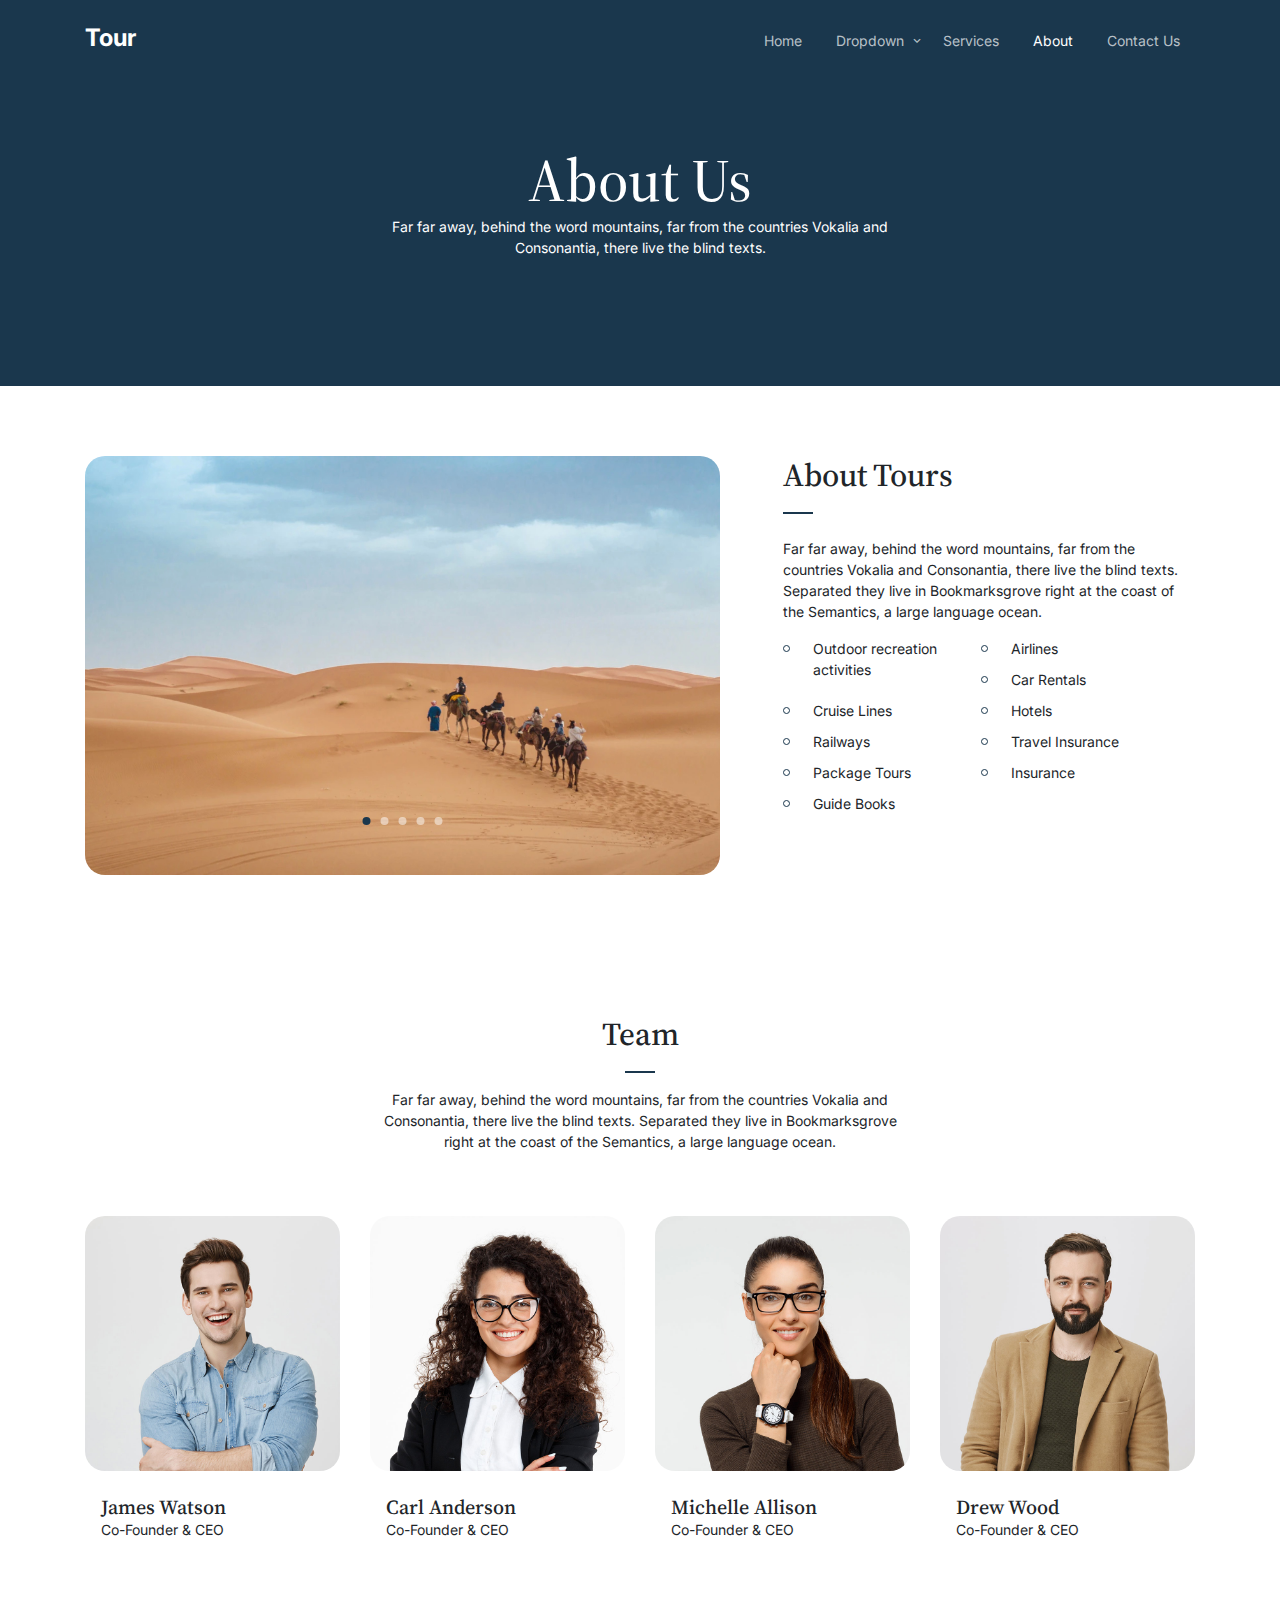
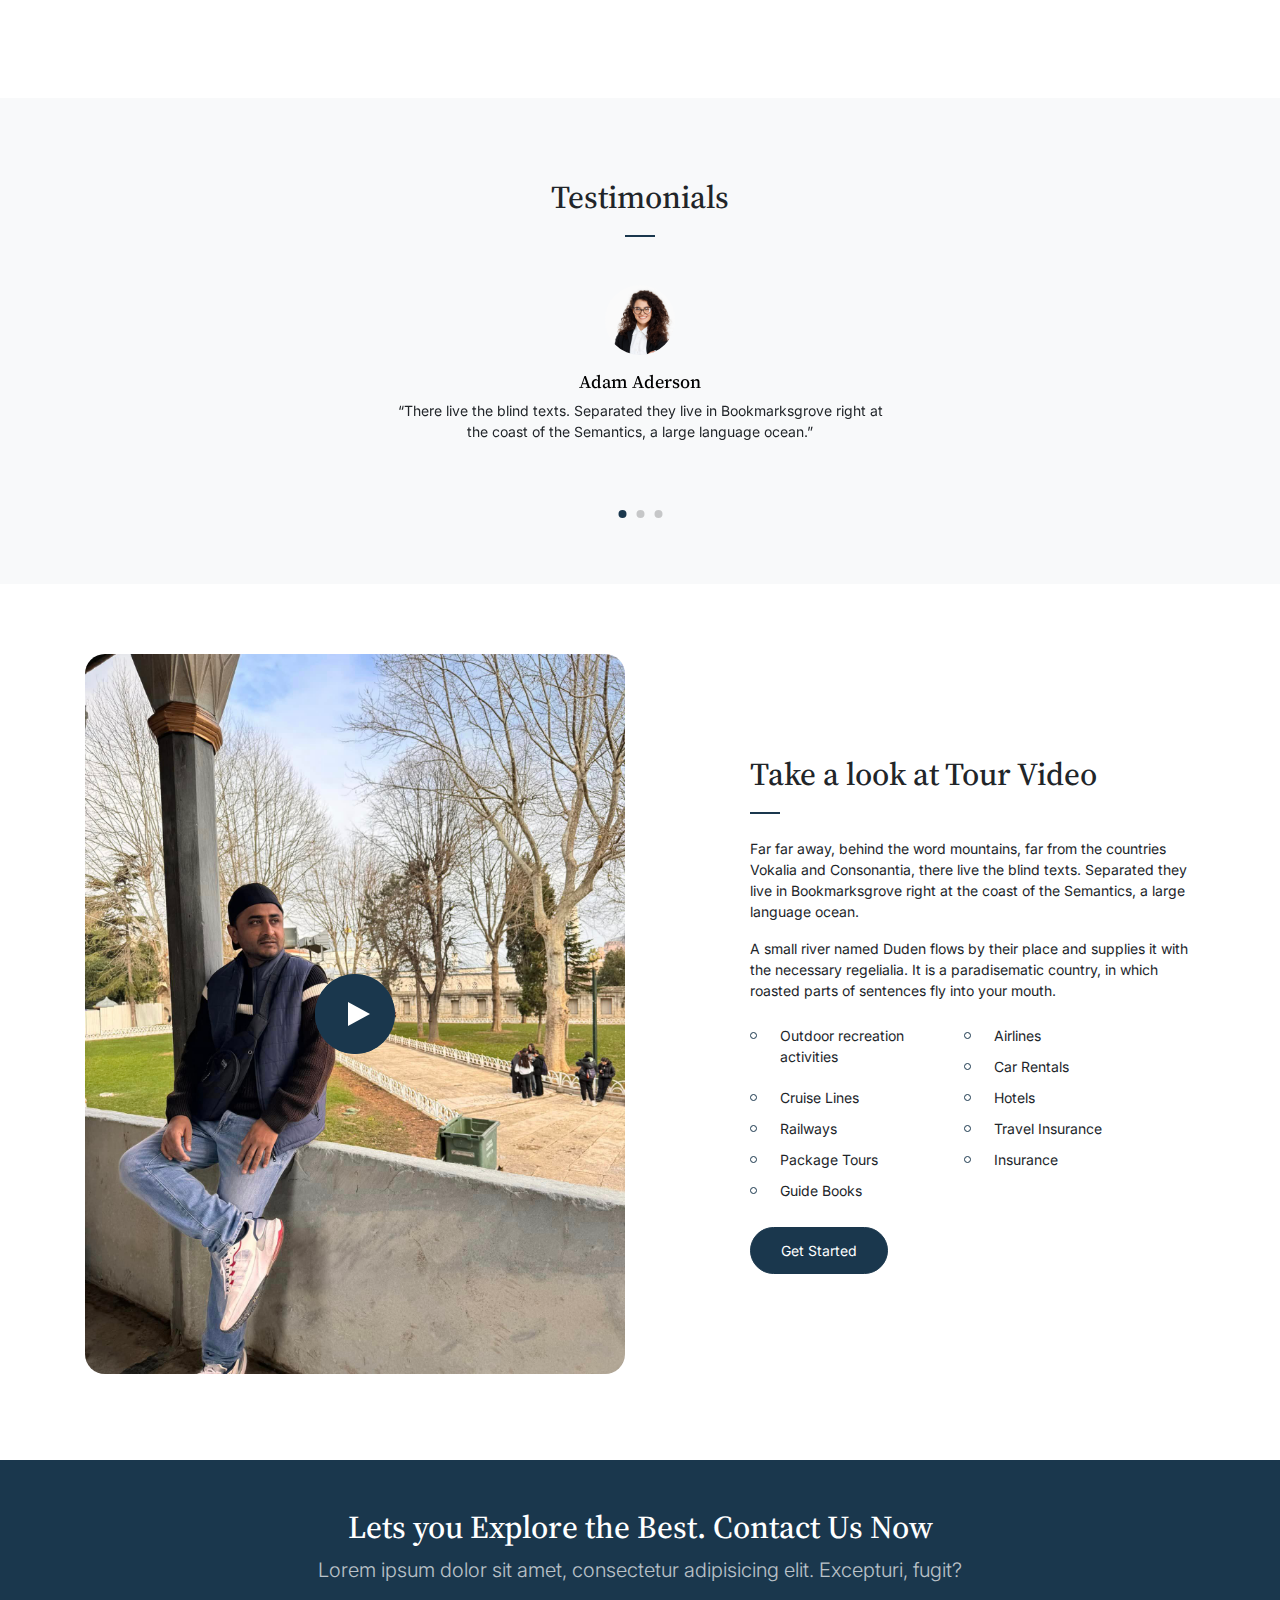
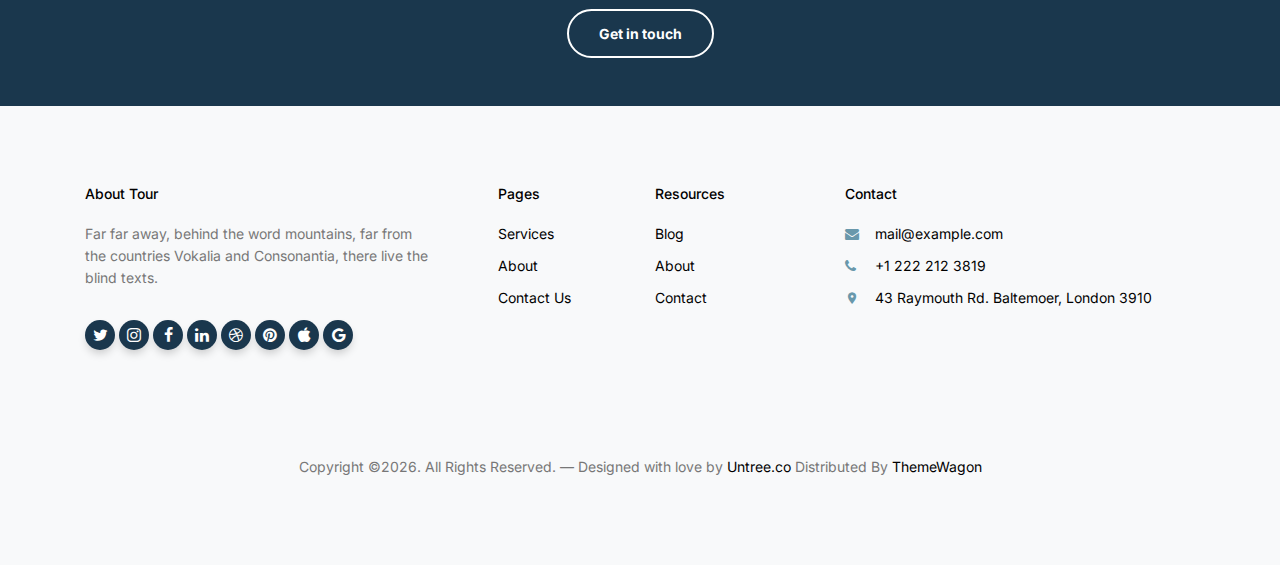
==== templates/about.html @ 41d7338a "Initial commit" ====
<!-- /*
* Template Name: Tour
* Template Author: Untree.co
* Tempalte URI: https://untree.co/
* License: https://creativecommons.org/licenses/by/3.0/
*/ -->
<!doctype html>
<html lang="en">
<head>
  <meta charset="utf-8">
  <meta name="viewport" content="width=device-width, initial-scale=1, shrink-to-fit=no">
  <meta name="author" content="Untree.co">
  <link rel="shortcut icon" href="/static/favicon.png">

  <meta name="description" content="" />
  <meta name="keywords" content="bootstrap, bootstrap4" />

  <link rel="preconnect" href="https://fonts.googleapis.com">
  <link rel="preconnect" href="https://fonts.gstatic.com" crossorigin>
  <link href="https://fonts.googleapis.com/css2?family=Inter:wght@400;700&family=Source+Serif+Pro:wght@400;700&display=swap" rel="stylesheet">

  <link rel="stylesheet" href="/static/css/bootstrap.min.css">
  <link rel="stylesheet" href="/static/css/owl.carousel.min.css">
  <link rel="stylesheet" href="/static/css/owl.theme.default.min.css">
  <link rel="stylesheet" href="/static/css/jquery.fancybox.min.css">
  <link rel="stylesheet" href="/static/fonts/icomoon/style.css">
  <link rel="stylesheet" href="/static/fonts/flaticon/font/flaticon.css">
  <link rel="stylesheet" href="/static/css/daterangepicker.css">
  <link rel="stylesheet" href="/static/css/aos.css">
  <link rel="stylesheet" href="/static/css/style.css">

  <title>Tour Free Bootstrap Template for Travel Agency by Untree.co</title>
</head>

<body>


  <div class="site-mobile-menu site-navbar-target">
    <div class="site-mobile-menu-header">
      <div class="site-mobile-menu-close">
        <span class="icofont-close js-menu-toggle"></span>
      </div>
    </div>
    <div class="site-mobile-menu-body"></div>
  </div>

  <nav class="site-nav">
    <div class="container">
      <div class="site-navigation">
        <a href="index.html" class="logo m-0">Tour <span class="text-primary">.</span></a>

        <ul class="js-clone-nav d-none d-lg-inline-block text-left site-menu float-right">
          <li ><a href="/index/">Home</a></li>
          <li class="has-children">
            <a href="#">Dropdown</a>
            <ul class="dropdown">
              <li><a href="/element/">Elements</a></li>
              <li><a href="#">Menu One</a></li>
              <li class="has-children">
                <a href="#">Menu Two</a>
                <ul class="dropdown">
                  <li><a href="#">Sub Menu One</a></li>
                  <li><a href="#">Sub Menu Two</a></li>
                  <li><a href="#">Sub Menu Three</a></li>
                </ul>
              </li>
              <li><a href="#">Menu Three</a></li>
            </ul>
          </li>
          <li><a href="/services/">Services</a></li>
          <li class="active"><a href="/about/">About</a></li>
          <li><a href="/contact/">Contact Us</a></li>
        </ul>

        <a href="#" class="burger ml-auto float-right site-menu-toggle js-menu-toggle d-inline-block d-lg-none light" data-toggle="collapse" data-target="#main-navbar">
          <span></span>
        </a>

      </div>
    </div>
  </nav>


  <div class="hero hero-inner">
    <div class="container">
      <div class="row align-items-center">
        <div class="col-lg-6 mx-auto text-center">
          <div class="intro-wrap">
            <h1 class="mb-0">About Us</h1>
            <p class="text-white">Far far away, behind the word mountains, far from the countries Vokalia and Consonantia, there live the blind texts. </p>
          </div>
        </div>
      </div>
    </div>
  </div>

  
  
  <div class="untree_co-section">
    <div class="container">
      <div class="row">
        <div class="col-lg-7">
          <div class="owl-single dots-absolute owl-carousel">
            <img src="/static/images/slider-1.jpg" alt="Free HTML Template by Untree.co" class="img-fluid rounded-20">
            <img src="/static/images/slider-2.jpg" alt="Free HTML Template by Untree.co" class="img-fluid rounded-20">
            <img src="/static/images/slider-3.jpg" alt="Free HTML Template by Untree.co" class="img-fluid rounded-20">
            <img src="/static/images/slider-4.jpg" alt="Free HTML Template by Untree.co" class="img-fluid rounded-20">
            <img src="/static/images/slider-5.jpg" alt="Free HTML Template by Untree.co" class="img-fluid rounded-20">
          </div>
        </div>
        <div class="col-lg-5 pl-lg-5 ml-auto">
          <h2 class="section-title mb-4">About Tours</h2>
          <p>Far far away, behind the word mountains, far from the countries Vokalia and Consonantia, there live the blind texts. Separated they live in Bookmarksgrove right at the coast of the Semantics, a large language ocean.</p>
          <ul class="list-unstyled two-col clearfix">
            <li>Outdoor recreation activities</li>
            <li>Airlines</li>
            <li>Car Rentals</li>
            <li>Cruise Lines</li>
            <li>Hotels</li>
            <li>Railways</li>
            <li>Travel Insurance</li>
            <li>Package Tours</li>
            <li>Insurance</li>
            <li>Guide Books</li>
          </ul>
        </div>
      </div>
    </div>
  </div>

  <div class="untree_co-section">
    <div class="container">
      <div class="row justify-content-center mb-5">
        <div class="col-md-6 text-center">
          <h2 class="section-title mb-3 text-center">Team</h2>
          <p>Far far away, behind the word mountains, far from the countries Vokalia and Consonantia, there live the blind texts. Separated they live in Bookmarksgrove right at the coast of the Semantics, a large language ocean.</p>
        </div>
      </div>

      <div class="row">
        <div class="col-lg-3 mb-4">
          <div class="team">
            <img src="/static/images/person_1.jpg" alt="Image" class="img-fluid mb-4 rounded-20">
            <div class="px-3">
              <h3 class="mb-0">James Watson</h3>
              <p>Co-Founder &amp; CEO</p>
            </div>
          </div>
        </div>
        <div class="col-lg-3 mb-4">
          <div class="team">
            <img src="/static/images/person_2.jpg" alt="Image" class="img-fluid mb-4 rounded-20">
            <div class="px-3">
              <h3 class="mb-0">Carl Anderson</h3>
              <p>Co-Founder &amp; CEO</p>
            </div>
          </div>
        </div>

        <div class="col-lg-3 mb-4">
          <div class="team">
            <img src="/static/images/person_4.jpg" alt="Image" class="img-fluid mb-4 rounded-20">
            <div class="px-3">
              <h3 class="mb-0">Michelle Allison</h3>
              <p>Co-Founder &amp; CEO</p>
            </div>
          </div>
        </div>
        <div class="col-lg-3 mb-4">
          <div class="team">
            <img src="/static/images/person_3.jpg" alt="Image" class="img-fluid mb-4 rounded-20">
            <div class="px-3">
              <h3 class="mb-0">Drew Wood</h3>
              <p>Co-Founder &amp; CEO</p>
            </div>
          </div>
        </div>

      </div>

    </div>
  </div>


  

  <div class="untree_co-section testimonial-section mt-5">
    <div class="container">
      <div class="row justify-content-center">
        <div class="col-lg-7 text-center">
          <h2 class="section-title text-center mb-5">Testimonials</h2>

          <div class="owl-single owl-carousel no-nav">
            <div class="testimonial mx-auto">
              <figure class="img-wrap">
                <img src="/static/images/person_2.jpg" alt="Image" class="img-fluid">
              </figure>
              <h3 class="name">Adam Aderson</h3>
              <blockquote>
                <p>&ldquo;There live the blind texts. Separated they live in Bookmarksgrove right at the coast of the Semantics, a large language ocean.&rdquo;</p>
              </blockquote>
            </div>

            <div class="testimonial mx-auto">
              <figure class="img-wrap">
                <img src="/static/images/person_3.jpg" alt="Image" class="img-fluid">
              </figure>
              <h3 class="name">Lukas Devlin</h3>
              <blockquote>
                <p>&ldquo;There live the blind texts. Separated they live in Bookmarksgrove right at the coast of the Semantics, a large language ocean.&rdquo;</p>
              </blockquote>
            </div>

            <div class="testimonial mx-auto">
              <figure class="img-wrap">
                <img src="/static/images/person_4.jpg" alt="Image" class="img-fluid">
              </figure>
              <h3 class="name">Kayla Bryant</h3>
              <blockquote>
                <p>&ldquo;There live the blind texts. Separated they live in Bookmarksgrove right at the coast of the Semantics, a large language ocean.&rdquo;</p>
              </blockquote>
            </div>

          </div>

        </div>
      </div>
    </div>
  </div>

  <div class="untree_co-section">
    <div class="container">
      <div class="row justify-content-between align-items-center">

        <div class="col-lg-6">
          <figure class="img-play-video">
            <a id="play-video" class="video-play-button" href="https://www.youtube.com/watch?v=mwtbEGNABWU" data-fancybox>
              <span></span>
            </a>
            <img src="/static/images/hero-slider-2.jpg" alt="Image" class="img-fluid rounded-20">
          </figure>
        </div>

        <div class="col-lg-5">
          <h2 class="section-title text-left mb-4">Take a look at Tour Video</h2>
          <p>Far far away, behind the word mountains, far from the countries Vokalia and Consonantia, there live the blind texts. Separated they live in Bookmarksgrove right at the coast of the Semantics, a large language ocean.</p>

          <p class="mb-4">A small river named Duden flows by their place and supplies it with the necessary regelialia. It is a paradisematic country, in which roasted parts of sentences fly into your mouth.</p>

          <ul class="list-unstyled two-col clearfix">
            <li>Outdoor recreation activities</li>
            <li>Airlines</li>
            <li>Car Rentals</li>
            <li>Cruise Lines</li>
            <li>Hotels</li>
            <li>Railways</li>
            <li>Travel Insurance</li>
            <li>Package Tours</li>
            <li>Insurance</li>
            <li>Guide Books</li>
          </ul>

          <p><a href="#" class="btn btn-primary">Get Started</a></p>

          
        </div>
      </div>
    </div>
  </div>
  
  <div class="py-5 cta-section">
    <div class="container">
      <div class="row text-center">
        <div class="col-md-12">
          <h2 class="mb-2 text-white">Lets you Explore the Best. Contact Us Now</h2>
          <p class="mb-4 lead text-white text-white-opacity">Lorem ipsum dolor sit amet, consectetur adipisicing elit. Excepturi, fugit?</p>
          <p class="mb-0"><a href="booking.html" class="btn btn-outline-white text-white btn-md font-weight-bold">Get in touch</a></p>
        </div>
      </div>
    </div>
  </div>

  <div class="site-footer">
    <div class="inner first">
      <div class="container">
        <div class="row">
          <div class="col-md-6 col-lg-4">
            <div class="widget">
              <h3 class="heading">About Tour</h3>
              <p>Far far away, behind the word mountains, far from the countries Vokalia and Consonantia, there live the blind texts.</p>
            </div>
            <div class="widget">
              <ul class="list-unstyled social">
                <li><a href="#"><span class="icon-twitter"></span></a></li>
                <li><a href="#"><span class="icon-instagram"></span></a></li>
                <li><a href="#"><span class="icon-facebook"></span></a></li>
                <li><a href="#"><span class="icon-linkedin"></span></a></li>
                <li><a href="#"><span class="icon-dribbble"></span></a></li>
                <li><a href="#"><span class="icon-pinterest"></span></a></li>
                <li><a href="#"><span class="icon-apple"></span></a></li>
                <li><a href="#"><span class="icon-google"></span></a></li>
              </ul>
            </div>
          </div>
          <div class="col-md-6 col-lg-2 pl-lg-5">
            <div class="widget">
              <h3 class="heading">Pages</h3>
              <ul class="links list-unstyled">
                
                <li><a href="/services/">Services</a></li>
                <li><a href="/about/">About</a></li>
                <li><a href="/contact/">Contact Us</a></li>
              </ul>
            </div>
          </div>
          <div class="col-md-6 col-lg-2">
            <div class="widget">
              <h3 class="heading">Resources</h3>
              <ul class="links list-unstyled">
                <li><a href="#">Blog</a></li>
                <li><a href="#">About</a></li>
                <li><a href="#">Contact</a></li>
              </ul>
            </div>
          </div>
          <div class="col-md-6 col-lg-4">
            <div class="widget">
              <h3 class="heading">Contact</h3>
              <ul class="list-unstyled quick-info links">
                <li class="email"><a href="#">mail@example.com</a></li>
                <li class="phone"><a href="#">+1 222 212 3819</a></li>
                <li class="address"><a href="#">43 Raymouth Rd. Baltemoer, London 3910</a></li>
              </ul>
            </div>
          </div>
        </div>
      </div>
    </div>



    <div class="inner dark">
      <div class="container">
        <div class="row text-center">
          <div class="col-md-8 mb-3 mb-md-0 mx-auto">
            <p>Copyright &copy;<script>document.write(new Date().getFullYear());</script>. All Rights Reserved. &mdash; Designed with love by <a href="https://untree.co" class="link-highlight">Untree.co</a> <!-- License information: https://untree.co/license/ --> Distributed By <a href="https://themewagon.com" target="_blank" >ThemeWagon</a>
            </p>
          </div>
          
        </div>
      </div>
    </div>
  </div>

  <div id="overlayer"></div>
  <div class="loader">
    <div class="spinner-border" role="status">
      <span class="sr-only">Loading...</span>
    </div>
  </div>

  <script src="/static/js/jquery-3.4.1.min.js"></script>
  <script src="/static/js/popper.min.js"></script>
  <script src="/static/js/bootstrap.min.js"></script>
  <script src="/static/js/owl.carousel.min.js"></script>
  <script src="/static/js/jquery.animateNumber.min.js"></script>
  <script src="/static/js/jquery.waypoints.min.js"></script>
  <script src="/static/js/jquery.fancybox.min.js"></script>
  <script src="/static/js/aos.js"></script>
  <script src="/static/js/moment.min.js"></script>
  <script src="/static/js/daterangepicker.js"></script>

  <script src="/static/js/typed.js"></script>
  
  <script src="/static/js/custom.js"></script>

</body>

</html>
---- static/fonts/icomoon/style.css ----
@font-face {
  font-family: 'icomoon';
  src:  url('fonts/icomoon.eot?10si43');
  src:  url('fonts/icomoon.eot?10si43#iefix') format('embedded-opentype'),
    url('fonts/icomoon.ttf?10si43') format('truetype'),
    url('fonts/icomoon.woff?10si43') format('woff'),
    url('fonts/icomoon.svg?10si43#icomoon') format('svg');
  font-weight: normal;
  font-style: normal;
}

[class^="icon-"], [class*=" icon-"] {
  /* use !important to prevent issues with browser extensions that change fonts */
  font-family: 'icomoon' !important;
  speak: none;
  font-style: normal;
  font-weight: normal;
  font-variant: normal;
  text-transform: none;
  line-height: 1;

  /* Better Font Rendering =========== */
  -webkit-font-smoothing: antialiased;
  -moz-osx-font-smoothing: grayscale;
}

.icon-asterisk:before {
  content: "\f069";
}
.icon-plus:before {
  content: "\f067";
}
.icon-question:before {
  content: "\f128";
}
.icon-minus:before {
  content: "\f068";
}
.icon-glass:before {
  content: "\f000";
}
.icon-music:before {
  content: "\f001";
}
.icon-search:before {
  content: "\f002";
}
.icon-envelope-o:before {
  content: "\f003";
}
.icon-heart:before {
  content: "\f004";
}
.icon-star:before {
  content: "\f005";
}
.icon-star-o:before {
  content: "\f006";
}
.icon-user:before {
  content: "\f007";
}
.icon-film:before {
  content: "\f008";
}
.icon-th-large:before {
  content: "\f009";
}
.icon-th:before {
  content: "\f00a";
}
.icon-th-list:before {
  content: "\f00b";
}
.icon-check:before {
  content: "\f00c";
}
.icon-close:before {
  content: "\f00d";
}
.icon-remove:before {
  content: "\f00d";
}
.icon-times:before {
  content: "\f00d";
}
.icon-search-plus:before {
  content: "\f00e";
}
.icon-search-minus:before {
  content: "\f010";
}
.icon-power-off:before {
  content: "\f011";
}
.icon-signal:before {
  content: "\f012";
}
.icon-cog:before {
  content: "\f013";
}
.icon-gear:before {
  content: "\f013";
}
.icon-trash-o:before {
  content: "\f014";
}
.icon-home:before {
  content: "\f015";
}
.icon-file-o:before {
  content: "\f016";
}
.icon-clock-o:before {
  content: "\f017";
}
.icon-road:before {
  content: "\f018";
}
.icon-download:before {
  content: "\f019";
}
.icon-arrow-circle-o-down:before {
  content: "\f01a";
}
.icon-arrow-circle-o-up:before {
  content: "\f01b";
}
.icon-inbox:before {
  content: "\f01c";
}
.icon-play-circle-o:before {
  content: "\f01d";
}
.icon-repeat:before {
  content: "\f01e";
}
.icon-rotate-right:before {
  content: "\f01e";
}
.icon-refresh:before {
  content: "\f021";
}
.icon-list-alt:before {
  content: "\f022";
}
.icon-lock:before {
  content: "\f023";
}
.icon-flag:before {
  content: "\f024";
}
.icon-headphones:before {
  content: "\f025";
}
.icon-volume-off:before {
  content: "\f026";
}
.icon-volume-down:before {
  content: "\f027";
}
.icon-volume-up:before {
  content: "\f028";
}
.icon-qrcode:before {
  content: "\f029";
}
.icon-barcode:before {
  content: "\f02a";
}
.icon-tag:before {
  content: "\f02b";
}
.icon-tags:before {
  content: "\f02c";
}
.icon-book:before {
  content: "\f02d";
}
.icon-bookmark:before {
  content: "\f02e";
}
.icon-print:before {
  content: "\f02f";
}
.icon-camera:before {
  content: "\f030";
}
.icon-font:before {
  content: "\f031";
}
.icon-bold:before {
  content: "\f032";
}
.icon-italic:before {
  content: "\f033";
}
.icon-text-height:before {
  content: "\f034";
}
.icon-text-width:before {
  content: "\f035";
}
.icon-align-left:before {
  content: "\f036";
}
.icon-align-center:before {
  content: "\f037";
}
.icon-align-right:before {
  content: "\f038";
}
.icon-align-justify:before {
  content: "\f039";
}
.icon-list:before {
  content: "\f03a";
}
.icon-dedent:before {
  content: "\f03b";
}
.icon-outdent:before {
  content: "\f03b";
}
.icon-indent:before {
  content: "\f03c";
}
.icon-video-camera:before {
  content: "\f03d";
}
.icon-image:before {
  content: "\f03e";
}
.icon-photo:before {
  content: "\f03e";
}
.icon-picture-o:before {
  content: "\f03e";
}
.icon-pencil:before {
  content: "\f040";
}
.icon-map-marker:before {
  content: "\f041";
}
.icon-adjust:before {
  content: "\f042";
}
.icon-tint:before {
  content: "\f043";
}
.icon-edit:before {
  content: "\f044";
}
.icon-pencil-square-o:before {
  content: "\f044";
}
.icon-share-square-o:before {
  content: "\f045";
}
.icon-check-square-o:before {
  content: "\f046";
}
.icon-arrows:before {
  content: "\f047";
}
.icon-step-backward:before {
  content: "\f048";
}
.icon-fast-backward:before {
  content: "\f049";
}
.icon-backward:before {
  content: "\f04a";
}
.icon-play:before {
  content: "\f04b";
}
.icon-pause:before {
  content: "\f04c";
}
.icon-stop:before {
  content: "\f04d";
}
.icon-forward:before {
  content: "\f04e";
}
.icon-fast-forward:before {
  content: "\f050";
}
.icon-step-forward:before {
  content: "\f051";
}
.icon-eject:before {
  content: "\f052";
}
.icon-chevron-left:before {
  content: "\f053";
}
.icon-chevron-right:before {
  content: "\f054";
}
.icon-plus-circle:before {
  content: "\f055";
}
.icon-minus-circle:before {
  content: "\f056";
}
.icon-times-circle:before {
  content: "\f057";
}
.icon-check-circle:before {
  content: "\f058";
}
.icon-question-circle:before {
  content: "\f059";
}
.icon-info-circle:before {
  content: "\f05a";
}
.icon-crosshairs:before {
  content: "\f05b";
}
.icon-times-circle-o:before {
  content: "\f05c";
}
.icon-check-circle-o:before {
  content: "\f05d";
}
.icon-ban:before {
  content: "\f05e";
}
.icon-arrow-left:before {
  content: "\f060";
}
.icon-arrow-right:before {
  content: "\f061";
}
.icon-arrow-up:before {
  content: "\f062";
}
.icon-arrow-down:before {
  content: "\f063";
}
.icon-mail-forward:before {
  content: "\f064";
}
.icon-share:before {
  content: "\f064";
}
.icon-expand:before {
  content: "\f065";
}
.icon-compress:before {
  content: "\f066";
}
.icon-exclamation-circle:before {
  content: "\f06a";
}
.icon-gift:before {
  content: "\f06b";
}
.icon-leaf:before {
  content: "\f06c";
}
.icon-fire:before {
  content: "\f06d";
}
.icon-eye:before {
  content: "\f06e";
}
.icon-eye-slash:before {
  content: "\f070";
}
.icon-exclamation-triangle:before {
  content: "\f071";
}
.icon-warning:before {
  content: "\f071";
}
.icon-plane:before {
  content: "\f072";
}
.icon-calendar:before {
  content: "\f073";
}
.icon-random:before {
  content: "\f074";
}
.icon-comment:before {
  content: "\f075";
}
.icon-magnet:before {
  content: "\f076";
}
.icon-chevron-up:before {
  content: "\f077";
}
.icon-chevron-down:before {
  content: "\f078";
}
.icon-retweet:before {
  content: "\f079";
}
.icon-shopping-cart:before {
  content: "\f07a";
}
.icon-folder:before {
  content: "\f07b";
}
.icon-folder-open:before {
  content: "\f07c";
}
.icon-arrows-v:before {
  content: "\f07d";
}
.icon-arrows-h:before {
  content: "\f07e";
}
.icon-bar-chart:before {
  content: "\f080";
}
.icon-bar-chart-o:before {
  content: "\f080";
}
.icon-twitter-square:before {
  content: "\f081";
}
.icon-facebook-square:before {
  content: "\f082";
}
.icon-camera-retro:before {
  content: "\f083";
}
.icon-key:before {
  content: "\f084";
}
.icon-cogs:before {
  content: "\f085";
}
.icon-gears:before {
  content: "\f085";
}
.icon-comments:before {
  content: "\f086";
}
.icon-thumbs-o-up:before {
  content: "\f087";
}
.icon-thumbs-o-down:before {
  content: "\f088";
}
.icon-star-half:before {
  content: "\f089";
}
.icon-heart-o:before {
  content: "\f08a";
}
.icon-sign-out:before {
  content: "\f08b";
}
.icon-linkedin-square:before {
  content: "\f08c";
}
.icon-thumb-tack:before {
  content: "\f08d";
}
.icon-external-link:before {
  content: "\f08e";
}
.icon-sign-in:before {
  content: "\f090";
}
.icon-trophy:before {
  content: "\f091";
}
.icon-github-square:before {
  content: "\f092";
}
.icon-upload:before {
  content: "\f093";
}
.icon-lemon-o:before {
  content: "\f094";
}
.icon-phone:before {
  content: "\f095";
}
.icon-square-o:before {
  content: "\f096";
}
.icon-bookmark-o:before {
  content: "\f097";
}
.icon-phone-square:before {
  content: "\f098";
}
.icon-twitter:before {
  content: "\f099";
}
.icon-facebook:before {
  content: "\f09a";
}
.icon-facebook-f:before {
  content: "\f09a";
}
.icon-github:before {
  content: "\f09b";
}
.icon-unlock:before {
  content: "\f09c";
}
.icon-credit-card:before {
  content: "\f09d";
}
.icon-feed:before {
  content: "\f09e";
}
.icon-rss:before {
  content: "\f09e";
}
.icon-hdd-o:before {
  content: "\f0a0";
}
.icon-bullhorn:before {
  content: "\f0a1";
}
.icon-bell-o:before {
  content: "\f0a2";
}
.icon-certificate:before {
  content: "\f0a3";
}
.icon-hand-o-right:before {
  content: "\f0a4";
}
.icon-hand-o-left:before {
  content: "\f0a5";
}
.icon-hand-o-up:before {
  content: "\f0a6";
}
.icon-hand-o-down:before {
  content: "\f0a7";
}
.icon-arrow-circle-left:before {
  content: "\f0a8";
}
.icon-arrow-circle-right:before {
  content: "\f0a9";
}
.icon-arrow-circle-up:before {
  content: "\f0aa";
}
.icon-arrow-circle-down:before {
  content: "\f0ab";
}
.icon-globe:before {
  content: "\f0ac";
}
.icon-wrench:before {
  content: "\f0ad";
}
.icon-tasks:before {
  content: "\f0ae";
}
.icon-filter:before {
  content: "\f0b0";
}
.icon-briefcase:before {
  content: "\f0b1";
}
.icon-arrows-alt:before {
  content: "\f0b2";
}
.icon-group:before {
  content: "\f0c0";
}
.icon-users:before {
  content: "\f0c0";
}
.icon-chain:before {
  content: "\f0c1";
}
.icon-link:before {
  content: "\f0c1";
}
.icon-cloud:before {
  content: "\f0c2";
}
.icon-flask:before {
  content: "\f0c3";
}
.icon-cut:before {
  content: "\f0c4";
}
.icon-scissors:before {
  content: "\f0c4";
}
.icon-copy:before {
  content: "\f0c5";
}
.icon-files-o:before {
  content: "\f0c5";
}
.icon-paperclip:before {
  content: "\f0c6";
}
.icon-floppy-o:before {
  content: "\f0c7";
}
.icon-save:before {
  content: "\f0c7";
}
.icon-square:before {
  content: "\f0c8";
}
.icon-bars:before {
  content: "\f0c9";
}
.icon-navicon:before {
  content: "\f0c9";
}
.icon-reorder:before {
  content: "\f0c9";
}
.icon-list-ul:before {
  content: "\f0ca";
}
.icon-list-ol:before {
  content: "\f0cb";
}
.icon-strikethrough:before {
  content: "\f0cc";
}
.icon-underline:before {
  content: "\f0cd";
}
.icon-table:before {
  content: "\f0ce";
}
.icon-magic:before {
  content: "\f0d0";
}
.icon-truck:before {
  content: "\f0d1";
}
.icon-pinterest:before {
  content: "\f0d2";
}
.icon-pinterest-square:before {
  content: "\f0d3";
}
.icon-google-plus-square:before {
  content: "\f0d4";
}
.icon-google-plus:before {
  content: "\f0d5";
}
.icon-money:before {
  content: "\f0d6";
}
.icon-caret-down:before {
  content: "\f0d7";
}
.icon-caret-up:before {
  content: "\f0d8";
}
.icon-caret-left:before {
  content: "\f0d9";
}
.icon-caret-right:before {
  content: "\f0da";
}
.icon-columns:before {
  content: "\f0db";
}
.icon-sort:before {
  content: "\f0dc";
}
.icon-unsorted:before {
  content: "\f0dc";
}
.icon-sort-desc:before {
  content: "\f0dd";
}
.icon-sort-down:before {
  content: "\f0dd";
}
.icon-sort-asc:before {
  content: "\f0de";
}
.icon-sort-up:before {
  content: "\f0de";
}
.icon-envelope:before {
  content: "\f0e0";
}
.icon-linkedin:before {
  content: "\f0e1";
}
.icon-rotate-left:before {
  content: "\f0e2";
}
.icon-undo:before {
  content: "\f0e2";
}
.icon-gavel:before {
  content: "\f0e3";
}
.icon-legal:before {
  content: "\f0e3";
}
.icon-dashboard:before {
  content: "\f0e4";
}
.icon-tachometer:before {
  content: "\f0e4";
}
.icon-comment-o:before {
  content: "\f0e5";
}
.icon-comments-o:before {
  content: "\f0e6";
}
.icon-bolt:before {
  content: "\f0e7";
}
.icon-flash:before {
  content: "\f0e7";
}
.icon-sitemap:before {
  content: "\f0e8";
}
.icon-umbrella:before {
  content: "\f0e9";
}
.icon-clipboard:before {
  content: "\f0ea";
}
.icon-paste:before {
  content: "\f0ea";
}
.icon-lightbulb-o:before {
  content: "\f0eb";
}
.icon-exchange:before {
  content: "\f0ec";
}
.icon-cloud-download:before {
  content: "\f0ed";
}
.icon-cloud-upload:before {
  content: "\f0ee";
}
.icon-user-md:before {
  content: "\f0f0";
}
.icon-stethoscope:before {
  content: "\f0f1";
}
.icon-suitcase:before {
  content: "\f0f2";
}
.icon-bell:before {
  content: "\f0f3";
}
.icon-coffee:before {
  content: "\f0f4";
}
.icon-cutlery:before {
  content: "\f0f5";
}
.icon-file-text-o:before {
  content: "\f0f6";
}
.icon-building-o:before {
  content: "\f0f7";
}
.icon-hospital-o:before {
  content: "\f0f8";
}
.icon-ambulance:before {
  content: "\f0f9";
}
.icon-medkit:before {
  content: "\f0fa";
}
.icon-fighter-jet:before {
  content: "\f0fb";
}
.icon-beer:before {
  content: "\f0fc";
}
.icon-h-square:before {
  content: "\f0fd";
}
.icon-plus-square:before {
  content: "\f0fe";
}
.icon-angle-double-left:before {
  content: "\f100";
}
.icon-angle-double-right:before {
  content: "\f101";
}
.icon-angle-double-up:before {
  content: "\f102";
}
.icon-angle-double-down:before {
  content: "\f103";
}
.icon-angle-left:before {
  content: "\f104";
}
.icon-angle-right:before {
  content: "\f105";
}
.icon-angle-up:before {
  content: "\f106";
}
.icon-angle-down:before {
  content: "\f107";
}
.icon-desktop:before {
  content: "\f108";
}
.icon-laptop:before {
  content: "\f109";
}
.icon-tablet:before {
  content: "\f10a";
}
.icon-mobile:before {
  content: "\f10b";
}
.icon-mobile-phone:before {
  content: "\f10b";
}
.icon-circle-o:before {
  content: "\f10c";
}
.icon-quote-left:before {
  content: "\f10d";
}
.icon-quote-right:before {
  content: "\f10e";
}
.icon-spinner:before {
  content: "\f110";
}
.icon-circle:before {
  content: "\f111";
}
.icon-mail-reply:before {
  content: "\f112";
}
.icon-reply:before {
  content: "\f112";
}
.icon-github-alt:before {
  content: "\f113";
}
.icon-folder-o:before {
  content: "\f114";
}
.icon-folder-open-o:before {
  content: "\f115";
}
.icon-smile-o:before {
  content: "\f118";
}
.icon-frown-o:before {
  content: "\f119";
}
.icon-meh-o:before {
  content: "\f11a";
}
.icon-gamepad:before {
  content: "\f11b";
}
.icon-keyboard-o:before {
  content: "\f11c";
}
.icon-flag-o:before {
  content: "\f11d";
}
.icon-flag-checkered:before {
  content: "\f11e";
}
.icon-terminal:before {
  content: "\f120";
}
.icon-code:before {
  content: "\f121";
}
.icon-mail-reply-all:before {
  content: "\f122";
}
.icon-reply-all:before {
  content: "\f122";
}
.icon-star-half-empty:before {
  content: "\f123";
}
.icon-star-half-full:before {
  content: "\f123";
}
.icon-star-half-o:before {
  content: "\f123";
}
.icon-location-arrow:before {
  content: "\f124";
}
.icon-crop:before {
  content: "\f125";
}
.icon-code-fork:before {
  content: "\f126";
}
.icon-chain-broken:before {
  content: "\f127";
}
.icon-unlink:before {
  content: "\f127";
}
.icon-info:before {
  content: "\f129";
}
.icon-exclamation:before {
  content: "\f12a";
}
.icon-superscript:before {
  content: "\f12b";
}
.icon-subscript:before {
  content: "\f12c";
}
.icon-eraser:before {
  content: "\f12d";
}
.icon-puzzle-piece:before {
  content: "\f12e";
}
.icon-microphone:before {
  content: "\f130";
}
.icon-microphone-slash:before {
  content: "\f131";
}
.icon-shield:before {
  content: "\f132";
}
.icon-calendar-o:before {
  content: "\f133";
}
.icon-fire-extinguisher:before {
  content: "\f134";
}
.icon-rocket:before {
  content: "\f135";
}
.icon-maxcdn:before {
  content: "\f136";
}
.icon-chevron-circle-left:before {
  content: "\f137";
}
.icon-chevron-circle-right:before {
  content: "\f138";
}
.icon-chevron-circle-up:before {
  content: "\f139";
}
.icon-chevron-circle-down:before {
  content: "\f13a";
}
.icon-html5:before {
  content: "\f13b";
}
.icon-css3:before {
  content: "\f13c";
}
.icon-anchor:before {
  content: "\f13d";
}
.icon-unlock-alt:before {
  content: "\f13e";
}
.icon-bullseye:before {
  content: "\f140";
}
.icon-ellipsis-h:before {
  content: "\f141";
}
.icon-ellipsis-v:before {
  content: "\f142";
}
.icon-rss-square:before {
  content: "\f143";
}
.icon-play-circle:before {
  content: "\f144";
}
.icon-ticket:before {
  content: "\f145";
}
.icon-minus-square:before {
  content: "\f146";
}
.icon-minus-square-o:before {
  content: "\f147";
}
.icon-level-up:before {
  content: "\f148";
}
.icon-level-down:before {
  content: "\f149";
}
.icon-check-square:before {
  content: "\f14a";
}
.icon-pencil-square:before {
  content: "\f14b";
}
.icon-external-link-square:before {
  content: "\f14c";
}
.icon-share-square:before {
  content: "\f14d";
}
.icon-compass:before {
  content: "\f14e";
}
.icon-caret-square-o-down:before {
  content: "\f150";
}
.icon-toggle-down:before {
  content: "\f150";
}
.icon-caret-square-o-up:before {
  content: "\f151";
}
.icon-toggle-up:before {
  content: "\f151";
}
.icon-caret-square-o-right:before {
  content: "\f152";
}
.icon-toggle-right:before {
  content: "\f152";
}
.icon-eur:before {
  content: "\f153";
}
.icon-euro:before {
  content: "\f153";
}
.icon-gbp:before {
  content: "\f154";
}
.icon-dollar:before {
  content: "\f155";
}
.icon-usd:before {
  content: "\f155";
}
.icon-inr:before {
  content: "\f156";
}
.icon-rupee:before {
  content: "\f156";
}
.icon-cny:before {
  content: "\f157";
}
.icon-jpy:before {
  content: "\f157";
}
.icon-rmb:before {
  content: "\f157";
}
.icon-yen:before {
  content: "\f157";
}
.icon-rouble:before {
  content: "\f158";
}
.icon-rub:before {
  content: "\f158";
}
.icon-ruble:before {
  content: "\f158";
}
.icon-krw:before {
  content: "\f159";
}
.icon-won:before {
  content: "\f159";
}
.icon-bitcoin:before {
  content: "\f15a";
}
.icon-btc:before {
  content: "\f15a";
}
.icon-file:before {
  content: "\f15b";
}
.icon-file-text:before {
  content: "\f15c";
}
.icon-sort-alpha-asc:before {
  content: "\f15d";
}
.icon-sort-alpha-desc:before {
  content: "\f15e";
}
.icon-sort-amount-asc:before {
  content: "\f160";
}
.icon-sort-amount-desc:before {
  content: "\f161";
}
.icon-sort-numeric-asc:before {
  content: "\f162";
}
.icon-sort-numeric-desc:before {
  content: "\f163";
}
.icon-thumbs-up:before {
  content: "\f164";
}
.icon-thumbs-down:before {
  content: "\f165";
}
.icon-youtube-square:before {
  content: "\f166";
}
.icon-youtube:before {
  content: "\f167";
}
.icon-xing:before {
  content: "\f168";
}
.icon-xing-square:before {
  content: "\f169";
}
.icon-youtube-play:before {
  content: "\f16a";
}
.icon-dropbox:before {
  content: "\f16b";
}
.icon-stack-overflow:before {
  content: "\f16c";
}
.icon-instagram:before {
  content: "\f16d";
}
.icon-flickr:before {
  content: "\f16e";
}
.icon-adn:before {
  content: "\f170";
}
.icon-bitbucket:before {
  content: "\f171";
}
.icon-bitbucket-square:before {
  content: "\f172";
}
.icon-tumblr:before {
  content: "\f173";
}
.icon-tumblr-square:before {
  content: "\f174";
}
.icon-long-arrow-down:before {
  content: "\f175";
}
.icon-long-arrow-up:before {
  content: "\f176";
}
.icon-long-arrow-left:before {
  content: "\f177";
}
.icon-long-arrow-right:before {
  content: "\f178";
}
.icon-apple:before {
  content: "\f179";
}
.icon-windows:before {
  content: "\f17a";
}
.icon-android:before {
  content: "\f17b";
}
.icon-linux:before {
  content: "\f17c";
}
.icon-dribbble:before {
  content: "\f17d";
}
.icon-skype:before {
  content: "\f17e";
}
.icon-foursquare:before {
  content: "\f180";
}
.icon-trello:before {
  content: "\f181";
}
.icon-female:before {
  content: "\f182";
}
.icon-male:before {
  content: "\f183";
}
.icon-gittip:before {
  content: "\f184";
}
.icon-gratipay:before {
  content: "\f184";
}
.icon-sun-o:before {
  content: "\f185";
}
.icon-moon-o:before {
  content: "\f186";
}
.icon-archive:before {
  content: "\f187";
}
.icon-bug:before {
  content: "\f188";
}
.icon-vk:before {
  content: "\f189";
}
.icon-weibo:before {
  content: "\f18a";
}
.icon-renren:before {
  content: "\f18b";
}
.icon-pagelines:before {
  content: "\f18c";
}
.icon-stack-exchange:before {
  content: "\f18d";
}
.icon-arrow-circle-o-right:before {
  content: "\f18e";
}
.icon-arrow-circle-o-left:before {
  content: "\f190";
}
.icon-caret-square-o-left:before {
  content: "\f191";
}
.icon-toggle-left:before {
  content: "\f191";
}
.icon-dot-circle-o:before {
  content: "\f192";
}
.icon-wheelchair:before {
  content: "\f193";
}
.icon-vimeo-square:before {
  content: "\f194";
}
.icon-try:before {
  content: "\f195";
}
.icon-turkish-lira:before {
  content: "\f195";
}
.icon-plus-square-o:before {
  content: "\f196";
}
.icon-space-shuttle:before {
  content: "\f197";
}
.icon-slack:before {
  content: "\f198";
}
.icon-envelope-square:before {
  content: "\f199";
}
.icon-wordpress:before {
  content: "\f19a";
}
.icon-openid:before {
  content: "\f19b";
}
.icon-bank:before {
  content: "\f19c";
}
.icon-institution:before {
  content: "\f19c";
}
.icon-university:before {
  content: "\f19c";
}
.icon-graduation-cap:before {
  content: "\f19d";
}
.icon-mortar-board:before {
  content: "\f19d";
}
.icon-yahoo:before {
  content: "\f19e";
}
.icon-google:before {
  content: "\f1a0";
}
.icon-reddit:before {
  content: "\f1a1";
}
.icon-reddit-square:before {
  content: "\f1a2";
}
.icon-stumbleupon-circle:before {
  content: "\f1a3";
}
.icon-stumbleupon:before {
  content: "\f1a4";
}
.icon-delicious:before {
  content: "\f1a5";
}
.icon-digg:before {
  content: "\f1a6";
}
.icon-pied-piper-pp:before {
  content: "\f1a7";
}
.icon-pied-piper-alt:before {
  content: "\f1a8";
}
.icon-drupal:before {
  content: "\f1a9";
}
.icon-joomla:before {
  content: "\f1aa";
}
.icon-language:before {
  content: "\f1ab";
}
.icon-fax:before {
  content: "\f1ac";
}
.icon-building:before {
  content: "\f1ad";
}
.icon-child:before {
  content: "\f1ae";
}
.icon-paw:before {
  content: "\f1b0";
}
.icon-spoon:before {
  content: "\f1b1";
}
.icon-cube:before {
  content: "\f1b2";
}
.icon-cubes:before {
  content: "\f1b3";
}
.icon-behance:before {
  content: "\f1b4";
}
.icon-behance-square:before {
  content: "\f1b5";
}
.icon-steam:before {
  content: "\f1b6";
}
.icon-steam-square:before {
  content: "\f1b7";
}
.icon-recycle:before {
  content: "\f1b8";
}
.icon-automobile:before {
  content: "\f1b9";
}
.icon-car:before {
  content: "\f1b9";
}
.icon-cab:before {
  content: "\f1ba";
}
.icon-taxi:before {
  content: "\f1ba";
}
.icon-tree:before {
  content: "\f1bb";
}
.icon-spotify:before {
  content: "\f1bc";
}
.icon-deviantart:before {
  content: "\f1bd";
}
.icon-soundcloud:before {
  content: "\f1be";
}
.icon-database:before {
  content: "\f1c0";
}
.icon-file-pdf-o:before {
  content: "\f1c1";
}
.icon-file-word-o:before {
  content: "\f1c2";
}
.icon-file-excel-o:before {
  content: "\f1c3";
}
.icon-file-powerpoint-o:before {
  content: "\f1c4";
}
.icon-file-image-o:before {
  content: "\f1c5";
}
.icon-file-photo-o:before {
  content: "\f1c5";
}
.icon-file-picture-o:before {
  content: "\f1c5";
}
.icon-file-archive-o:before {
  content: "\f1c6";
}
.icon-file-zip-o:before {
  content: "\f1c6";
}
.icon-file-audio-o:before {
  content: "\f1c7";
}
.icon-file-sound-o:before {
  content: "\f1c7";
}
.icon-file-movie-o:before {
  content: "\f1c8";
}
.icon-file-video-o:before {
  content: "\f1c8";
}
.icon-file-code-o:before {
  content: "\f1c9";
}
.icon-vine:before {
  content: "\f1ca";
}
.icon-codepen:before {
  content: "\f1cb";
}
.icon-jsfiddle:before {
  content: "\f1cc";
}
.icon-life-bouy:before {
  content: "\f1cd";
}
.icon-life-buoy:before {
  content: "\f1cd";
}
.icon-life-ring:before {
  content: "\f1cd";
}
.icon-life-saver:before {
  content: "\f1cd";
}
.icon-support:before {
  content: "\f1cd";
}
.icon-circle-o-notch:before {
  content: "\f1ce";
}
.icon-ra:before {
  content: "\f1d0";
}
.icon-rebel:before {
  content: "\f1d0";
}
.icon-resistance:before {
  content: "\f1d0";
}
.icon-empire:before {
  content: "\f1d1";
}
.icon-ge:before {
  content: "\f1d1";
}
.icon-git-square:before {
  content: "\f1d2";
}
.icon-git:before {
  content: "\f1d3";
}
.icon-hacker-news:before {
  content: "\f1d4";
}
.icon-y-combinator-square:before {
  content: "\f1d4";
}
.icon-yc-square:before {
  content: "\f1d4";
}
.icon-tencent-weibo:before {
  content: "\f1d5";
}
.icon-qq:before {
  content: "\f1d6";
}
.icon-wechat:before {
  content: "\f1d7";
}
.icon-weixin:before {
  content: "\f1d7";
}
.icon-paper-plane:before {
  content: "\f1d8";
}
.icon-send:before {
  content: "\f1d8";
}
.icon-paper-plane-o:before {
  content: "\f1d9";
}
.icon-send-o:before {
  content: "\f1d9";
}
.icon-history:before {
  content: "\f1da";
}
.icon-circle-thin:before {
  content: "\f1db";
}
.icon-header:before {
  content: "\f1dc";
}
.icon-paragraph:before {
  content: "\f1dd";
}
.icon-sliders:before {
  content: "\f1de";
}
.icon-share-alt:before {
  content: "\f1e0";
}
.icon-share-alt-square:before {
  content: "\f1e1";
}
.icon-bomb:before {
  content: "\f1e2";
}
.icon-futbol-o:before {
  content: "\f1e3";
}
.icon-soccer-ball-o:before {
  content: "\f1e3";
}
.icon-tty:before {
  content: "\f1e4";
}
.icon-binoculars:before {
  content: "\f1e5";
}
.icon-plug:before {
  content: "\f1e6";
}
.icon-slideshare:before {
  content: "\f1e7";
}
.icon-twitch:before {
  content: "\f1e8";
}
.icon-yelp:before {
  content: "\f1e9";
}
.icon-newspaper-o:before {
  content: "\f1ea";
}
.icon-wifi:before {
  content: "\f1eb";
}
.icon-calculator:before {
  content: "\f1ec";
}
.icon-paypal:before {
  content: "\f1ed";
}
.icon-google-wallet:before {
  content: "\f1ee";
}
.icon-cc-visa:before {
  content: "\f1f0";
}
.icon-cc-mastercard:before {
  content: "\f1f1";
}
.icon-cc-discover:before {
  content: "\f1f2";
}
.icon-cc-amex:before {
  content: "\f1f3";
}
.icon-cc-paypal:before {
  content: "\f1f4";
}
.icon-cc-stripe:before {
  content: "\f1f5";
}
.icon-bell-slash:before {
  content: "\f1f6";
}
.icon-bell-slash-o:before {
  content: "\f1f7";
}
.icon-trash:before {
  content: "\f1f8";
}
.icon-copyright:before {
  content: "\f1f9";
}
.icon-at:before {
  content: "\f1fa";
}
.icon-eyedropper:before {
  content: "\f1fb";
}
.icon-paint-brush:before {
  content: "\f1fc";
}
.icon-birthday-cake:before {
  content: "\f1fd";
}
.icon-area-chart:before {
  content: "\f1fe";
}
.icon-pie-chart:before {
  content: "\f200";
}
.icon-line-chart:before {
  content: "\f201";
}
.icon-lastfm:before {
  content: "\f202";
}
.icon-lastfm-square:before {
  content: "\f203";
}
.icon-toggle-off:before {
  content: "\f204";
}
.icon-toggle-on:before {
  content: "\f205";
}
.icon-bicycle:before {
  content: "\f206";
}
.icon-bus:before {
  content: "\f207";
}
.icon-ioxhost:before {
  content: "\f208";
}
.icon-angellist:before {
  content: "\f209";
}
.icon-cc:before {
  content: "\f20a";
}
.icon-ils:before {
  content: "\f20b";
}
.icon-shekel:before {
  content: "\f20b";
}
.icon-sheqel:before {
  content: "\f20b";
}
.icon-meanpath:before {
  content: "\f20c";
}
.icon-buysellads:before {
  content: "\f20d";
}
.icon-connectdevelop:before {
  content: "\f20e";
}
.icon-dashcube:before {
  content: "\f210";
}
.icon-forumbee:before {
  content: "\f211";
}
.icon-leanpub:before {
  content: "\f212";
}
.icon-sellsy:before {
  content: "\f213";
}
.icon-shirtsinbulk:before {
  content: "\f214";
}
.icon-simplybuilt:before {
  content: "\f215";
}
.icon-skyatlas:before {
  content: "\f216";
}
.icon-cart-plus:before {
  content: "\f217";
}
.icon-cart-arrow-down:before {
  content: "\f218";
}
.icon-diamond:before {
  content: "\f219";
}
.icon-ship:before {
  content: "\f21a";
}
.icon-user-secret:before {
  content: "\f21b";
}
.icon-motorcycle:before {
  content: "\f21c";
}
.icon-street-view:before {
  content: "\f21d";
}
.icon-heartbeat:before {
  content: "\f21e";
}
.icon-venus:before {
  content: "\f221";
}
.icon-mars:before {
  content: "\f222";
}
.icon-mercury:before {
  content: "\f223";
}
.icon-intersex:before {
  content: "\f224";
}
.icon-transgender:before {
  content: "\f224";
}
.icon-transgender-alt:before {
  content: "\f225";
}
.icon-venus-double:before {
  content: "\f226";
}
.icon-mars-double:before {
  content: "\f227";
}
.icon-venus-mars:before {
  content: "\f228";
}
.icon-mars-stroke:before {
  content: "\f229";
}
.icon-mars-stroke-v:before {
  content: "\f22a";
}
.icon-mars-stroke-h:before {
  content: "\f22b";
}
.icon-neuter:before {
  content: "\f22c";
}
.icon-genderless:before {
  content: "\f22d";
}
.icon-facebook-official:before {
  content: "\f230";
}
.icon-pinterest-p:before {
  content: "\f231";
}
.icon-whatsapp:before {
  content: "\f232";
}
.icon-server:before {
  content: "\f233";
}
.icon-user-plus:before {
  content: "\f234";
}
.icon-user-times:before {
  content: "\f235";
}
.icon-bed:before {
  content: "\f236";
}
.icon-hotel:before {
  content: "\f236";
}
.icon-viacoin:before {
  content: "\f237";
}
.icon-train:before {
  content: "\f238";
}
.icon-subway:before {
  content: "\f239";
}
.icon-medium:before {
  content: "\f23a";
}
.icon-y-combinator:before {
  content: "\f23b";
}
.icon-yc:before {
  content: "\f23b";
}
.icon-optin-monster:before {
  content: "\f23c";
}
.icon-opencart:before {
  content: "\f23d";
}
.icon-expeditedssl:before {
  content: "\f23e";
}
.icon-battery:before {
  content: "\f240";
}
.icon-battery-4:before {
  content: "\f240";
}
.icon-battery-full:before {
  content: "\f240";
}
.icon-battery-3:before {
  content: "\f241";
}
.icon-battery-three-quarters:before {
  content: "\f241";
}
.icon-battery-2:before {
  content: "\f242";
}
.icon-battery-half:before {
  content: "\f242";
}
.icon-battery-1:before {
  content: "\f243";
}
.icon-battery-quarter:before {
  content: "\f243";
}
.icon-battery-0:before {
  content: "\f244";
}
.icon-battery-empty:before {
  content: "\f244";
}
.icon-mouse-pointer:before {
  content: "\f245";
}
.icon-i-cursor:before {
  content: "\f246";
}
.icon-object-group:before {
  content: "\f247";
}
.icon-object-ungroup:before {
  content: "\f248";
}
.icon-sticky-note:before {
  content: "\f249";
}
.icon-sticky-note-o:before {
  content: "\f24a";
}
.icon-cc-jcb:before {
  content: "\f24b";
}
.icon-cc-diners-club:before {
  content: "\f24c";
}
.icon-clone:before {
  content: "\f24d";
}
.icon-balance-scale:before {
  content: "\f24e";
}
.icon-hourglass-o:before {
  content: "\f250";
}
.icon-hourglass-1:before {
  content: "\f251";
}
.icon-hourglass-start:before {
  content: "\f251";
}
.icon-hourglass-2:before {
  content: "\f252";
}
.icon-hourglass-half:before {
  content: "\f252";
}
.icon-hourglass-3:before {
  content: "\f253";
}
.icon-hourglass-end:before {
  content: "\f253";
}
.icon-hourglass:before {
  content: "\f254";
}
.icon-hand-grab-o:before {
  content: "\f255";
}
.icon-hand-rock-o:before {
  content: "\f255";
}
.icon-hand-paper-o:before {
  content: "\f256";
}
.icon-hand-stop-o:before {
  content: "\f256";
}
.icon-hand-scissors-o:before {
  content: "\f257";
}
.icon-hand-lizard-o:before {
  content: "\f258";
}
.icon-hand-spock-o:before {
  content: "\f259";
}
.icon-hand-pointer-o:before {
  content: "\f25a";
}
.icon-hand-peace-o:before {
  content: "\f25b";
}
.icon-trademark:before {
  content: "\f25c";
}
.icon-registered:before {
  content: "\f25d";
}
.icon-creative-commons:before {
  content: "\f25e";
}
.icon-gg:before {
  content: "\f260";
}
.icon-gg-circle:before {
  content: "\f261";
}
.icon-tripadvisor:before {
  content: "\f262";
}
.icon-odnoklassniki:before {
  content: "\f263";
}
.icon-odnoklassniki-square:before {
  content: "\f264";
}
.icon-get-pocket:before {
  content: "\f265";
}
.icon-wikipedia-w:before {
  content: "\f266";
}
.icon-safari:before {
  content: "\f267";
}
.icon-chrome:before {
  content: "\f268";
}
.icon-firefox:before {
  content: "\f269";
}
.icon-opera:before {
  content: "\f26a";
}
.icon-internet-explorer:before {
  content: "\f26b";
}
.icon-television:before {
  content: "\f26c";
}
.icon-tv:before {
  content: "\f26c";
}
.icon-contao:before {
  content: "\f26d";
}
.icon-500px:before {
  content: "\f26e";
}
.icon-amazon:before {
  content: "\f270";
}
.icon-calendar-plus-o:before {
  content: "\f271";
}
.icon-calendar-minus-o:before {
  content: "\f272";
}
.icon-calendar-times-o:before {
  content: "\f273";
}
.icon-calendar-check-o:before {
  content: "\f274";
}
.icon-industry:before {
  content: "\f275";
}
.icon-map-pin:before {
  content: "\f276";
}
.icon-map-signs:before {
  content: "\f277";
}
.icon-map-o:before {
  content: "\f278";
}
.icon-map:before {
  content: "\f279";
}
.icon-commenting:before {
  content: "\f27a";
}
.icon-commenting-o:before {
  content: "\f27b";
}
.icon-houzz:before {
  content: "\f27c";
}
.icon-vimeo:before {
  content: "\f27d";
}
.icon-black-tie:before {
  content: "\f27e";
}
.icon-fonticons:before {
  content: "\f280";
}
.icon-reddit-alien:before {
  content: "\f281";
}
.icon-edge:before {
  content: "\f282";
}
.icon-credit-card-alt:before {
  content: "\f283";
}
.icon-codiepie:before {
  content: "\f284";
}
.icon-modx:before {
  content: "\f285";
}
.icon-fort-awesome:before {
  content: "\f286";
}
.icon-usb:before {
  content: "\f287";
}
.icon-product-hunt:before {
  content: "\f288";
}
.icon-mixcloud:before {
  content: "\f289";
}
.icon-scribd:before {
  content: "\f28a";
}
.icon-pause-circle:before {
  content: "\f28b";
}
.icon-pause-circle-o:before {
  content: "\f28c";
}
.icon-stop-circle:before {
  content: "\f28d";
}
.icon-stop-circle-o:before {
  content: "\f28e";
}
.icon-shopping-bag:before {
  content: "\f290";
}
.icon-shopping-basket:before {
  content: "\f291";
}
.icon-hashtag:before {
  content: "\f292";
}
.icon-bluetooth:before {
  content: "\f293";
}
.icon-bluetooth-b:before {
  content: "\f294";
}
.icon-percent:before {
  content: "\f295";
}
.icon-gitlab:before {
  content: "\f296";
}
.icon-wpbeginner:before {
  content: "\f297";
}
.icon-wpforms:before {
  content: "\f298";
}
.icon-envira:before {
  content: "\f299";
}
.icon-universal-access:before {
  content: "\f29a";
}
.icon-wheelchair-alt:before {
  content: "\f29b";
}
.icon-question-circle-o:before {
  content: "\f29c";
}
.icon-blind:before {
  content: "\f29d";
}
.icon-audio-description:before {
  content: "\f29e";
}
.icon-volume-control-phone:before {
  content: "\f2a0";
}
.icon-braille:before {
  content: "\f2a1";
}
.icon-assistive-listening-systems:before {
  content: "\f2a2";
}
.icon-american-sign-language-interpreting:before {
  content: "\f2a3";
}
.icon-asl-interpreting:before {
  content: "\f2a3";
}
.icon-deaf:before {
  content: "\f2a4";
}
.icon-deafness:before {
  content: "\f2a4";
}
.icon-hard-of-hearing:before {
  content: "\f2a4";
}
.icon-glide:before {
  content: "\f2a5";
}
.icon-glide-g:before {
  content: "\f2a6";
}
.icon-sign-language:before {
  content: "\f2a7";
}
.icon-signing:before {
  content: "\f2a7";
}
.icon-low-vision:before {
  content: "\f2a8";
}
.icon-viadeo:before {
  content: "\f2a9";
}
.icon-viadeo-square:before {
  content: "\f2aa";
}
.icon-snapchat:before {
  content: "\f2ab";
}
.icon-snapchat-ghost:before {
  content: "\f2ac";
}
.icon-snapchat-square:before {
  content: "\f2ad";
}
.icon-pied-piper:before {
  content: "\f2ae";
}
.icon-first-order:before {
  content: "\f2b0";
}
.icon-yoast:before {
  content: "\f2b1";
}
.icon-themeisle:before {
  content: "\f2b2";
}
.icon-google-plus-circle:before {
  content: "\f2b3";
}
.icon-google-plus-official:before {
  content: "\f2b3";
}
.icon-fa:before {
  content: "\f2b4";
}
.icon-font-awesome:before {
  content: "\f2b4";
}
.icon-handshake-o:before {
  content: "\f2b5";
}
.icon-envelope-open:before {
  content: "\f2b6";
}
.icon-envelope-open-o:before {
  content: "\f2b7";
}
.icon-linode:before {
  content: "\f2b8";
}
.icon-address-book:before {
  content: "\f2b9";
}
.icon-address-book-o:before {
  content: "\f2ba";
}
.icon-address-card:before {
  content: "\f2bb";
}
.icon-vcard:before {
  content: "\f2bb";
}
.icon-address-card-o:before {
  content: "\f2bc";
}
.icon-vcard-o:before {
  content: "\f2bc";
}
.icon-user-circle:before {
  content: "\f2bd";
}
.icon-user-circle-o:before {
  content: "\f2be";
}
.icon-user-o:before {
  content: "\f2c0";
}
.icon-id-badge:before {
  content: "\f2c1";
}
.icon-drivers-license:before {
  content: "\f2c2";
}
.icon-id-card:before {
  content: "\f2c2";
}
.icon-drivers-license-o:before {
  content: "\f2c3";
}
.icon-id-card-o:before {
  content: "\f2c3";
}
.icon-quora:before {
  content: "\f2c4";
}
.icon-free-code-camp:before {
  content: "\f2c5";
}
.icon-telegram:before {
  content: "\f2c6";
}
.icon-thermometer:before {
  content: "\f2c7";
}
.icon-thermometer-4:before {
  content: "\f2c7";
}
.icon-thermometer-full:before {
  content: "\f2c7";
}
.icon-thermometer-3:before {
  content: "\f2c8";
}
.icon-thermometer-three-quarters:before {
  content: "\f2c8";
}
.icon-thermometer-2:before {
  content: "\f2c9";
}
.icon-thermometer-half:before {
  content: "\f2c9";
}
.icon-thermometer-1:before {
  content: "\f2ca";
}
.icon-thermometer-quarter:before {
  content: "\f2ca";
}
.icon-thermometer-0:before {
  content: "\f2cb";
}
.icon-thermometer-empty:before {
  content: "\f2cb";
}
.icon-shower:before {
  content: "\f2cc";
}
.icon-bath:before {
  content: "\f2cd";
}
.icon-bathtub:before {
  content: "\f2cd";
}
.icon-s15:before {
  content: "\f2cd";
}
.icon-podcast:before {
  content: "\f2ce";
}
.icon-window-maximize:before {
  content: "\f2d0";
}
.icon-window-minimize:before {
  content: "\f2d1";
}
.icon-window-restore:before {
  content: "\f2d2";
}
.icon-times-rectangle:before {
  content: "\f2d3";
}
.icon-window-close:before {
  content: "\f2d3";
}
.icon-times-rectangle-o:before {
  content: "\f2d4";
}
.icon-window-close-o:before {
  content: "\f2d4";
}
.icon-bandcamp:before {
  content: "\f2d5";
}
.icon-grav:before {
  content: "\f2d6";
}
.icon-etsy:before {
  content: "\f2d7";
}
.icon-imdb:before {
  content: "\f2d8";
}
.icon-ravelry:before {
  content: "\f2d9";
}
.icon-eercast:before {
  content: "\f2da";
}
.icon-microchip:before {
  content: "\f2db";
}
.icon-snowflake-o:before {
  content: "\f2dc";
}
.icon-superpowers:before {
  content: "\f2dd";
}
.icon-wpexplorer:before {
  content: "\f2de";
}
.icon-meetup:before {
  content: "\f2e0";
}
.icon-3d_rotation:before {
  content: "\e84d";
}
.icon-ac_unit:before {
  content: "\eb3b";
}
.icon-alarm:before {
  content: "\e855";
}
.icon-access_alarms:before {
  content: "\e191";
}
.icon-schedule:before {
  content: "\e8b5";
}
.icon-accessibility:before {
  content: "\e84e";
}
.icon-accessible:before {
  content: "\e914";
}
.icon-account_balance:before {
  content: "\e84f";
}
.icon-account_balance_wallet:before {
  content: "\e850";
}
.icon-account_box:before {
  content: "\e851";
}
.icon-account_circle:before {
  content: "\e853";
}
.icon-adb:before {
  content: "\e60e";
}
.icon-add:before {
  content: "\e145";
}
.icon-add_a_photo:before {
  content: "\e439";
}
.icon-alarm_add:before {
  content: "\e856";
}
.icon-add_alert:before {
  content: "\e003";
}
.icon-add_box:before {
  content: "\e146";
}
.icon-add_circle:before {
  content: "\e147";
}
.icon-control_point:before {
  content: "\e3ba";
}
.icon-add_location:before {
  content: "\e567";
}
.icon-add_shopping_cart:before {
  content: "\e854";
}
.icon-queue:before {
  content: "\e03c";
}
.icon-add_to_queue:before {
  content: "\e05c";
}
.icon-adjust2:before {
  content: "\e39e";
}
.icon-airline_seat_flat:before {
  content: "\e630";
}
.icon-airline_seat_flat_angled:before {
  content: "\e631";
}
.icon-airline_seat_individual_suite:before {
  content: "\e632";
}
.icon-airline_seat_legroom_extra:before {
  content: "\e633";
}
.icon-airline_seat_legroom_normal:before {
  content: "\e634";
}
.icon-airline_seat_legroom_reduced:before {
  content: "\e635";
}
.icon-airline_seat_recline_extra:before {
  content: "\e636";
}
.icon-airline_seat_recline_normal:before {
  content: "\e637";
}
.icon-flight:before {
  content: "\e539";
}
.icon-airplanemode_inactive:before {
  content: "\e194";
}
.icon-airplay:before {
  content: "\e055";
}
.icon-airport_shuttle:before {
  content: "\eb3c";
}
.icon-alarm_off:before {
  content: "\e857";
}
.icon-alarm_on:before {
  content: "\e858";
}
.icon-album:before {
  content: "\e019";
}
.icon-all_inclusive:before {
  content: "\eb3d";
}
.icon-all_out:before {
  content: "\e90b";
}
.icon-android2:before {
  content: "\e859";
}
.icon-announcement:before {
  content: "\e85a";
}
.icon-apps:before {
  content: "\e5c3";
}
.icon-archive2:before {
  content: "\e149";
}
.icon-arrow_back:before {
  content: "\e5c4";
}
.icon-arrow_downward:before {
  content: "\e5db";
}
.icon-arrow_drop_down:before {
  content: "\e5c5";
}
.icon-arrow_drop_down_circle:before {
  content: "\e5c6";
}
.icon-arrow_drop_up:before {
  content: "\e5c7";
}
.icon-arrow_forward:before {
  content: "\e5c8";
}
.icon-arrow_upward:before {
  content: "\e5d8";
}
.icon-art_track:before {
  content: "\e060";
}
.icon-aspect_ratio:before {
  content: "\e85b";
}
.icon-poll:before {
  content: "\e801";
}
.icon-assignment:before {
  content: "\e85d";
}
.icon-assignment_ind:before {
  content: "\e85e";
}
.icon-assignment_late:before {
  content: "\e85f";
}
.icon-assignment_return:before {
  content: "\e860";
}
.icon-assignment_returned:before {
  content: "\e861";
}
.icon-assignment_turned_in:before {
  content: "\e862";
}
.icon-assistant:before {
  content: "\e39f";
}
.icon-flag2:before {
  content: "\e153";
}
.icon-attach_file:before {
  content: "\e226";
}
.icon-attach_money:before {
  content: "\e227";
}
.icon-attachment:before {
  content: "\e2bc";
}
.icon-audiotrack:before {
  content: "\e3a1";
}
.icon-autorenew:before {
  content: "\e863";
}
.icon-av_timer:before {
  content: "\e01b";
}
.icon-backspace:before {
  content: "\e14a";
}
.icon-cloud_upload:before {
  content: "\e2c3";
}
.icon-battery_alert:before {
  content: "\e19c";
}
.icon-battery_charging_full:before {
  content: "\e1a3";
}
.icon-battery_std:before {
  content: "\e1a5";
}
.icon-battery_unknown:before {
  content: "\e1a6";
}
.icon-beach_access:before {
  content: "\eb3e";
}
.icon-beenhere:before {
  content: "\e52d";
}
.icon-block:before {
  content: "\e14b";
}
.icon-bluetooth2:before {
  content: "\e1a7";
}
.icon-bluetooth_searching:before {
  content: "\e1aa";
}
.icon-bluetooth_connected:before {
  content: "\e1a8";
}
.icon-bluetooth_disabled:before {
  content: "\e1a9";
}
.icon-blur_circular:before {
  content: "\e3a2";
}
.icon-blur_linear:before {
  content: "\e3a3";
}
.icon-blur_off:before {
  content: "\e3a4";
}
.icon-blur_on:before {
  content: "\e3a5";
}
.icon-class:before {
  content: "\e86e";
}
.icon-turned_in:before {
  content: "\e8e6";
}
.icon-turned_in_not:before {
  content: "\e8e7";
}
.icon-border_all:before {
  content: "\e228";
}
.icon-border_bottom:before {
  content: "\e229";
}
.icon-border_clear:before {
  content: "\e22a";
}
.icon-border_color:before {
  content: "\e22b";
}
.icon-border_horizontal:before {
  content: "\e22c";
}
.icon-border_inner:before {
  content: "\e22d";
}
.icon-border_left:before {
  content: "\e22e";
}
.icon-border_outer:before {
  content: "\e22f";
}
.icon-border_right:before {
  content: "\e230";
}
.icon-border_style:before {
  content: "\e231";
}
.icon-border_top:before {
  content: "\e232";
}
.icon-border_vertical:before {
  content: "\e233";
}
.icon-branding_watermark:before {
  content: "\e06b";
}
.icon-brightness_1:before {
  content: "\e3a6";
}
.icon-brightness_2:before {
  content: "\e3a7";
}
.icon-brightness_3:before {
  content: "\e3a8";
}
.icon-brightness_4:before {
  content: "\e3a9";
}
.icon-brightness_low:before {
  content: "\e1ad";
}
.icon-brightness_medium:before {
  content: "\e1ae";
}
.icon-brightness_high:before {
  content: "\e1ac";
}
.icon-brightness_auto:before {
  content: "\e1ab";
}
.icon-broken_image:before {
  content: "\e3ad";
}
.icon-brush:before {
  content: "\e3ae";
}
.icon-bubble_chart:before {
  content: "\e6dd";
}
.icon-bug_report:before {
  content: "\e868";
}
.icon-build:before {
  content: "\e869";
}
.icon-burst_mode:before {
  content: "\e43c";
}
.icon-domain:before {
  content: "\e7ee";
}
.icon-business_center:before {
  content: "\eb3f";
}
.icon-cached:before {
  content: "\e86a";
}
.icon-cake:before {
  content: "\e7e9";
}
.icon-phone2:before {
  content: "\e0cd";
}
.icon-call_end:before {
  content: "\e0b1";
}
.icon-call_made:before {
  content: "\e0b2";
}
.icon-merge_type:before {
  content: "\e252";
}
.icon-call_missed:before {
  content: "\e0b4";
}
.icon-call_missed_outgoing:before {
  content: "\e0e4";
}
.icon-call_received:before {
  content: "\e0b5";
}
.icon-call_split:before {
  content: "\e0b6";
}
.icon-call_to_action:before {
  content: "\e06c";
}
.icon-camera2:before {
  content: "\e3af";
}
.icon-photo_camera:before {
  content: "\e412";
}
.icon-camera_enhance:before {
  content: "\e8fc";
}
.icon-camera_front:before {
  content: "\e3b1";
}
.icon-camera_rear:before {
  content: "\e3b2";
}
.icon-camera_roll:before {
  content: "\e3b3";
}
.icon-cancel:before {
  content: "\e5c9";
}
.icon-redeem:before {
  content: "\e8b1";
}
.icon-card_membership:before {
  content: "\e8f7";
}
.icon-card_travel:before {
  content: "\e8f8";
}
.icon-casino:before {
  content: "\eb40";
}
.icon-cast:before {
  content: "\e307";
}
.icon-cast_connected:before {
  content: "\e308";
}
.icon-center_focus_strong:before {
  content: "\e3b4";
}
.icon-center_focus_weak:before {
  content: "\e3b5";
}
.icon-change_history:before {
  content: "\e86b";
}
.icon-chat:before {
  content: "\e0b7";
}
.icon-chat_bubble:before {
  content: "\e0ca";
}
.icon-chat_bubble_outline:before {
  content: "\e0cb";
}
.icon-check2:before {
  content: "\e5ca";
}
.icon-check_box:before {
  content: "\e834";
}
.icon-check_box_outline_blank:before {
  content: "\e835";
}
.icon-check_circle:before {
  content: "\e86c";
}
.icon-navigate_before:before {
  content: "\e408";
}
.icon-navigate_next:before {
  content: "\e409";
}
.icon-child_care:before {
  content: "\eb41";
}
.icon-child_friendly:before {
  content: "\eb42";
}
.icon-chrome_reader_mode:before {
  content: "\e86d";
}
.icon-close2:before {
  content: "\e5cd";
}
.icon-clear_all:before {
  content: "\e0b8";
}
.icon-closed_caption:before {
  content: "\e01c";
}
.icon-wb_cloudy:before {
  content: "\e42d";
}
.icon-cloud_circle:before {
  content: "\e2be";
}
.icon-cloud_done:before {
  content: "\e2bf";
}
.icon-cloud_download:before {
  content: "\e2c0";
}
.icon-cloud_off:before {
  content: "\e2c1";
}
.icon-cloud_queue:before {
  content: "\e2c2";
}
.icon-code2:before {
  content: "\e86f";
}
.icon-photo_library:before {
  content: "\e413";
}
.icon-collections_bookmark:before {
  content: "\e431";
}
.icon-palette:before {
  content: "\e40a";
}
.icon-colorize:before {
  content: "\e3b8";
}
.icon-comment2:before {
  content: "\e0b9";
}
.icon-compare:before {
  content: "\e3b9";
}
.icon-compare_arrows:before {
  content: "\e915";
}
.icon-laptop2:before {
  content: "\e31e";
}
.icon-confirmation_number:before {
  content: "\e638";
}
.icon-contact_mail:before {
  content: "\e0d0";
}
.icon-contact_phone:before {
  content: "\e0cf";
}
.icon-contacts:before {
  content: "\e0ba";
}
.icon-content_copy:before {
  content: "\e14d";
}
.icon-content_cut:before {
  content: "\e14e";
}
.icon-content_paste:before {
  content: "\e14f";
}
.icon-control_point_duplicate:before {
  content: "\e3bb";
}
.icon-copyright2:before {
  content: "\e90c";
}
.icon-mode_edit:before {
  content: "\e254";
}
.icon-create_new_folder:before {
  content: "\e2cc";
}
.icon-payment:before {
  content: "\e8a1";
}
.icon-crop2:before {
  content: "\e3be";
}
.icon-crop_16_9:before {
  content: "\e3bc";
}
.icon-crop_3_2:before {
  content: "\e3bd";
}
.icon-crop_landscape:before {
  content: "\e3c3";
}
.icon-crop_7_5:before {
  content: "\e3c0";
}
.icon-crop_din:before {
  content: "\e3c1";
}
.icon-crop_free:before {
  content: "\e3c2";
}
.icon-crop_original:before {
  content: "\e3c4";
}
.icon-crop_portrait:before {
  content: "\e3c5";
}
.icon-crop_rotate:before {
  content: "\e437";
}
.icon-crop_square:before {
  content: "\e3c6";
}
.icon-dashboard2:before {
  content: "\e871";
}
.icon-data_usage:before {
  content: "\e1af";
}
.icon-date_range:before {
  content: "\e916";
}
.icon-dehaze:before {
  content: "\e3c7";
}
.icon-delete:before {
  content: "\e872";
}
.icon-delete_forever:before {
  content: "\e92b";
}
.icon-delete_sweep:before {
  content: "\e16c";
}
.icon-description:before {
  content: "\e873";
}
.icon-desktop_mac:before {
  content: "\e30b";
}
.icon-desktop_windows:before {
  content: "\e30c";
}
.icon-details:before {
  content: "\e3c8";
}
.icon-developer_board:before {
  content: "\e30d";
}
.icon-developer_mode:before {
  content: "\e1b0";
}
.icon-device_hub:before {
  content: "\e335";
}
.icon-phonelink:before {
  content: "\e326";
}
.icon-devices_other:before {
  content: "\e337";
}
.icon-dialer_sip:before {
  content: "\e0bb";
}
.icon-dialpad:before {
  content: "\e0bc";
}
.icon-directions:before {
  content: "\e52e";
}
.icon-directions_bike:before {
  content: "\e52f";
}
.icon-directions_boat:before {
  content: "\e532";
}
.icon-directions_bus:before {
  content: "\e530";
}
.icon-directions_car:before {
  content: "\e531";
}
.icon-directions_railway:before {
  content: "\e534";
}
.icon-directions_run:before {
  content: "\e566";
}
.icon-directions_transit:before {
  content: "\e535";
}
.icon-directions_walk:before {
  content: "\e536";
}
.icon-disc_full:before {
  content: "\e610";
}
.icon-dns:before {
  content: "\e875";
}
.icon-not_interested:before {
  content: "\e033";
}
.icon-do_not_disturb_alt:before {
  content: "\e611";
}
.icon-do_not_disturb_off:before {
  content: "\e643";
}
.icon-remove_circle:before {
  content: "\e15c";
}
.icon-dock:before {
  content: "\e30e";
}
.icon-done:before {
  content: "\e876";
}
.icon-done_all:before {
  content: "\e877";
}
.icon-donut_large:before {
  content: "\e917";
}
.icon-donut_small:before {
  content: "\e918";
}
.icon-drafts:before {
  content: "\e151";
}
.icon-drag_handle:before {
  content: "\e25d";
}
.icon-time_to_leave:before {
  content: "\e62c";
}
.icon-dvr:before {
  content: "\e1b2";
}
.icon-edit_location:before {
  content: "\e568";
}
.icon-eject2:before {
  content: "\e8fb";
}
.icon-markunread:before {
  content: "\e159";
}
.icon-enhanced_encryption:before {
  content: "\e63f";
}
.icon-equalizer:before {
  content: "\e01d";
}
.icon-error:before {
  content: "\e000";
}
.icon-error_outline:before {
  content: "\e001";
}
.icon-euro_symbol:before {
  content: "\e926";
}
.icon-ev_station:before {
  content: "\e56d";
}
.icon-insert_invitation:before {
  content: "\e24f";
}
.icon-event_available:before {
  content: "\e614";
}
.icon-event_busy:before {
  content: "\e615";
}
.icon-event_note:before {
  content: "\e616";
}
.icon-event_seat:before {
  content: "\e903";
}
.icon-exit_to_app:before {
  content: "\e879";
}
.icon-expand_less:before {
  content: "\e5ce";
}
.icon-expand_more:before {
  content: "\e5cf";
}
.icon-explicit:before {
  content: "\e01e";
}
.icon-explore:before {
  content: "\e87a";
}
.icon-exposure:before {
  content: "\e3ca";
}
.icon-exposure_neg_1:before {
  content: "\e3cb";
}
.icon-exposure_neg_2:before {
  content: "\e3cc";
}
.icon-exposure_plus_1:before {
  content: "\e3cd";
}
.icon-exposure_plus_2:before {
  content: "\e3ce";
}
.icon-exposure_zero:before {
  content: "\e3cf";
}
.icon-extension:before {
  content: "\e87b";
}
.icon-face:before {
  content: "\e87c";
}
.icon-fast_forward:before {
  content: "\e01f";
}
.icon-fast_rewind:before {
  content: "\e020";
}
.icon-favorite:before {
  content: "\e87d";
}
.icon-favorite_border:before {
  content: "\e87e";
}
.icon-featured_play_list:before {
  content: "\e06d";
}
.icon-featured_video:before {
  content: "\e06e";
}
.icon-sms_failed:before {
  content: "\e626";
}
.icon-fiber_dvr:before {
  content: "\e05d";
}
.icon-fiber_manual_record:before {
  content: "\e061";
}
.icon-fiber_new:before {
  content: "\e05e";
}
.icon-fiber_pin:before {
  content: "\e06a";
}
.icon-fiber_smart_record:before {
  content: "\e062";
}
.icon-get_app:before {
  content: "\e884";
}
.icon-file_upload:before {
  content: "\e2c6";
}
.icon-filter2:before {
  content: "\e3d3";
}
.icon-filter_1:before {
  content: "\e3d0";
}
.icon-filter_2:before {
  content: "\e3d1";
}
.icon-filter_3:before {
  content: "\e3d2";
}
.icon-filter_4:before {
  content: "\e3d4";
}
.icon-filter_5:before {
  content: "\e3d5";
}
.icon-filter_6:before {
  content: "\e3d6";
}
.icon-filter_7:before {
  content: "\e3d7";
}
.icon-filter_8:before {
  content: "\e3d8";
}
.icon-filter_9:before {
  content: "\e3d9";
}
.icon-filter_9_plus:before {
  content: "\e3da";
}
.icon-filter_b_and_w:before {
  content: "\e3db";
}
.icon-filter_center_focus:before {
  content: "\e3dc";
}
.icon-filter_drama:before {
  content: "\e3dd";
}
.icon-filter_frames:before {
  content: "\e3de";
}
.icon-terrain:before {
  content: "\e564";
}
.icon-filter_list:before {
  content: "\e152";
}
.icon-filter_none:before {
  content: "\e3e0";
}
.icon-filter_tilt_shift:before {
  content: "\e3e2";
}
.icon-filter_vintage:before {
  content: "\e3e3";
}
.icon-find_in_page:before {
  content: "\e880";
}
.icon-find_replace:before {
  content: "\e881";
}
.icon-fingerprint:before {
  content: "\e90d";
}
.icon-first_page:before {
  content: "\e5dc";
}
.icon-fitness_center:before {
  content: "\eb43";
}
.icon-flare:before {
  content: "\e3e4";
}
.icon-flash_auto:before {
  content: "\e3e5";
}
.icon-flash_off:before {
  content: "\e3e6";
}
.icon-flash_on:before {
  content: "\e3e7";
}
.icon-flight_land:before {
  content: "\e904";
}
.icon-flight_takeoff:before {
  content: "\e905";
}
.icon-flip:before {
  content: "\e3e8";
}
.icon-flip_to_back:before {
  content: "\e882";
}
.icon-flip_to_front:before {
  content: "\e883";
}
.icon-folder2:before {
  content: "\e2c7";
}
.icon-folder_open:before {
  content: "\e2c8";
}
.icon-folder_shared:before {
  content: "\e2c9";
}
.icon-folder_special:before {
  content: "\e617";
}
.icon-font_download:before {
  content: "\e167";
}
.icon-format_align_center:before {
  content: "\e234";
}
.icon-format_align_justify:before {
  content: "\e235";
}
.icon-format_align_left:before {
  content: "\e236";
}
.icon-format_align_right:before {
  content: "\e237";
}
.icon-format_bold:before {
  content: "\e238";
}
.icon-format_clear:before {
  content: "\e239";
}
.icon-format_color_fill:before {
  content: "\e23a";
}
.icon-format_color_reset:before {
  content: "\e23b";
}
.icon-format_color_text:before {
  content: "\e23c";
}
.icon-format_indent_decrease:before {
  content: "\e23d";
}
.icon-format_indent_increase:before {
  content: "\e23e";
}
.icon-format_italic:before {
  content: "\e23f";
}
.icon-format_line_spacing:before {
  content: "\e240";
}
.icon-format_list_bulleted:before {
  content: "\e241";
}
.icon-format_list_numbered:before {
  content: "\e242";
}
.icon-format_paint:before {
  content: "\e243";
}
.icon-format_quote:before {
  content: "\e244";
}
.icon-format_shapes:before {
  content: "\e25e";
}
.icon-format_size:before {
  content: "\e245";
}
.icon-format_strikethrough:before {
  content: "\e246";
}
.icon-format_textdirection_l_to_r:before {
  content: "\e247";
}
.icon-format_textdirection_r_to_l:before {
  content: "\e248";
}
.icon-format_underlined:before {
  content: "\e249";
}
.icon-question_answer:before {
  content: "\e8af";
}
.icon-forward2:before {
  content: "\e154";
}
.icon-forward_10:before {
  content: "\e056";
}
.icon-forward_30:before {
  content: "\e057";
}
.icon-forward_5:before {
  content: "\e058";
}
.icon-free_breakfast:before {
  content: "\eb44";
}
.icon-fullscreen:before {
  content: "\e5d0";
}
.icon-fullscreen_exit:before {
  content: "\e5d1";
}
.icon-functions:before {
  content: "\e24a";
}
.icon-g_translate:before {
  content: "\e927";
}
.icon-games:before {
  content: "\e021";
}
.icon-gavel2:before {
  content: "\e90e";
}
.icon-gesture:before {
  content: "\e155";
}
.icon-gif:before {
  content: "\e908";
}
.icon-goat:before {
  content: "\e900";
}
.icon-golf_course:before {
  content: "\eb45";
}
.icon-my_location:before {
  content: "\e55c";
}
.icon-location_searching:before {
  content: "\e1b7";
}
.icon-location_disabled:before {
  content: "\e1b6";
}
.icon-star2:before {
  content: "\e838";
}
.icon-gradient:before {
  content: "\e3e9";
}
.icon-grain:before {
  content: "\e3ea";
}
.icon-graphic_eq:before {
  content: "\e1b8";
}
.icon-grid_off:before {
  content: "\e3eb";
}
.icon-grid_on:before {
  content: "\e3ec";
}
.icon-people:before {
  content: "\e7fb";
}
.icon-group_add:before {
  content: "\e7f0";
}
.icon-group_work:before {
  content: "\e886";
}
.icon-hd:before {
  content: "\e052";
}
.icon-hdr_off:before {
  content: "\e3ed";
}
.icon-hdr_on:before {
  content: "\e3ee";
}
.icon-hdr_strong:before {
  content: "\e3f1";
}
.icon-hdr_weak:before {
  content: "\e3f2";
}
.icon-headset:before {
  content: "\e310";
}
.icon-headset_mic:before {
  content: "\e311";
}
.icon-healing:before {
  content: "\e3f3";
}
.icon-hearing:before {
  content: "\e023";
}
.icon-help:before {
  content: "\e887";
}
.icon-help_outline:before {
  content: "\e8fd";
}
.icon-high_quality:before {
  content: "\e024";
}
.icon-highlight:before {
  content: "\e25f";
}
.icon-highlight_off:before {
  content: "\e888";
}
.icon-restore:before {
  content: "\e8b3";
}
.icon-home2:before {
  content: "\e88a";
}
.icon-hot_tub:before {
  content: "\eb46";
}
.icon-local_hotel:before {
  content: "\e549";
}
.icon-hourglass_empty:before {
  content: "\e88b";
}
.icon-hourglass_full:before {
  content: "\e88c";
}
.icon-http:before {
  content: "\e902";
}
.icon-lock2:before {
  content: "\e897";
}
.icon-photo2:before {
  content: "\e410";
}
.icon-image_aspect_ratio:before {
  content: "\e3f5";
}
.icon-import_contacts:before {
  content: "\e0e0";
}
.icon-import_export:before {
  content: "\e0c3";
}
.icon-important_devices:before {
  content: "\e912";
}
.icon-inbox2:before {
  content: "\e156";
}
.icon-indeterminate_check_box:before {
  content: "\e909";
}
.icon-info2:before {
  content: "\e88e";
}
.icon-info_outline:before {
  content: "\e88f";
}
.icon-input:before {
  content: "\e890";
}
.icon-insert_comment:before {
  content: "\e24c";
}
.icon-insert_drive_file:before {
  content: "\e24d";
}
.icon-tag_faces:before {
  content: "\e420";
}
.icon-link2:before {
  content: "\e157";
}
.icon-invert_colors:before {
  content: "\e891";
}
.icon-invert_colors_off:before {
  content: "\e0c4";
}
.icon-iso:before {
  content: "\e3f6";
}
.icon-keyboard:before {
  content: "\e312";
}
.icon-keyboard_arrow_down:before {
  content: "\e313";
}
.icon-keyboard_arrow_left:before {
  content: "\e314";
}
.icon-keyboard_arrow_right:before {
  content: "\e315";
}
.icon-keyboard_arrow_up:before {
  content: "\e316";
}
.icon-keyboard_backspace:before {
  content: "\e317";
}
.icon-keyboard_capslock:before {
  content: "\e318";
}
.icon-keyboard_hide:before {
  content: "\e31a";
}
.icon-keyboard_return:before {
  content: "\e31b";
}
.icon-keyboard_tab:before {
  content: "\e31c";
}
.icon-keyboard_voice:before {
  content: "\e31d";
}
.icon-kitchen:before {
  content: "\eb47";
}
.icon-label:before {
  content: "\e892";
}
.icon-label_outline:before {
  content: "\e893";
}
.icon-language2:before {
  content: "\e894";
}
.icon-laptop_chromebook:before {
  content: "\e31f";
}
.icon-laptop_mac:before {
  content: "\e320";
}
.icon-laptop_windows:before {
  content: "\e321";
}
.icon-last_page:before {
  content: "\e5dd";
}
.icon-open_in_new:before {
  content: "\e89e";
}
.icon-layers:before {
  content: "\e53b";
}
.icon-layers_clear:before {
  content: "\e53c";
}
.icon-leak_add:before {
  content: "\e3f8";
}
.icon-leak_remove:before {
  content: "\e3f9";
}
.icon-lens:before {
  content: "\e3fa";
}
.icon-library_books:before {
  content: "\e02f";
}
.icon-library_music:before {
  content: "\e030";
}
.icon-lightbulb_outline:before {
  content: "\e90f";
}
.icon-line_style:before {
  content: "\e919";
}
.icon-line_weight:before {
  content: "\e91a";
}
.icon-linear_scale:before {
  content: "\e260";
}
.icon-linked_camera:before {
  content: "\e438";
}
.icon-list2:before {
  content: "\e896";
}
.icon-live_help:before {
  content: "\e0c6";
}
.icon-live_tv:before {
  content: "\e639";
}
.icon-local_play:before {
  content: "\e553";
}
.icon-local_airport:before {
  content: "\e53d";
}
.icon-local_atm:before {
  content: "\e53e";
}
.icon-local_bar:before {
  content: "\e540";
}
.icon-local_cafe:before {
  content: "\e541";
}
.icon-local_car_wash:before {
  content: "\e542";
}
.icon-local_convenience_store:before {
  content: "\e543";
}
.icon-restaurant_menu:before {
  content: "\e561";
}
.icon-local_drink:before {
  content: "\e544";
}
.icon-local_florist:before {
  content: "\e545";
}
.icon-local_gas_station:before {
  content: "\e546";
}
.icon-shopping_cart:before {
  content: "\e8cc";
}
.icon-local_hospital:before {
  content: "\e548";
}
.icon-local_laundry_service:before {
  content: "\e54a";
}
.icon-local_library:before {
  content: "\e54b";
}
.icon-local_mall:before {
  content: "\e54c";
}
.icon-theaters:before {
  content: "\e8da";
}
.icon-local_offer:before {
  content: "\e54e";
}
.icon-local_parking:before {
  content: "\e54f";
}
.icon-local_pharmacy:before {
  content: "\e550";
}
.icon-local_pizza:before {
  content: "\e552";
}
.icon-print2:before {
  content: "\e8ad";
}
.icon-local_shipping:before {
  content: "\e558";
}
.icon-local_taxi:before {
  content: "\e559";
}
.icon-location_city:before {
  content: "\e7f1";
}
.icon-location_off:before {
  content: "\e0c7";
}
.icon-room:before {
  content: "\e8b4";
}
.icon-lock_open:before {
  content: "\e898";
}
.icon-lock_outline:before {
  content: "\e899";
}
.icon-looks:before {
  content: "\e3fc";
}
.icon-looks_3:before {
  content: "\e3fb";
}
.icon-looks_4:before {
  content: "\e3fd";
}
.icon-looks_5:before {
  content: "\e3fe";
}
.icon-looks_6:before {
  content: "\e3ff";
}
.icon-looks_one:before {
  content: "\e400";
}
.icon-looks_two:before {
  content: "\e401";
}
.icon-sync:before {
  content: "\e627";
}
.icon-loupe:before {
  content: "\e402";
}
.icon-low_priority:before {
  content: "\e16d";
}
.icon-loyalty:before {
  content: "\e89a";
}
.icon-mail_outline:before {
  content: "\e0e1";
}
.icon-map2:before {
  content: "\e55b";
}
.icon-markunread_mailbox:before {
  content: "\e89b";
}
.icon-memory:before {
  content: "\e322";
}
.icon-menu:before {
  content: "\e5d2";
}
.icon-message:before {
  content: "\e0c9";
}
.icon-mic:before {
  content: "\e029";
}
.icon-mic_none:before {
  content: "\e02a";
}
.icon-mic_off:before {
  content: "\e02b";
}
.icon-mms:before {
  content: "\e618";
}
.icon-mode_comment:before {
  content: "\e253";
}
.icon-monetization_on:before {
  content: "\e263";
}
.icon-money_off:before {
  content: "\e25c";
}
.icon-monochrome_photos:before {
  content: "\e403";
}
.icon-mood_bad:before {
  content: "\e7f3";
}
.icon-more:before {
  content: "\e619";
}
.icon-more_horiz:before {
  content: "\e5d3";
}
.icon-more_vert:before {
  content: "\e5d4";
}
.icon-motorcycle2:before {
  content: "\e91b";
}
.icon-mouse:before {
  content: "\e323";
}
.icon-move_to_inbox:before {
  content: "\e168";
}
.icon-movie_creation:before {
  content: "\e404";
}
.icon-movie_filter:before {
  content: "\e43a";
}
.icon-multiline_chart:before {
  content: "\e6df";
}
.icon-music_note:before {
  content: "\e405";
}
.icon-music_video:before {
  content: "\e063";
}
.icon-nature:before {
  content: "\e406";
}
.icon-nature_people:before {
  content: "\e407";
}
.icon-navigation:before {
  content: "\e55d";
}
.icon-near_me:before {
  content: "\e569";
}
.icon-network_cell:before {
  content: "\e1b9";
}
.icon-network_check:before {
  content: "\e640";
}
.icon-network_locked:before {
  content: "\e61a";
}
.icon-network_wifi:before {
  content: "\e1ba";
}
.icon-new_releases:before {
  content: "\e031";
}
.icon-next_week:before {
  content: "\e16a";
}
.icon-nfc:before {
  content: "\e1bb";
}
.icon-no_encryption:before {
  content: "\e641";
}
.icon-signal_cellular_no_sim:before {
  content: "\e1ce";
}
.icon-note:before {
  content: "\e06f";
}
.icon-note_add:before {
  content: "\e89c";
}
.icon-notifications:before {
  content: "\e7f4";
}
.icon-notifications_active:before {
  content: "\e7f7";
}
.icon-notifications_none:before {
  content: "\e7f5";
}
.icon-notifications_off:before {
  content: "\e7f6";
}
.icon-notifications_paused:before {
  content: "\e7f8";
}
.icon-offline_pin:before {
  content: "\e90a";
}
.icon-ondemand_video:before {
  content: "\e63a";
}
.icon-opacity:before {
  content: "\e91c";
}
.icon-open_in_browser:before {
  content: "\e89d";
}
.icon-open_with:before {
  content: "\e89f";
}
.icon-pages:before {
  content: "\e7f9";
}
.icon-pageview:before {
  content: "\e8a0";
}
.icon-pan_tool:before {
  content: "\e925";
}
.icon-panorama:before {
  content: "\e40b";
}
.icon-radio_button_unchecked:before {
  content: "\e836";
}
.icon-panorama_horizontal:before {
  content: "\e40d";
}
.icon-panorama_vertical:before {
  content: "\e40e";
}
.icon-panorama_wide_angle:before {
  content: "\e40f";
}
.icon-party_mode:before {
  content: "\e7fa";
}
.icon-pause2:before {
  content: "\e034";
}
.icon-pause_circle_filled:before {
  content: "\e035";
}
.icon-pause_circle_outline:before {
  content: "\e036";
}
.icon-people_outline:before {
  content: "\e7fc";
}
.icon-perm_camera_mic:before {
  content: "\e8a2";
}
.icon-perm_contact_calendar:before {
  content: "\e8a3";
}
.icon-perm_data_setting:before {
  content: "\e8a4";
}
.icon-perm_device_information:before {
  content: "\e8a5";
}
.icon-person_outline:before {
  content: "\e7ff";
}
.icon-perm_media:before {
  content: "\e8a7";
}
.icon-perm_phone_msg:before {
  content: "\e8a8";
}
.icon-perm_scan_wifi:before {
  content: "\e8a9";
}
.icon-person:before {
  content: "\e7fd";
}
.icon-person_add:before {
  content: "\e7fe";
}
.icon-person_pin:before {
  content: "\e55a";
}
.icon-person_pin_circle:before {
  content: "\e56a";
}
.icon-personal_video:before {
  content: "\e63b";
}
.icon-pets:before {
  content: "\e91d";
}
.icon-phone_android:before {
  content: "\e324";
}
.icon-phone_bluetooth_speaker:before {
  content: "\e61b";
}
.icon-phone_forwarded:before {
  content: "\e61c";
}
.icon-phone_in_talk:before {
  content: "\e61d";
}
.icon-phone_iphone:before {
  content: "\e325";
}
.icon-phone_locked:before {
  content: "\e61e";
}
.icon-phone_missed:before {
  content: "\e61f";
}
.icon-phone_paused:before {
  content: "\e620";
}
.icon-phonelink_erase:before {
  content: "\e0db";
}
.icon-phonelink_lock:before {
  content: "\e0dc";
}
.icon-phonelink_off:before {
  content: "\e327";
}
.icon-phonelink_ring:before {
  content: "\e0dd";
}
.icon-phonelink_setup:before {
  content: "\e0de";
}
.icon-photo_album:before {
  content: "\e411";
}
.icon-photo_filter:before {
  content: "\e43b";
}
.icon-photo_size_select_actual:before {
  content: "\e432";
}
.icon-photo_size_select_large:before {
  content: "\e433";
}
.icon-photo_size_select_small:before {
  content: "\e434";
}
.icon-picture_as_pdf:before {
  content: "\e415";
}
.icon-picture_in_picture:before {
  content: "\e8aa";
}
.icon-picture_in_picture_alt:before {
  content: "\e911";
}
.icon-pie_chart:before {
  content: "\e6c4";
}
.icon-pie_chart_outlined:before {
  content: "\e6c5";
}
.icon-pin_drop:before {
  content: "\e55e";
}
.icon-play_arrow:before {
  content: "\e037";
}
.icon-play_circle_filled:before {
  content: "\e038";
}
.icon-play_circle_outline:before {
  content: "\e039";
}
.icon-play_for_work:before {
  content: "\e906";
}
.icon-playlist_add:before {
  content: "\e03b";
}
.icon-playlist_add_check:before {
  content: "\e065";
}
.icon-playlist_play:before {
  content: "\e05f";
}
.icon-plus_one:before {
  content: "\e800";
}
.icon-polymer:before {
  content: "\e8ab";
}
.icon-pool:before {
  content: "\eb48";
}
.icon-portable_wifi_off:before {
  content: "\e0ce";
}
.icon-portrait:before {
  content: "\e416";
}
.icon-power:before {
  content: "\e63c";
}
.icon-power_input:before {
  content: "\e336";
}
.icon-power_settings_new:before {
  content: "\e8ac";
}
.icon-pregnant_woman:before {
  content: "\e91e";
}
.icon-present_to_all:before {
  content: "\e0df";
}
.icon-priority_high:before {
  content: "\e645";
}
.icon-public:before {
  content: "\e80b";
}
.icon-publish:before {
  content: "\e255";
}
.icon-queue_music:before {
  content: "\e03d";
}
.icon-queue_play_next:before {
  content: "\e066";
}
.icon-radio:before {
  content: "\e03e";
}
.icon-radio_button_checked:before {
  content: "\e837";
}
.icon-rate_review:before {
  content: "\e560";
}
.icon-receipt:before {
  content: "\e8b0";
}
.icon-recent_actors:before {
  content: "\e03f";
}
.icon-record_voice_over:before {
  content: "\e91f";
}
.icon-redo:before {
  content: "\e15a";
}
.icon-refresh2:before {
  content: "\e5d5";
}
.icon-remove2:before {
  content: "\e15b";
}
.icon-remove_circle_outline:before {
  content: "\e15d";
}
.icon-remove_from_queue:before {
  content: "\e067";
}
.icon-visibility:before {
  content: "\e8f4";
}
.icon-remove_shopping_cart:before {
  content: "\e928";
}
.icon-reorder2:before {
  content: "\e8fe";
}
.icon-repeat2:before {
  content: "\e040";
}
.icon-repeat_one:before {
  content: "\e041";
}
.icon-replay:before {
  content: "\e042";
}
.icon-replay_10:before {
  content: "\e059";
}
.icon-replay_30:before {
  content: "\e05a";
}
.icon-replay_5:before {
  content: "\e05b";
}
.icon-reply2:before {
  content: "\e15e";
}
.icon-reply_all:before {
  content: "\e15f";
}
.icon-report:before {
  content: "\e160";
}
.icon-warning2:before {
  content: "\e002";
}
.icon-restaurant:before {
  content: "\e56c";
}
.icon-restore_page:before {
  content: "\e929";
}
.icon-ring_volume:before {
  content: "\e0d1";
}
.icon-room_service:before {
  content: "\eb49";
}
.icon-rotate_90_degrees_ccw:before {
  content: "\e418";
}
.icon-rotate_left:before {
  content: "\e419";
}
.icon-rotate_right:before {
  content: "\e41a";
}
.icon-rounded_corner:before {
  content: "\e920";
}
.icon-router:before {
  content: "\e328";
}
.icon-rowing:before {
  content: "\e921";
}
.icon-rss_feed:before {
  content: "\e0e5";
}
.icon-rv_hookup:before {
  content: "\e642";
}
.icon-satellite:before {
  content: "\e562";
}
.icon-save2:before {
  content: "\e161";
}
.icon-scanner:before {
  content: "\e329";
}
.icon-school:before {
  content: "\e80c";
}
.icon-screen_lock_landscape:before {
  content: "\e1be";
}
.icon-screen_lock_portrait:before {
  content: "\e1bf";
}
.icon-screen_lock_rotation:before {
  content: "\e1c0";
}
.icon-screen_rotation:before {
  content: "\e1c1";
}
.icon-screen_share:before {
  content: "\e0e2";
}
.icon-sd_storage:before {
  content: "\e1c2";
}
.icon-search2:before {
  content: "\e8b6";
}
.icon-security:before {
  content: "\e32a";
}
.icon-select_all:before {
  content: "\e162";
}
.icon-send2:before {
  content: "\e163";
}
.icon-sentiment_dissatisfied:before {
  content: "\e811";
}
.icon-sentiment_neutral:before {
  content: "\e812";
}
.icon-sentiment_satisfied:before {
  content: "\e813";
}
.icon-sentiment_very_dissatisfied:before {
  content: "\e814";
}
.icon-sentiment_very_satisfied:before {
  content: "\e815";
}
.icon-settings:before {
  content: "\e8b8";
}
.icon-settings_applications:before {
  content: "\e8b9";
}
.icon-settings_backup_restore:before {
  content: "\e8ba";
}
.icon-settings_bluetooth:before {
  content: "\e8bb";
}
.icon-settings_brightness:before {
  content: "\e8bd";
}
.icon-settings_cell:before {
  content: "\e8bc";
}
.icon-settings_ethernet:before {
  content: "\e8be";
}
.icon-settings_input_antenna:before {
  content: "\e8bf";
}
.icon-settings_input_composite:before {
  content: "\e8c1";
}
.icon-settings_input_hdmi:before {
  content: "\e8c2";
}
.icon-settings_input_svideo:before {
  content: "\e8c3";
}
.icon-settings_overscan:before {
  content: "\e8c4";
}
.icon-settings_phone:before {
  content: "\e8c5";
}
.icon-settings_power:before {
  content: "\e8c6";
}
.icon-settings_remote:before {
  content: "\e8c7";
}
.icon-settings_system_daydream:before {
  content: "\e1c3";
}
.icon-settings_voice:before {
  content: "\e8c8";
}
.icon-share2:before {
  content: "\e80d";
}
.icon-shop:before {
  content: "\e8c9";
}
.icon-shop_two:before {
  content: "\e8ca";
}
.icon-shopping_basket:before {
  content: "\e8cb";
}
.icon-short_text:before {
  content: "\e261";
}
.icon-show_chart:before {
  content: "\e6e1";
}
.icon-shuffle:before {
  content: "\e043";
}
.icon-signal_cellular_4_bar:before {
  content: "\e1c8";
}
.icon-signal_cellular_connected_no_internet_4_bar:before {
  content: "\e1cd";
}
.icon-signal_cellular_null:before {
  content: "\e1cf";
}
.icon-signal_cellular_off:before {
  content: "\e1d0";
}
.icon-signal_wifi_4_bar:before {
  content: "\e1d8";
}
.icon-signal_wifi_4_bar_lock:before {
  content: "\e1d9";
}
.icon-signal_wifi_off:before {
  content: "\e1da";
}
.icon-sim_card:before {
  content: "\e32b";
}
.icon-sim_card_alert:before {
  content: "\e624";
}
.icon-skip_next:before {
  content: "\e044";
}
.icon-skip_previous:before {
  content: "\e045";
}
.icon-slideshow:before {
  content: "\e41b";
}
.icon-slow_motion_video:before {
  content: "\e068";
}
.icon-stay_primary_portrait:before {
  content: "\e0d6";
}
.icon-smoke_free:before {
  content: "\eb4a";
}
.icon-smoking_rooms:before {
  content: "\eb4b";
}
.icon-textsms:before {
  content: "\e0d8";
}
.icon-snooze:before {
  content: "\e046";
}
.icon-sort2:before {
  content: "\e164";
}
.icon-sort_by_alpha:before {
  content: "\e053";
}
.icon-spa:before {
  content: "\eb4c";
}
.icon-space_bar:before {
  content: "\e256";
}
.icon-speaker:before {
  content: "\e32d";
}
.icon-speaker_group:before {
  content: "\e32e";
}
.icon-speaker_notes:before {
  content: "\e8cd";
}
.icon-speaker_notes_off:before {
  content: "\e92a";
}
.icon-speaker_phone:before {
  content: "\e0d2";
}
.icon-spellcheck:before {
  content: "\e8ce";
}
.icon-star_border:before {
  content: "\e83a";
}
.icon-star_half:before {
  content: "\e839";
}
.icon-stars:before {
  content: "\e8d0";
}
.icon-stay_primary_landscape:before {
  content: "\e0d5";
}
.icon-stop2:before {
  content: "\e047";
}
.icon-stop_screen_share:before {
  content: "\e0e3";
}
.icon-storage:before {
  content: "\e1db";
}
.icon-store_mall_directory:before {
  content: "\e563";
}
.icon-straighten:before {
  content: "\e41c";
}
.icon-streetview:before {
  content: "\e56e";
}
.icon-strikethrough_s:before {
  content: "\e257";
}
.icon-style:before {
  content: "\e41d";
}
.icon-subdirectory_arrow_left:before {
  content: "\e5d9";
}
.icon-subdirectory_arrow_right:before {
  content: "\e5da";
}
.icon-subject:before {
  content: "\e8d2";
}
.icon-subscriptions:before {
  content: "\e064";
}
.icon-subtitles:before {
  content: "\e048";
}
.icon-subway2:before {
  content: "\e56f";
}
.icon-supervisor_account:before {
  content: "\e8d3";
}
.icon-surround_sound:before {
  content: "\e049";
}
.icon-swap_calls:before {
  content: "\e0d7";
}
.icon-swap_horiz:before {
  content: "\e8d4";
}
.icon-swap_vert:before {
  content: "\e8d5";
}
.icon-swap_vertical_circle:before {
  content: "\e8d6";
}
.icon-switch_camera:before {
  content: "\e41e";
}
.icon-switch_video:before {
  content: "\e41f";
}
.icon-sync_disabled:before {
  content: "\e628";
}
.icon-sync_problem:before {
  content: "\e629";
}
.icon-system_update:before {
  content: "\e62a";
}
.icon-system_update_alt:before {
  content: "\e8d7";
}
.icon-tab:before {
  content: "\e8d8";
}
.icon-tab_unselected:before {
  content: "\e8d9";
}
.icon-tablet2:before {
  content: "\e32f";
}
.icon-tablet_android:before {
  content: "\e330";
}
.icon-tablet_mac:before {
  content: "\e331";
}
.icon-tap_and_play:before {
  content: "\e62b";
}
.icon-text_fields:before {
  content: "\e262";
}
.icon-text_format:before {
  content: "\e165";
}
.icon-texture:before {
  content: "\e421";
}
.icon-thumb_down:before {
  content: "\e8db";
}
.icon-thumb_up:before {
  content: "\e8dc";
}
.icon-thumbs_up_down:before {
  content: "\e8dd";
}
.icon-timelapse:before {
  content: "\e422";
}
.icon-timeline:before {
  content: "\e922";
}
.icon-timer:before {
  content: "\e425";
}
.icon-timer_10:before {
  content: "\e423";
}
.icon-timer_3:before {
  content: "\e424";
}
.icon-timer_off:before {
  content: "\e426";
}
.icon-title:before {
  content: "\e264";
}
.icon-toc:before {
  content: "\e8de";
}
.icon-today:before {
  content: "\e8df";
}
.icon-toll:before {
  content: "\e8e0";
}
.icon-tonality:before {
  content: "\e427";
}
.icon-touch_app:before {
  content: "\e913";
}
.icon-toys:before {
  content: "\e332";
}
.icon-track_changes:before {
  content: "\e8e1";
}
.icon-traffic:before {
  content: "\e565";
}
.icon-train2:before {
  content: "\e570";
}
.icon-tram:before {
  content: "\e571";
}
.icon-transfer_within_a_station:before {
  content: "\e572";
}
.icon-transform:before {
  content: "\e428";
}
.icon-translate:before {
  content: "\e8e2";
}
.icon-trending_down:before {
  content: "\e8e3";
}
.icon-trending_flat:before {
  content: "\e8e4";
}
.icon-trending_up:before {
  content: "\e8e5";
}
.icon-tune:before {
  content: "\e429";
}
.icon-tv2:before {
  content: "\e333";
}
.icon-unarchive:before {
  content: "\e169";
}
.icon-undo2:before {
  content: "\e166";
}
.icon-unfold_less:before {
  content: "\e5d6";
}
.icon-unfold_more:before {
  content: "\e5d7";
}
.icon-update:before {
  content: "\e923";
}
.icon-usb2:before {
  content: "\e1e0";
}
.icon-verified_user:before {
  content: "\e8e8";
}
.icon-vertical_align_bottom:before {
  content: "\e258";
}
.icon-vertical_align_center:before {
  content: "\e259";
}
.icon-vertical_align_top:before {
  content: "\e25a";
}
.icon-vibration:before {
  content: "\e62d";
}
.icon-video_call:before {
  content: "\e070";
}
.icon-video_label:before {
  content: "\e071";
}
.icon-video_library:before {
  content: "\e04a";
}
.icon-videocam:before {
  content: "\e04b";
}
.icon-videocam_off:before {
  content: "\e04c";
}
.icon-videogame_asset:before {
  content: "\e338";
}
.icon-view_agenda:before {
  content: "\e8e9";
}
.icon-view_array:before {
  content: "\e8ea";
}
.icon-view_carousel:before {
  content: "\e8eb";
}
.icon-view_column:before {
  content: "\e8ec";
}
.icon-view_comfy:before {
  content: "\e42a";
}
.icon-view_compact:before {
  content: "\e42b";
}
.icon-view_day:before {
  content: "\e8ed";
}
.icon-view_headline:before {
  content: "\e8ee";
}
.icon-view_list:before {
  content: "\e8ef";
}
.icon-view_module:before {
  content: "\e8f0";
}
.icon-view_quilt:before {
  content: "\e8f1";
}
.icon-view_stream:before {
  content: "\e8f2";
}
.icon-view_week:before {
  content: "\e8f3";
}
.icon-vignette:before {
  content: "\e435";
}
.icon-visibility_off:before {
  content: "\e8f5";
}
.icon-voice_chat:before {
  content: "\e62e";
}
.icon-voicemail:before {
  content: "\e0d9";
}
.icon-volume_down:before {
  content: "\e04d";
}
.icon-volume_mute:before {
  content: "\e04e";
}
.icon-volume_off:before {
  content: "\e04f";
}
.icon-volume_up:before {
  content: "\e050";
}
.icon-vpn_key:before {
  content: "\e0da";
}
.icon-vpn_lock:before {
  content: "\e62f";
}
.icon-wallpaper:before {
  content: "\e1bc";
}
.icon-watch:before {
  content: "\e334";
}
.icon-watch_later:before {
  content: "\e924";
}
.icon-wb_auto:before {
  content: "\e42c";
}
.icon-wb_incandescent:before {
  content: "\e42e";
}
.icon-wb_iridescent:before {
  content: "\e436";
}
.icon-wb_sunny:before {
  content: "\e430";
}
.icon-wc:before {
  content: "\e63d";
}
.icon-web:before {
  content: "\e051";
}
.icon-web_asset:before {
  content: "\e069";
}
.icon-weekend:before {
  content: "\e16b";
}
.icon-whatshot:before {
  content: "\e80e";
}
.icon-widgets:before {
  content: "\e1bd";
}
.icon-wifi2:before {
  content: "\e63e";
}
.icon-wifi_lock:before {
  content: "\e1e1";
}
.icon-wifi_tethering:before {
  content: "\e1e2";
}
.icon-work:before {
  content: "\e8f9";
}
.icon-wrap_text:before {
  content: "\e25b";
}
.icon-youtube_searched_for:before {
  content: "\e8fa";
}
.icon-zoom_in:before {
  content: "\e8ff";
}
.icon-zoom_out:before {
  content: "\e901";
}
.icon-zoom_out_map:before {
  content: "\e56b";
}
---- static/fonts/flaticon/font/flaticon.css ----
/*
  	Flaticon icon font: Flaticon
  	Creation date: 17/08/2020 06:54
  	*/

    @font-face {
      font-family: "Flaticon";
      src: url("./Flaticon.eot");
      src: url("./Flaticon.eot?#iefix") format("embedded-opentype"),
      url("./Flaticon.woff2") format("woff2"),
      url("./Flaticon.woff") format("woff"),
      url("./Flaticon.ttf") format("truetype"),
      url("./Flaticon.svg#Flaticon") format("svg");
      font-weight: normal;
      font-style: normal;
    }

    @media screen and (-webkit-min-device-pixel-ratio:0) {
      @font-face {
        font-family: "Flaticon";
        src: url("./Flaticon.svg#Flaticon") format("svg");
      }
    }

    [class^="flaticon-"]:before, [class*=" flaticon-"]:before,
    [class^="flaticon-"]:after, [class*=" flaticon-"]:after {   
      font-family: Flaticon;
      
    }

    .flaticon-restaurant:before { content: "\f100"; }
    .flaticon-playground:before { content: "\f101"; }
    .flaticon-plane:before { content: "\f102"; }
    .flaticon-mail:before { content: "\f103"; }
    .flaticon-phone-call:before { content: "\f104"; }
    .flaticon-house:before { content: "\f105"; }
    .flaticon-swimming:before { content: "\f106"; }
---- static/css/daterangepicker.css ----
.daterangepicker {
  position: absolute;
  color: inherit;
  background-color: #fff;
  border-radius: 4px;
  border: 1px solid #ddd;
  width: 278px;
  max-width: none;
  padding: 0;
  margin-top: 7px;
  top: 100px;
  left: 20px;
  z-index: 3001;
  display: none;
  font-family: arial;
  font-size: 15px;
  line-height: 1em;
}

.daterangepicker:before, .daterangepicker:after {
  position: absolute;
  display: inline-block;
  border-bottom-color: rgba(0, 0, 0, 0.2);
  content: '';
}

.daterangepicker:before {
  top: -7px;
  border-right: 7px solid transparent;
  border-left: 7px solid transparent;
  border-bottom: 7px solid #ccc;
}

.daterangepicker:after {
  top: -6px;
  border-right: 6px solid transparent;
  border-bottom: 6px solid #fff;
  border-left: 6px solid transparent;
}

.daterangepicker.opensleft:before {
  right: 9px;
}

.daterangepicker.opensleft:after {
  right: 10px;
}

.daterangepicker.openscenter:before {
  left: 0;
  right: 0;
  width: 0;
  margin-left: auto;
  margin-right: auto;
}

.daterangepicker.openscenter:after {
  left: 0;
  right: 0;
  width: 0;
  margin-left: auto;
  margin-right: auto;
}

.daterangepicker.opensright:before {
  left: 9px;
}

.daterangepicker.opensright:after {
  left: 10px;
}

.daterangepicker.drop-up {
  margin-top: -7px;
}

.daterangepicker.drop-up:before {
  top: initial;
  bottom: -7px;
  border-bottom: initial;
  border-top: 7px solid #ccc;
}

.daterangepicker.drop-up:after {
  top: initial;
  bottom: -6px;
  border-bottom: initial;
  border-top: 6px solid #fff;
}

.daterangepicker.single .daterangepicker .ranges, .daterangepicker.single .drp-calendar {
  float: none;
}

.daterangepicker.single .drp-selected {
  display: none;
}

.daterangepicker.show-calendar .drp-calendar {
  display: block;
}

.daterangepicker.show-calendar .drp-buttons {
  display: block;
}

.daterangepicker.auto-apply .drp-buttons {
  display: none;
}

.daterangepicker .drp-calendar {
  display: none;
  max-width: 270px;
}

.daterangepicker .drp-calendar.left {
  padding: 8px 0 8px 8px;
}

.daterangepicker .drp-calendar.right {
  padding: 8px;
}

.daterangepicker .drp-calendar.single .calendar-table {
  border: none;
}

.daterangepicker .calendar-table .next span, .daterangepicker .calendar-table .prev span {
  color: #fff;
  border: solid black;
  border-width: 0 2px 2px 0;
  border-radius: 0;
  display: inline-block;
  padding: 3px;
}

.daterangepicker .calendar-table .next span {
  transform: rotate(-45deg);
  -webkit-transform: rotate(-45deg);
}

.daterangepicker .calendar-table .prev span {
  transform: rotate(135deg);
  -webkit-transform: rotate(135deg);
}

.daterangepicker .calendar-table th, .daterangepicker .calendar-table td {
  white-space: nowrap;
  text-align: center;
  vertical-align: middle;
  min-width: 32px;
  width: 32px;
  height: 24px;
  line-height: 24px;
  font-size: 12px;
  border-radius: 4px;
  border: 1px solid transparent;
  white-space: nowrap;
  cursor: pointer;
}

.daterangepicker .calendar-table {
  border: 1px solid #fff;
  border-radius: 4px;
  background-color: #fff;
}

.daterangepicker .calendar-table table {
  width: 100%;
  margin: 0;
  border-spacing: 0;
  border-collapse: collapse;
}

.daterangepicker td.available:hover, .daterangepicker th.available:hover {
  background-color: #eee;
  border-color: transparent;
  color: inherit;
}

.daterangepicker td.week, .daterangepicker th.week {
  font-size: 80%;
  color: #ccc;
}

.daterangepicker td.off, .daterangepicker td.off.in-range, .daterangepicker td.off.start-date, .daterangepicker td.off.end-date {
  background-color: #fff;
  border-color: transparent;
  color: #999;
}

.daterangepicker td.in-range {
  background-color: #ebf4f8;
  border-color: transparent;
  color: #000;
  border-radius: 0;
}

.daterangepicker td.start-date {
  border-radius: 4px 0 0 4px;
}

.daterangepicker td.end-date {
  border-radius: 0 4px 4px 0;
}

.daterangepicker td.start-date.end-date {
  border-radius: 4px;
}

.daterangepicker td.active, .daterangepicker td.active:hover {
  background-color: #1A374D;
  border-color: transparent;
  color: #fff;
}

.daterangepicker th.month {
  width: auto;
}

.daterangepicker td.disabled, .daterangepicker option.disabled {
  color: #999;
  cursor: not-allowed;
  text-decoration: line-through;
}

.daterangepicker select.monthselect, .daterangepicker select.yearselect {
  font-size: 12px;
  padding: 1px;
  height: auto;
  margin: 0;
  cursor: default;
}

.daterangepicker select.monthselect {
  margin-right: 2%;
  width: 56%;
}

.daterangepicker select.yearselect {
  width: 40%;
}

.daterangepicker select.hourselect, .daterangepicker select.minuteselect, .daterangepicker select.secondselect, .daterangepicker select.ampmselect {
  width: 50px;
  margin: 0 auto;
  background: #eee;
  border: 1px solid #eee;
  padding: 2px;
  outline: 0;
  font-size: 12px;
}

.daterangepicker .calendar-time {
  text-align: center;
  margin: 4px auto 0 auto;
  line-height: 30px;
  position: relative;
}

.daterangepicker .calendar-time select.disabled {
  color: #ccc;
  cursor: not-allowed;
}

.daterangepicker .drp-buttons {
  clear: both;
  text-align: right;
  padding: 8px;
  border-top: 1px solid #ddd;
  display: none;
  line-height: 12px;
  vertical-align: middle;
}

.daterangepicker .drp-selected {
  display: inline-block;
  font-size: 12px;
  padding-right: 8px;
}

.daterangepicker .drp-buttons .btn {
  margin-left: 8px;
  font-size: 12px;
  font-weight: bold;
  padding: 4px 8px;
}

.daterangepicker.show-ranges.single.rtl .drp-calendar.left {
  border-right: 1px solid #ddd;
}

.daterangepicker.show-ranges.single.ltr .drp-calendar.left {
  border-left: 1px solid #ddd;
}

.daterangepicker.show-ranges.rtl .drp-calendar.right {
  border-right: 1px solid #ddd;
}

.daterangepicker.show-ranges.ltr .drp-calendar.left {
  border-left: 1px solid #ddd;
}

.daterangepicker .ranges {
  float: none;
  text-align: left;
  margin: 0;
}

.daterangepicker.show-calendar .ranges {
  margin-top: 8px;
}

.daterangepicker .ranges ul {
  list-style: none;
  margin: 0 auto;
  padding: 0;
  width: 100%;
}

.daterangepicker .ranges li {
  font-size: 12px;
  padding: 8px 12px;
  cursor: pointer;
}

.daterangepicker .ranges li:hover {
  background-color: #eee;
}

.daterangepicker .ranges li.active {
  background-color: #08c;
  color: #fff;
}

/*  Larger Screen Styling */
@media (min-width: 564px) {
  .daterangepicker {
    width: auto;
  }

  .daterangepicker .ranges ul {
    width: 140px;
  }

  .daterangepicker.single .ranges ul {
    width: 100%;
  }

  .daterangepicker.single .drp-calendar.left {
    clear: none;
  }

  .daterangepicker.single .ranges, .daterangepicker.single .drp-calendar {
    float: left;
  }

  .daterangepicker {
    direction: ltr;
    text-align: left;
  }

  .daterangepicker .drp-calendar.left {
    clear: left;
    margin-right: 0;
  }

  .daterangepicker .drp-calendar.left .calendar-table {
    border-right: none;
    border-top-right-radius: 0;
    border-bottom-right-radius: 0;
  }

  .daterangepicker .drp-calendar.right {
    margin-left: 0;
  }

  .daterangepicker .drp-calendar.right .calendar-table {
    border-left: none;
    border-top-left-radius: 0;
    border-bottom-left-radius: 0;
  }

  .daterangepicker .drp-calendar.left .calendar-table {
    padding-right: 8px;
  }

  .daterangepicker .ranges, .daterangepicker .drp-calendar {
    float: left;
  }
}

@media (min-width: 730px) {
  .daterangepicker .ranges {
    width: auto;
  }

  .daterangepicker .ranges {
    float: left;
  }

  .daterangepicker.rtl .ranges {
    float: right;
  }

  .daterangepicker .drp-calendar.left {
    clear: none !important;
  }
}
---- static/css/style.css ----
body {
  font-family: "Inter", sans-serif;
  line-height: 1.5;
  background: #ffffff;
  overflow-x: hidden;
  font-size: 14px; }
  body:before {
    content: "";
    position: fixed;
    top: 0;
    left: 0;
    z-index: 99;
    right: 0;
    bottom: 0;
    background: rgba(0, 0, 0, 0.2);
    opacity: 0;
    visibility: hidden;
    -webkit-transition: .3s all ease;
    -o-transition: .3s all ease;
    transition: .3s all ease; }
  body.offcanvas-menu:before {
    opacity: 1;
    visibility: visible; }

.bg-primary {
  background-color: #1A374D !important; }

.text-black {
  color: #000000 !important; }

a {
  color: #1A374D;
  -webkit-transition: .3s all ease;
  -o-transition: .3s all ease;
  transition: .3s all ease; }
  a:hover {
    color: #1A374D;
    text-decoration: none; }

::-moz-selection {
  background: #000000;
  color: #ffffff; }

::selection {
  background: #000000;
  color: #ffffff; }

.text-primary {
  color: #1A374D !important; }

a.text-primary {
  color: #1A374D !important; }
  a.text-primary:hover {
    color: #1A374D !important; }

h1, .h1, h2, .h2, h3, .h3, h4, .h4 {
  font-family: "Source Serif Pro", serif; }

.btn {
  padding-top: 12px;
  padding-bottom: 12px;
  padding-left: 30px;
  padding-right: 30px;
  border-radius: 30px;
  font-size: 14px; }
  .btn:active, .btn:focus {
    outline: none;
    -webkit-box-shadow: none;
    box-shadow: none; }
  .btn.btn-primary {
    background: #1A374D;
    border-color: #1A374D; }
    .btn.btn-primary:hover {
      border-color: #1f425c;
      background: #1f425c; }
  .btn.btn-outline-white {
    border: 2px solid #ffffff; }
    .btn.btn-outline-white:hover {
      background: #ffffff;
      color: #1A374D !important; }

.text-white-opacity {
  opacity: .7; }

.form-control, .custom-select {
  border: 2px solid #e9ecef;
  font-size: 16px;
  height: 45px; }
  .form-control:active, .form-control:focus, .custom-select:active, .custom-select:focus {
    border-color: #1A374D;
    -webkit-box-shadow: none;
    box-shadow: none; }

.gutter-v1 {
  margin-right: -20px;
  margin-left: -20px; }
  @media (max-width: 991.98px) {
    .gutter-v1 {
      margin-left: -15px;
      margin-right: -15px; } }
  .gutter-v1 > .col,
  .gutter-v1 > [class*="col-"] {
    padding-right: 20px;
    padding-left: 20px; }
    @media (max-width: 991.98px) {
      .gutter-v1 > .col,
      .gutter-v1 > [class*="col-"] {
        padding-right: 15px;
        padding-left: 15px; } }

.gutter-v2 {
  margin-right: -5px;
  margin-left: -5px; }
  @media (max-width: 991.98px) {
    .gutter-v2 {
      margin-left: -15px;
      margin-right: -15px; } }
  .gutter-v2 > .col,
  .gutter-v2 > [class*="col-"] {
    padding-right: 5px;
    padding-left: 5px; }
    @media (max-width: 991.98px) {
      .gutter-v2 > .col,
      .gutter-v2 > [class*="col-"] {
        padding-right: 15px;
        padding-left: 15px; } }

.spinner-border {
  color: #1A374D; }

/*PRELOADING------------ */
#overlayer {
  width: 100%;
  height: 100%;
  position: fixed;
  z-index: 7100;
  background: #ffffff;
  top: 0;
  left: 0;
  right: 0;
  bottom: 0; }

.loader {
  z-index: 7700;
  position: fixed;
  top: 50%;
  left: 50%;
  -webkit-transform: translate(-50%, -50%);
  -ms-transform: translate(-50%, -50%);
  transform: translate(-50%, -50%); }

.position-relative {
  position: relative; }

.logo {
  font-size: 24px;
  color: #ffffff;
  font-weight: 700; }
  .logo:hover {
    color: #ffffff; }

.site-nav {
  position: absolute;
  top: 0;
  z-index: 9;
  width: 100%; }

.site-nav {
  padding-top: 20px;
  padding-bottom: 20px; }
  .site-nav h1 {
    margin: 0;
    padding: 0;
    font-size: 24px; }
  .site-nav .site-navigation .site-menu {
    margin-bottom: 0; }
    .site-nav .site-navigation .site-menu > li {
      display: inline-block; }
      .site-nav .site-navigation .site-menu > li > a {
        font-size: 14px;
        padding: 10px 15px;
        display: inline-block;
        text-decoration: none !important;
        color: rgba(255, 255, 255, 0.7); }
        .site-nav .site-navigation .site-menu > li > a:hover {
          color: #ffffff; }
      .site-nav .site-navigation .site-menu > li.cta-button a {
        padding: 6px 20px;
        border: 2px solid rgba(255, 255, 255, 0.1);
        color: #000000;
        border-radius: 30px; }
        .site-nav .site-navigation .site-menu > li.cta-button a:hover {
          color: #000000;
          background: #1A374D;
          border-color: #1A374D; }
      .site-nav .site-navigation .site-menu > li.active > a {
        color: #ffffff; }
    .site-nav .site-navigation .site-menu .has-children {
      position: relative; }
      .site-nav .site-navigation .site-menu .has-children > a {
        position: relative;
        padding-right: 20px; }
        .site-nav .site-navigation .site-menu .has-children > a:before {
          position: absolute;
          content: "\e313";
          font-size: 14px;
          top: 50%;
          right: 0;
          -webkit-transform: translateY(-50%);
          -ms-transform: translateY(-50%);
          transform: translateY(-50%);
          font-family: 'icomoon'; }
      .site-nav .site-navigation .site-menu .has-children .dropdown {
        visibility: hidden;
        opacity: 0;
        top: 100%;
        z-index: 999;
        position: absolute;
        text-align: left;
        -webkit-box-shadow: 0 2px 10px -2px rgba(0, 0, 0, 0.1);
        box-shadow: 0 2px 10px -2px rgba(0, 0, 0, 0.1);
        border-radius: 20px;
        padding: 20px 0;
        margin-top: 20px;
        margin-left: 0px;
        background: #ffffff;
        -webkit-transition: 0.2s 0s;
        -o-transition: 0.2s 0s;
        transition: 0.2s 0s; }
        .site-nav .site-navigation .site-menu .has-children .dropdown.arrow-top {
          position: absolute; }
          .site-nav .site-navigation .site-menu .has-children .dropdown.arrow-top:before {
            display: none;
            bottom: 100%;
            left: 20%;
            border: solid transparent;
            content: " ";
            height: 0;
            width: 0;
            position: absolute;
            pointer-events: none; }
          .site-nav .site-navigation .site-menu .has-children .dropdown.arrow-top:before {
            display: none;
            border-color: rgba(136, 183, 213, 0);
            border-bottom-color: #ffffff;
            border-width: 10px;
            margin-left: -10px; }
        .site-nav .site-navigation .site-menu .has-children .dropdown a {
          font-size: 14px;
          text-transform: none;
          letter-spacing: normal;
          -webkit-transition: 0s all;
          -o-transition: 0s all;
          transition: 0s all;
          color: #000000; }
        .site-nav .site-navigation .site-menu .has-children .dropdown .active a {
          color: #1A374D !important; }
        .site-nav .site-navigation .site-menu .has-children .dropdown > li {
          list-style: none;
          padding: 0;
          margin: 0;
          min-width: 180px; }
          .site-nav .site-navigation .site-menu .has-children .dropdown > li > a {
            padding: 5px 20px;
            display: block; }
            .site-nav .site-navigation .site-menu .has-children .dropdown > li > a:hover {
              color: #1A374D; }
          .site-nav .site-navigation .site-menu .has-children .dropdown > li.has-children > a:before {
            content: "\e315";
            right: 20px; }
          .site-nav .site-navigation .site-menu .has-children .dropdown > li.has-children > .dropdown, .site-nav .site-navigation .site-menu .has-children .dropdown > li.has-children > ul {
            left: 100%;
            top: 0; }
            .site-nav .site-navigation .site-menu .has-children .dropdown > li.has-children > .dropdown li a:hover, .site-nav .site-navigation .site-menu .has-children .dropdown > li.has-children > ul li a:hover {
              color: #1A374D; }
          .site-nav .site-navigation .site-menu .has-children .dropdown > li.has-children:hover > a, .site-nav .site-navigation .site-menu .has-children .dropdown > li.has-children:active > a, .site-nav .site-navigation .site-menu .has-children .dropdown > li.has-children:focus > a {
            color: #1A374D; }
      .site-nav .site-navigation .site-menu .has-children:hover > a, .site-nav .site-navigation .site-menu .has-children:focus > a, .site-nav .site-navigation .site-menu .has-children:active > a {
        color: #ffffff; }
      .site-nav .site-navigation .site-menu .has-children:hover, .site-nav .site-navigation .site-menu .has-children:focus, .site-nav .site-navigation .site-menu .has-children:active {
        cursor: pointer; }
        .site-nav .site-navigation .site-menu .has-children:hover > .dropdown, .site-nav .site-navigation .site-menu .has-children:focus > .dropdown, .site-nav .site-navigation .site-menu .has-children:active > .dropdown {
          -webkit-transition-delay: 0s;
          -o-transition-delay: 0s;
          transition-delay: 0s;
          margin-top: 0px;
          visibility: visible;
          opacity: 1; }

.site-mobile-menu-close {
  display: block;
  position: relative;
  height: 30px;
  width: 30px;
  z-index: 99;
  cursor: pointer;
  top: -20px; }
  .site-mobile-menu-close > span {
    cursor: pointer;
    display: block;
    position: absolute;
    height: 30px;
    width: 30px; }
    .site-mobile-menu-close > span:before, .site-mobile-menu-close > span:after {
      position: absolute;
      content: "";
      width: 2px;
      height: 30px;
      background: #000000; }
    .site-mobile-menu-close > span:before {
      -webkit-transform: rotate(45deg);
      -ms-transform: rotate(45deg);
      transform: rotate(45deg); }
    .site-mobile-menu-close > span:after {
      -webkit-transform: rotate(-45deg);
      -ms-transform: rotate(-45deg);
      transform: rotate(-45deg); }

.site-mobile-menu {
  width: 300px;
  position: fixed;
  right: 0;
  z-index: 2000;
  padding-top: 20px;
  background: #ffffff;
  height: calc(100vh);
  -webkit-transform: translateX(100%);
  -ms-transform: translateX(100%);
  transform: translateX(100%);
  -webkit-transition: 0.8s all cubic-bezier(0.23, 1, 0.32, 1);
  -o-transition: 0.8s all cubic-bezier(0.23, 1, 0.32, 1);
  transition: 0.8s all cubic-bezier(0.23, 1, 0.32, 1); }
  .offcanvas-menu .site-mobile-menu {
    -webkit-box-shadow: -10px 0 20px -10px rgba(0, 0, 0, 0.1);
    box-shadow: -10px 0 20px -10px rgba(0, 0, 0, 0.1);
    -webkit-transform: translateX(0%);
    -ms-transform: translateX(0%);
    transform: translateX(0%); }
  .site-mobile-menu .site-mobile-menu-header {
    width: 100%;
    float: left;
    padding-left: 20px;
    padding-right: 20px; }
    .site-mobile-menu .site-mobile-menu-header .site-mobile-menu-close {
      float: right;
      margin-top: 8px; }
      .site-mobile-menu .site-mobile-menu-header .site-mobile-menu-close span {
        font-size: 30px;
        display: inline-block;
        padding-left: 10px;
        padding-right: 0px;
        line-height: 1;
        cursor: pointer;
        -webkit-transition: .3s all ease;
        -o-transition: .3s all ease;
        transition: .3s all ease; }
    .site-mobile-menu .site-mobile-menu-header .site-mobile-menu-logo {
      float: left;
      margin-top: 10px;
      margin-left: 0px; }
      .site-mobile-menu .site-mobile-menu-header .site-mobile-menu-logo a {
        display: inline-block;
        text-transform: uppercase; }
        .site-mobile-menu .site-mobile-menu-header .site-mobile-menu-logo a img {
          max-width: 70px; }
        .site-mobile-menu .site-mobile-menu-header .site-mobile-menu-logo a:hover {
          text-decoration: none; }
  .site-mobile-menu .site-mobile-menu-body {
    overflow-y: scroll;
    -webkit-overflow-scrolling: touch;
    position: relative;
    padding: 0 20px 20px 20px;
    height: calc(100vh - 52px);
    padding-bottom: 150px; }
  .site-mobile-menu .site-nav-wrap {
    padding: 0;
    margin: 0;
    list-style: none;
    position: relative; }
    .site-mobile-menu .site-nav-wrap a {
      padding: 5px 20px;
      display: block;
      position: relative;
      color: #000000; }
      .site-mobile-menu .site-nav-wrap a:hover {
        color: #1A374D; }
    .site-mobile-menu .site-nav-wrap li {
      position: relative;
      display: block; }
      .site-mobile-menu .site-nav-wrap li.active > a {
        color: #1A374D; }
    .site-mobile-menu .site-nav-wrap .arrow-collapse {
      position: absolute;
      right: 0px;
      top: 0px;
      z-index: 20;
      width: 36px;
      height: 36px;
      text-align: center;
      cursor: pointer;
      border-radius: 50%;
      border: 1px solid #f8f9fa; }
      .site-mobile-menu .site-nav-wrap .arrow-collapse:before {
        font-size: 14px;
        z-index: 20;
        font-family: "icomoon";
        content: "\e313";
        position: absolute;
        top: 50%;
        left: 50%;
        -webkit-transform: translate(-50%, -50%) rotate(-180deg);
        -ms-transform: translate(-50%, -50%) rotate(-180deg);
        transform: translate(-50%, -50%) rotate(-180deg);
        -webkit-transition: .3s all ease;
        -o-transition: .3s all ease;
        transition: .3s all ease; }
      .site-mobile-menu .site-nav-wrap .arrow-collapse.collapsed:before {
        -webkit-transform: translate(-50%, -50%);
        -ms-transform: translate(-50%, -50%);
        transform: translate(-50%, -50%); }
    .site-mobile-menu .site-nav-wrap > li {
      display: block;
      position: relative;
      float: left;
      width: 100%; }
      .site-mobile-menu .site-nav-wrap > li > a {
        padding-left: 20px;
        font-size: 14px; }
      .site-mobile-menu .site-nav-wrap > li > ul {
        padding: 0;
        margin: 0;
        list-style: none; }
        .site-mobile-menu .site-nav-wrap > li > ul > li {
          display: block; }
          .site-mobile-menu .site-nav-wrap > li > ul > li > a {
            padding-left: 40px;
            font-size: 14px; }
          .site-mobile-menu .site-nav-wrap > li > ul > li > ul {
            padding: 0;
            margin: 0; }
            .site-mobile-menu .site-nav-wrap > li > ul > li > ul > li {
              display: block; }
              .site-mobile-menu .site-nav-wrap > li > ul > li > ul > li > a {
                font-size: 14px;
                padding-left: 60px; }

.sticky-wrapper {
  position: absolute;
  z-index: 100;
  width: 100%; }
  .sticky-wrapper .site-navbar {
    -webkit-transition: .3s all ease;
    -o-transition: .3s all ease;
    transition: .3s all ease; }
  .sticky-wrapper .site-navbar .site-menu-toggle {
    color: #000000; }
  .sticky-wrapper .site-navbar .site-logo a {
    color: #000000; }
  .sticky-wrapper .site-navbar .site-menu > li > a {
    color: rgba(0, 0, 0, 0.8) !important; }
    .sticky-wrapper .site-navbar .site-menu > li > a:hover, .sticky-wrapper .site-navbar .site-menu > li > a.active {
      color: #000000 !important; }
  .sticky-wrapper.is-sticky .burger:before, .sticky-wrapper.is-sticky .burger span, .sticky-wrapper.is-sticky .burger:after {
    background: #000000;
    -webkit-transition: .0s all ease;
    -o-transition: .0s all ease;
    transition: .0s all ease; }
  .sticky-wrapper.is-sticky .site-navbar {
    background: #000000;
    border-bottom: 1px solid transparent;
    -webkit-box-shadow: 4px 0 20px -5px rgba(0, 0, 0, 0.1);
    box-shadow: 4px 0 20px -5px rgba(0, 0, 0, 0.1); }
    .sticky-wrapper.is-sticky .site-navbar .site-logo a {
      color: #000000 !important; }
    .sticky-wrapper.is-sticky .site-navbar .site-menu > li > a {
      color: #000000 !important; }
      .sticky-wrapper.is-sticky .site-navbar .site-menu > li > a:hover, .sticky-wrapper.is-sticky .site-navbar .site-menu > li > a.active {
        color: #1A374D !important; }
    .sticky-wrapper.is-sticky .site-navbar .site-menu > li.active a {
      color: #1A374D !important; }
  .sticky-wrapper .shrink {
    padding-top: 0px !important;
    padding-bottom: 0px !important; }

/* Burger */
.burger {
  width: 28px;
  height: 32px;
  cursor: pointer;
  position: relative; }
  .burger.light:before, .burger.light span, .burger.light:after {
    background: #ffffff; }

.burger:before, .burger span, .burger:after {
  width: 100%;
  height: 2px;
  display: block;
  background: #000;
  border-radius: 2px;
  position: absolute;
  opacity: 1; }

.burger:before, .burger:after {
  -webkit-transition: top 0.35s cubic-bezier(0.23, 1, 0.32, 1), opacity 0.35s cubic-bezier(0.23, 1, 0.32, 1), background-color 1.15s cubic-bezier(0.86, 0, 0.07, 1), -webkit-transform 0.35s cubic-bezier(0.23, 1, 0.32, 1);
  transition: top 0.35s cubic-bezier(0.23, 1, 0.32, 1), opacity 0.35s cubic-bezier(0.23, 1, 0.32, 1), background-color 1.15s cubic-bezier(0.86, 0, 0.07, 1), -webkit-transform 0.35s cubic-bezier(0.23, 1, 0.32, 1);
  -o-transition: top 0.35s cubic-bezier(0.23, 1, 0.32, 1), transform 0.35s cubic-bezier(0.23, 1, 0.32, 1), opacity 0.35s cubic-bezier(0.23, 1, 0.32, 1), background-color 1.15s cubic-bezier(0.86, 0, 0.07, 1);
  transition: top 0.35s cubic-bezier(0.23, 1, 0.32, 1), transform 0.35s cubic-bezier(0.23, 1, 0.32, 1), opacity 0.35s cubic-bezier(0.23, 1, 0.32, 1), background-color 1.15s cubic-bezier(0.86, 0, 0.07, 1);
  transition: top 0.35s cubic-bezier(0.23, 1, 0.32, 1), transform 0.35s cubic-bezier(0.23, 1, 0.32, 1), opacity 0.35s cubic-bezier(0.23, 1, 0.32, 1), background-color 1.15s cubic-bezier(0.86, 0, 0.07, 1), -webkit-transform 0.35s cubic-bezier(0.23, 1, 0.32, 1);
  -webkit-transition: top 0.35s cubic-bezier(0.23, 1, 0.32, 1), -webkit-transform 0.35s cubic-bezier(0.23, 1, 0.32, 1), opacity 0.35s cubic-bezier(0.23, 1, 0.32, 1), background-color 1.15s cubic-bezier(0.86, 0, 0.07, 1);
  content: ""; }

.burger:before {
  top: 4px; }

.burger span {
  top: 15px; }

.burger:after {
  top: 26px; }

/* Hover */
.burger:hover:before {
  top: 7px; }

.burger:hover:after {
  top: 23px; }

/* Click */
.burger.active span {
  opacity: 0; }

.burger.active:before, .burger.active:after {
  top: 40%; }

.burger.active:before {
  -webkit-transform: rotate(45deg);
  -moz-transform: rotate(45deg);
  filter: progid:DXImageTransform.Microsoft.BasicImage(rotation=5);
  /*for IE*/ }

.burger.active:after {
  -webkit-transform: rotate(-45deg);
  -moz-transform: rotate(-45deg);
  filter: progid:DXImageTransform.Microsoft.BasicImage(rotation=-5);
  /*for IE*/ }

.burger:focus {
  outline: none; }

.hero {
  padding: 7rem 0 10rem 0;
  background: #6998AB;
  margin-bottom: 100px; }
  .hero.hero-inner {
    padding: 9rem 0 7rem 0;
    margin-bottom: auto;
    background: #1A374D; }
  .hero h1 {
    color: #ffffff;
    font-size: 60px; }
    @media (max-width: 991.98px) {
      .hero h1 {
        font-size: 45px; } }
    .hero h1 .typed-words {
      position: relative; }
      .hero h1 .typed-words:before {
        position: absolute;
        height: 7px;
        background-color: #B1D0E0;
        bottom: 0;
        left: 0;
        right: 0;
        content: ""; }
  .hero .intro-wrap {
    position: relative;
    z-index: 1; }
  .hero .slides {
    background: #ffffff;
    max-width: 800px;
    left: -100px;
    z-index: 0;
    position: relative;
    border-radius: 200px;
    -webkit-box-shadow: 0 25px 50px -10px rgba(26, 55, 77, 0.4);
    box-shadow: 0 25px 50px -10px rgba(26, 55, 77, 0.4);
    height: 608px;
    margin-bottom: -200px; }
    @media (max-width: 991.98px) {
      .hero .slides {
        left: 0; } }
    .hero .slides img {
      position: absolute;
      border-radius: 200px;
      opacity: 0;
      -webkit-transition: 4s opacity ease;
      -o-transition: 4s opacity ease;
      transition: 4s opacity ease;
      background: #ffffff; }
      .hero .slides img.active {
        opacity: 1;
        z-index: 1; }

.untree_co-section {
  padding: 70px 0; }

.media-thumb {
  position: relative;
  display: block;
  cursor: pointer;
  overflow: hidden;
  border-radius: 20px; }
  .media-thumb:after {
    position: absolute;
    top: 0;
    left: 0;
    right: 0;
    bottom: 0;
    content: "";
    background: rgba(26, 55, 77, 0.8);
    z-index: 1;
    opacity: 0;
    visibility: hidden;
    -webkit-transition: .3s all ease;
    -o-transition: .3s all ease;
    transition: .3s all ease; }
  .media-thumb img {
    -webkit-transform: scale(1.03);
    -ms-transform: scale(1.03);
    transform: scale(1.03);
    -webkit-transition: .3s transform ease;
    -o-transition: .3s transform ease;
    transition: .3s transform ease; }
  .media-thumb .media-text {
    position: absolute;
    top: 20px;
    left: 40px;
    z-index: 2;
    opacity: 1;
    visibility: visible;
    -webkit-transition: .3s all ease;
    -o-transition: .3s all ease;
    transition: .3s all ease;
    margin-top: 20px; }
    .media-thumb .media-text h3 {
      font-size: 1rem;
      font-weight: 900;
      color: #1A374D;
      margin: 0;
      padding: 0; }
    .media-thumb .media-text .location {
      font-size: .8rem;
      color: rgba(26, 55, 77, 0.5); }
    .media-thumb .media-text h3, .media-thumb .media-text .location {
      -webkit-transition: .3s all ease;
      -o-transition: .3s all ease;
      transition: .3s all ease; }
  .media-thumb:hover {
    z-index: 3; }
    .media-thumb:hover h3 {
      color: #ffffff; }
    .media-thumb:hover .location {
      color: rgba(255, 255, 255, 0.5); }
    .media-thumb:hover img {
      -webkit-transform: scale(1);
      -ms-transform: scale(1);
      transform: scale(1); }
    .media-thumb:hover:after {
      opacity: 1;
      visibility: visible; }
    .media-thumb:hover .media-text {
      -webkit-transition-delay: .2s;
      -o-transition-delay: .2s;
      transition-delay: .2s;
      opacity: 1;
      visibility: visible; }

.section-title {
  position: relative;
  padding-bottom: 20px;
  display: inline-block; }
  .section-title:before {
    content: "";
    position: absolute;
    left: 0;
    bottom: 0;
    width: 30px;
    height: 2px;
    background: #1A374D; }
  .section-title.text-center:before {
    left: 50%;
    -webkit-transform: translateX(-50%);
    -ms-transform: translateX(-50%);
    transform: translateX(-50%); }

.media-1 {
  text-align: left; }
  .media-1 img {
    border-radius: 20px; }
  .media-1 .loc .icon-room {
    position: relative; }
    .media-1 .loc .icon-room:after {
      content: "";
      width: 24px;
      height: 24px;
      background: rgba(26, 55, 77, 0.1);
      position: absolute;
      left: 50%;
      top: 50%;
      border-radius: 50%;
      -webkit-transform: translate(-50%, -50%);
      -ms-transform: translate(-50%, -50%);
      transform: translate(-50%, -50%); }
  .media-1 .deal {
    font-size: 16px;
    margin-bottom: 20px;
    display: block; }
  .media-1 h3 {
    font-size: 20px; }
    .media-1 h3 a {
      color: #000000; }
  .media-1 .price {
    font-size: 15px;
    color: #1A374D;
    font-weight: 700;
    position: relative;
    top: -2px; }
    .media-1 .price sup {
      font-weight: 400;
      font-size: 16px;
      top: -7px; }

.owl-3-slider .owl-nav {
  position: absolute;
  top: 50%;
  -webkit-transform: translateY(-50%);
  -ms-transform: translateY(-50%);
  transform: translateY(-50%);
  width: 100%;
  opacity: 0;
  visibility: hidden;
  -webkit-transition: .3s all ease;
  -o-transition: .3s all ease;
  transition: .3s all ease; }
  .owl-3-slider .owl-nav .owl-prev, .owl-3-slider .owl-nav .owl-next {
    position: absolute;
    top: 50%;
    -webkit-transform: translateY(-50%);
    -ms-transform: translateY(-50%);
    transform: translateY(-50%);
    font-size: 30px;
    -webkit-transition: .3s all ease;
    -o-transition: .3s all ease;
    transition: .3s all ease; }
    @media (max-width: 767.98px) {
      .owl-3-slider .owl-nav .owl-prev, .owl-3-slider .owl-nav .owl-next {
        display: none; } }
  .owl-3-slider .owl-nav .owl-prev {
    left: -50px; }
    .owl-3-slider .owl-nav .owl-prev:hover {
      left: -65px;
      color: #1A374D; }
  .owl-3-slider .owl-nav .owl-next {
    right: -50px; }
    .owl-3-slider .owl-nav .owl-next:hover {
      color: #1A374D;
      right: -65px; }
    .owl-3-slider .owl-nav .owl-next span {
      display: inline-block;
      -webkit-transform: rotate(-180deg);
      -ms-transform: rotate(-180deg);
      transform: rotate(-180deg); }

.owl-3-slider:hover .owl-nav {
  opacity: 1;
  visibility: visible; }

.title-with-bg {
  font-size: 50px;
  color: #ffffff;
  line-height: 1.2;
  margin-bottom: 30px;
  margin-left: 0.5em; }
  .title-with-bg.overlap-right {
    position: relative;
    right: -30px;
    top: 20px;
    z-index: 2; }
    @media (max-width: 991.98px) {
      .title-with-bg.overlap-right {
        right: auto; } }
  .title-with-bg span {
    color: white;
    background-color: #1A374D;
    -webkit-box-shadow: 0.5em 0 0 #1A374D, -0.5em 0 0 #1A374D;
    box-shadow: 0.5em 0 0 #1A374D, -0.5em 0 0 #1A374D; }
  @media (max-width: 991.98px) {
    .title-with-bg {
      font-size: 40px; } }

.feature-1-wrap {
  position: relative; }

.feature-1 {
  padding: 30px;
  background: rgba(26, 55, 77, 0.05);
  border-radius: 20px;
  min-height: calc(50% - 15px);
  top: 0;
  margin-bottom: 30px !important; }
  @media (max-width: 991.98px) {
    .feature-1 {
      display: block !important; } }
  .feature-1 h3 {
    font-size: 1.2rem;
    font-weight: 700; }

.form {
  position: relative;
  -webkit-box-shadow: 0 15px 30px 0 rgba(0, 0, 0, 0.3);
  box-shadow: 0 15px 30px 0 rgba(0, 0, 0, 0.3);
  border-radius: 10px;
  z-index: 9;
  padding: 30px;
  background: #ffffff; }

#map {
  position: relative;
  width: 100%;
  height: 400px; }
  #map iframe {
    position: absolute;
    top: 0;
    right: 0;
    left: 0;
    bottom: 0;
    width: 100%;
    height: 100%; }

.quick-contact-item [class*="flaticon-"] {
  font-size: 2rem;
  display: inline-block;
  width: 80px;
  height: 80px;
  -webkit-box-flex: 0;
  -ms-flex: 0 0 80px;
  flex: 0 0 80px;
  margin-right: 30px;
  border-radius: 50%;
  border: 2px solid #f8f9fa;
  text-align: center;
  position: relative; }
  .quick-contact-item [class*="flaticon-"]:before {
    position: absolute;
    top: 50%;
    left: 50%;
    -webkit-transform: translate(-50%, -50%);
    -ms-transform: translate(-50%, -50%);
    transform: translate(-50%, -50%); }

.quick-contact-item .text {
  font-size: 20px; }

.video-play-button {
  position: absolute;
  z-index: 10;
  top: 50%;
  left: 50%;
  -webkit-transform: translateX(-50%) translateY(-50%);
  -ms-transform: translateX(-50%) translateY(-50%);
  transform: translateX(-50%) translateY(-50%);
  -webkit-box-sizing: content-box;
  box-sizing: content-box;
  display: block;
  width: 32px;
  height: 44px;
  /* background: $primary; */
  border-radius: 50%;
  padding: 18px 20px 18px 28px; }

.video-play-button:before {
  content: "";
  position: absolute;
  z-index: 0;
  left: 50%;
  top: 50%;
  -webkit-transform: translateX(-50%) translateY(-50%);
  -ms-transform: translateX(-50%) translateY(-50%);
  transform: translateX(-50%) translateY(-50%);
  display: block;
  width: 80px;
  height: 80px;
  background: #204560;
  border-radius: 50%;
  -webkit-animation: pulse-border 1500ms ease-out infinite;
  animation: pulse-border 1500ms ease-out infinite; }

.video-play-button:after {
  content: "";
  position: absolute;
  z-index: 1;
  left: 50%;
  top: 50%;
  -webkit-transform: translateX(-50%) translateY(-50%);
  -ms-transform: translateX(-50%) translateY(-50%);
  transform: translateX(-50%) translateY(-50%);
  display: block;
  width: 80px;
  height: 80px;
  background: #1A374D;
  border-radius: 50%;
  -webkit-transition: all 200ms;
  -o-transition: all 200ms;
  transition: all 200ms; }

.video-play-button:hover:after {
  background-color: #204560; }

.video-play-button img {
  position: relative;
  z-index: 3;
  max-width: 100%;
  width: auto;
  height: auto; }

.video-play-button span {
  display: block;
  position: relative;
  z-index: 3;
  width: 0;
  height: 0;
  top: 50%;
  left: 50%;
  -webkit-transform: translate(-50%, -50%);
  -ms-transform: translate(-50%, -50%);
  transform: translate(-50%, -50%);
  border-left: 22px solid #fff;
  border-top: 12px solid transparent;
  border-bottom: 12px solid transparent; }

@-webkit-keyframes pulse-border {
  0% {
    -webkit-transform: translateX(-50%) translateY(-50%) translateZ(0) scale(1);
    transform: translateX(-50%) translateY(-50%) translateZ(0) scale(1);
    opacity: 1; }
  100% {
    -webkit-transform: translateX(-50%) translateY(-50%) translateZ(0) scale(1.5);
    transform: translateX(-50%) translateY(-50%) translateZ(0) scale(1.5);
    opacity: 0; } }

@keyframes pulse-border {
  0% {
    -webkit-transform: translateX(-50%) translateY(-50%) translateZ(0) scale(1);
    transform: translateX(-50%) translateY(-50%) translateZ(0) scale(1);
    opacity: 1; }
  100% {
    -webkit-transform: translateX(-50%) translateY(-50%) translateZ(0) scale(1.5);
    transform: translateX(-50%) translateY(-50%) translateZ(0) scale(1.5);
    opacity: 0; } }

.img-play-video {
  position: relative; }

.service [class*="icon-"] {
  font-size: 30px;
  margin-bottom: 20px;
  display: block; }

.service h3 {
  margin-bottom: 20px;
  font-size: 18px;
  font-weight: 700; }

.feature-img-bg {
  border-radius: 20px;
  background-size: cover; }
  @media (max-width: 991.98px) {
    .feature-img-bg {
      height: 300px !important;
      margin-bottom: 30px; } }

@media (max-width: 991.98px) {
  .counter-wrap {
    margin-bottom: 30px; } }

.counter-wrap .caption {
  color: #1A374D;
  font-weight: bold; }

.counter-wrap .counter {
  font-size: 3rem; }
  .counter-wrap .counter span {
    color: #1A374D; }
  @media (max-width: 991.98px) {
    .counter-wrap .counter {
      font-size: 2.5rem; } }

.rounded-20 {
  border-radius: 20px; }

.owl-dots {
  position: relative;
  margin-top: 25px; }

.testimonial-section {
  background: #f8f9fa;
  padding-top: 5rem !important;
  padding-bottom: 7rem !important; }

.two-col li {
  display: inline-block;
  width: 48%;
  position: relative;
  padding-left: 30px;
  margin-bottom: 10px;
  vertical-align: text-top;
  float: left; }
  .two-col li:before {
    content: "";
    position: absolute;
    width: 7px;
    height: 7px;
    border: 1px solid #1A374D;
    left: 0;
    top: 7px;
    border-radius: 50%; }

.cta-section {
  background: #1A374D; }

.custom-block {
  margin-bottom: 30px; }
  .custom-block .section-title {
    font-size: 18px;
    font-weight: 700; }

.custom-accordion .accordion-item {
  background-color: #f9f9f9;
  margin-bottom: 0px;
  position: relative;
  border-radius: 0px;
  overflow: hidden; }
  .custom-accordion .accordion-item .btn-link {
    display: block;
    width: 100%;
    padding: 15px 0;
    text-decoration: none;
    text-align: left;
    color: #999;
    border: none;
    padding-left: 40px;
    border-radius: 0;
    position: relative;
    background: #ffffff; }
    .custom-accordion .accordion-item .btn-link:before {
      font-family: 'icomoon';
      content: "\f067";
      position: absolute;
      top: 50%;
      -webkit-transform: translateY(-50%);
      -ms-transform: translateY(-50%);
      transform: translateY(-50%);
      left: 15px; }
    .custom-accordion .accordion-item .btn-link[aria-expanded="true"] {
      font-weight: 700;
      color: #1A374D; }
      .custom-accordion .accordion-item .btn-link[aria-expanded="true"]:before {
        font-family: 'icomoon';
        content: "\f068";
        position: absolute;
        color: #1A374D;
        top: 50%;
        -webkit-transform: translateY(-50%);
        -ms-transform: translateY(-50%);
        transform: translateY(-50%);
        left: 15px; }
  .custom-accordion .accordion-item.active {
    z-index: 2; }
    .custom-accordion .accordion-item.active .btn-link {
      color: #1A374D;
      -webkit-box-shadow: 0 1px 10px 0 rgba(0, 0, 0, 0.1);
      box-shadow: 0 1px 10px 0 rgba(0, 0, 0, 0.1); }
  .custom-accordion .accordion-item .accordion-body {
    padding: 20px 20px 20px 20px;
    color: #888; }

.control {
  display: block;
  position: relative;
  padding-left: 30px;
  margin-bottom: 15px;
  cursor: pointer;
  font-size: 18px; }
  .control .caption {
    position: relative;
    top: -3px;
    font-size: 16px; }

.control input {
  position: absolute;
  z-index: -1;
  opacity: 0; }

.control__indicator {
  position: absolute;
  top: 2px;
  left: 0;
  height: 20px;
  width: 20px;
  background: #e6e6e6;
  border-radius: 4px; }

.control--radio .control__indicator {
  border-radius: 50%; }

.control:hover input ~ .control__indicator,
.control input:focus ~ .control__indicator {
  background: #ccc; }

.control input:checked ~ .control__indicator {
  background: #1A374D; }

.control:hover input:not([disabled]):checked ~ .control__indicator,
.control input:checked:focus ~ .control__indicator {
  background: #204560; }

.control input:disabled ~ .control__indicator {
  background: #e6e6e6;
  opacity: 0.9;
  pointer-events: none; }

.control__indicator:after {
  font-family: 'icomoon';
  content: '\e5ca';
  position: absolute;
  display: none;
  font-size: 14px;
  -webkit-transition: .3s all ease;
  -o-transition: .3s all ease;
  transition: .3s all ease; }

.control input:checked ~ .control__indicator:after {
  display: block;
  color: #fff; }

.control--checkbox .control__indicator:after {
  top: 50%;
  left: 50%;
  -webkit-transform: translate(-50%, -50%);
  -ms-transform: translate(-50%, -50%);
  transform: translate(-50%, -50%); }

.control--checkbox input:disabled ~ .control__indicator:after {
  border-color: #7b7b7b; }

.control--checkbox input:disabled:checked ~ .control__indicator {
  background-color: #1A374D;
  opacity: .2; }

.gal-item {
  display: block;
  margin-bottom: 8px; }
  .gal-item img {
    border-radius: 4px;
    -webkit-transition: .3s all ease;
    -o-transition: .3s all ease;
    transition: .3s all ease;
    opacity: 1; }
  .gal-item:hover img {
    opacity: .5; }

.social-icons li {
  display: inline-block; }
  .social-icons li a {
    color: rgba(255, 255, 255, 0.5);
    display: inline-block;
    width: 40px;
    height: 40px;
    position: relative;
    border-radius: 50%;
    background: #303030; }
    .social-icons li a span {
      position: absolute;
      top: 50%;
      left: 50%;
      -webkit-transform: translate(-50%, -50%);
      -ms-transform: translate(-50%, -50%);
      transform: translate(-50%, -50%); }
    .social-icons li a:hover {
      color: #ffffff; }
  .social-icons li:first-child a {
    padding-left: 0; }

.social-icons.light li a {
  color: #000000;
  display: inline-block;
  width: 40px;
  height: 40px;
  position: relative;
  border-radius: 50%;
  background: #f8f9fa; }

.video-wrap {
  position: relative;
  display: block; }
  .video-wrap .play-wrap {
    position: absolute;
    top: 50%;
    left: 50%;
    -webkit-transform: translate(-50%, -50%);
    -ms-transform: translate(-50%, -50%);
    transform: translate(-50%, -50%);
    width: 50px;
    height: 50px;
    background: rgba(0, 0, 0, 0.2);
    border-radius: 50%;
    -webkit-transition: .3s all ease;
    -o-transition: .3s all ease;
    transition: .3s all ease; }
    .video-wrap .play-wrap > span {
      position: absolute;
      top: 50%;
      left: 50%;
      color: #ffffff;
      -webkit-transform: translate(-50%, -50%);
      -ms-transform: translate(-50%, -50%);
      transform: translate(-50%, -50%); }
  .video-wrap:hover .play-wrap {
    width: 60px;
    height: 60px; }

.owl-single.dots-absolute .owl-dots, .owl-carousel.dots-absolute .owl-dots {
  bottom: 40px; }
  .owl-single.dots-absolute .owl-dots .owl-dot span, .owl-carousel.dots-absolute .owl-dots .owl-dot span {
    background: rgba(255, 255, 255, 0.5); }

.owl-single .owl-dots, .owl-carousel .owl-dots {
  text-align: center;
  position: absolute;
  width: 100%;
  left: 50%;
  -webkit-transform: translateX(-50%);
  -ms-transform: translateX(-50%);
  transform: translateX(-50%); }
  .owl-single .owl-dots .owl-dot, .owl-carousel .owl-dots .owl-dot {
    display: inline-block;
    margin: 5px; }
    .owl-single .owl-dots .owl-dot span, .owl-carousel .owl-dots .owl-dot span {
      display: inline-block;
      width: 8px;
      height: 8px;
      border-radius: 50%;
      background: rgba(0, 0, 0, 0.2); }
    .owl-single .owl-dots .owl-dot.active span, .owl-carousel .owl-dots .owl-dot.active span {
      background: #1A374D; }

.owl-single.no-dots .owl-dots, .owl-carousel.no-dots .owl-dots {
  display: none; }

.owl-single.no-nav .owl-nav, .owl-carousel.no-nav .owl-nav {
  display: none; }

.testimonial {
  max-width: 500px;
  text-align: center;
  margin-bottom: 30px; }
  .testimonial .name {
    font-size: 18px;
    color: #000000; }
  .testimonial .img-wrap img {
    margin: 0 auto;
    width: 70px;
    border-radius: 50%; }

.list-check li {
  display: block;
  padding-left: 30px;
  position: relative; }
  .list-check li:before {
    content: "\e5ca";
    font-family: 'icomoon';
    position: absolute;
    top: -.3rem;
    font-size: 20px;
    left: 0; }

.owl-single .owl-nav {
  position: absolute;
  top: 50%;
  width: 100%;
  -webkit-transform: translateY(-50%);
  -ms-transform: translateY(-50%);
  transform: translateY(-50%); }
  @media (max-width: 767.98px) {
    .owl-single .owl-nav {
      display: none; } }
  .owl-single .owl-nav .owl-prev, .owl-single .owl-nav .owl-next {
    position: absolute;
    top: 0; }
    .owl-single .owl-nav .owl-prev span, .owl-single .owl-nav .owl-next span {
      display: block;
      background: #ffffff;
      padding: 15px; }
  .owl-single .owl-nav .owl-prev {
    left: -30px; }
  .owl-single .owl-nav .owl-next {
    right: -30px; }
    .owl-single .owl-nav .owl-next > span {
      position: relative;
      -webkit-transform: rotate(-180deg);
      -ms-transform: rotate(-180deg);
      transform: rotate(-180deg); }

.team h3 {
  font-size: 20px; }

.site-footer {
  font-size: 14px;
  color: #777;
  line-height: 1.6; }
  .site-footer .inner {
    padding-top: 0px;
    padding-bottom: 70px;
    background: #f8f9fa; }
    .site-footer .inner.first {
      padding-top: 80px; }
  @media (max-width: 991.98px) {
    .site-footer {
      padding-top: 30px; } }
  .site-footer a {
    color: #000000; }
    .site-footer a:hover {
      color: #000000;
      text-decoration: underline; }
  .site-footer .widget {
    margin-bottom: 30px; }
    .site-footer .widget h3 {
      font-size: 14px;
      margin-bottom: 20px;
      color: #000000;
      font-family: "Inter", sans-serif; }
    .site-footer .widget .social li {
      display: inline-block; }
      .site-footer .widget .social li a {
        width: 30px;
        height: 30px;
        border-radius: 50%;
        background: #1A374D;
        display: inline-block;
        position: relative;
        color: #ffffff;
        -webkit-box-shadow: 0 5px 10px -2px rgba(0, 0, 0, 0.2);
        box-shadow: 0 5px 10px -2px rgba(0, 0, 0, 0.2); }
        .site-footer .widget .social li a span {
          font-size: 16px;
          position: absolute;
          top: 50%;
          left: 50%;
          -webkit-transform: translate(-50%, -50%);
          -ms-transform: translate(-50%, -50%);
          transform: translate(-50%, -50%); }
        .site-footer .widget .social li a:hover {
          background-color: #1A374D;
          color: #ffffff; }
    .site-footer .widget .links li {
      display: block;
      margin-bottom: 10px; }
      .site-footer .widget .links li a {
        color: #000000; }
        .site-footer .widget .links li a:hover {
          color: #000000;
          text-decoration: underline; }
  .site-footer ul.quick-info li {
    position: relative;
    padding-left: 30px; }
    .site-footer ul.quick-info li:before {
      left: 0;
      position: absolute;
      content: "";
      font-family: 'icomoon';
      color: #6998AB; }
    .site-footer ul.quick-info li.email:before {
      content: "\f0e0"; }
    .site-footer ul.quick-info li.phone:before {
      content: "\f095"; }
    .site-footer ul.quick-info li.address:before {
      content: "\e8b4"; }
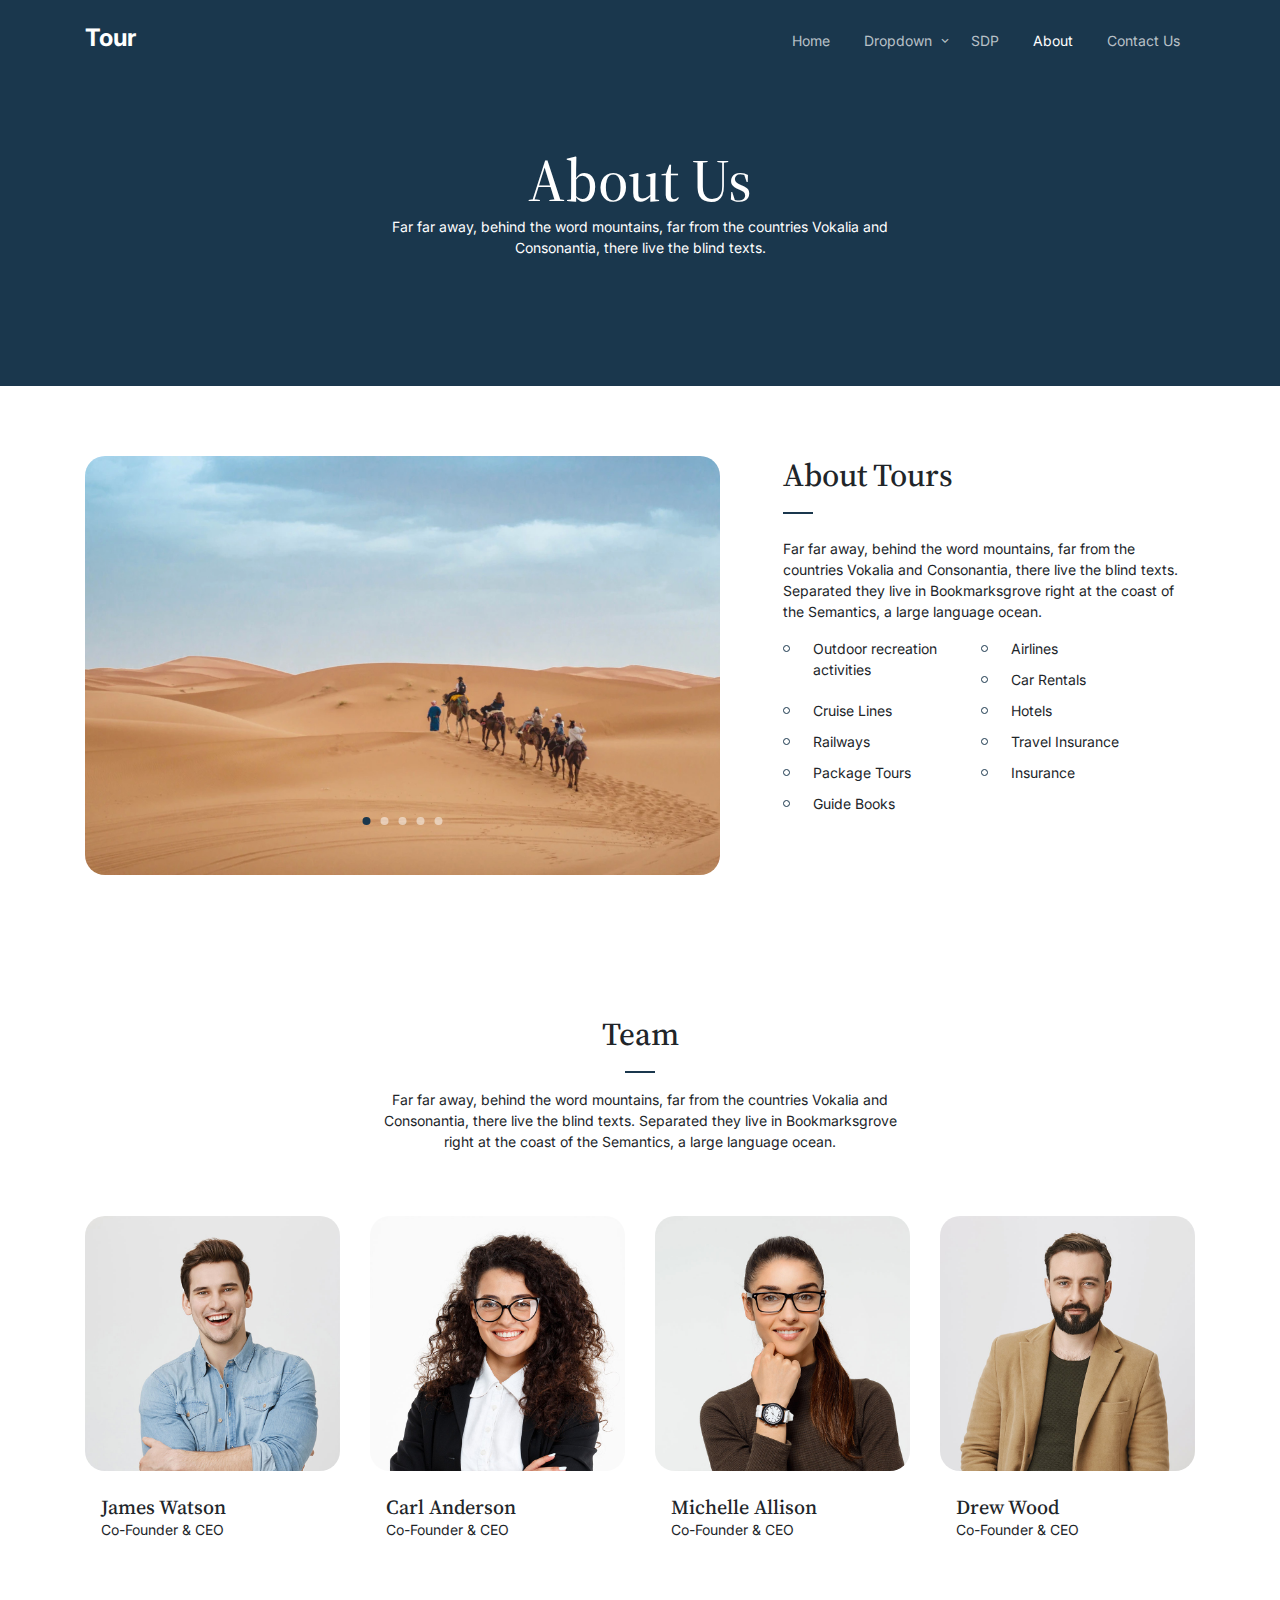
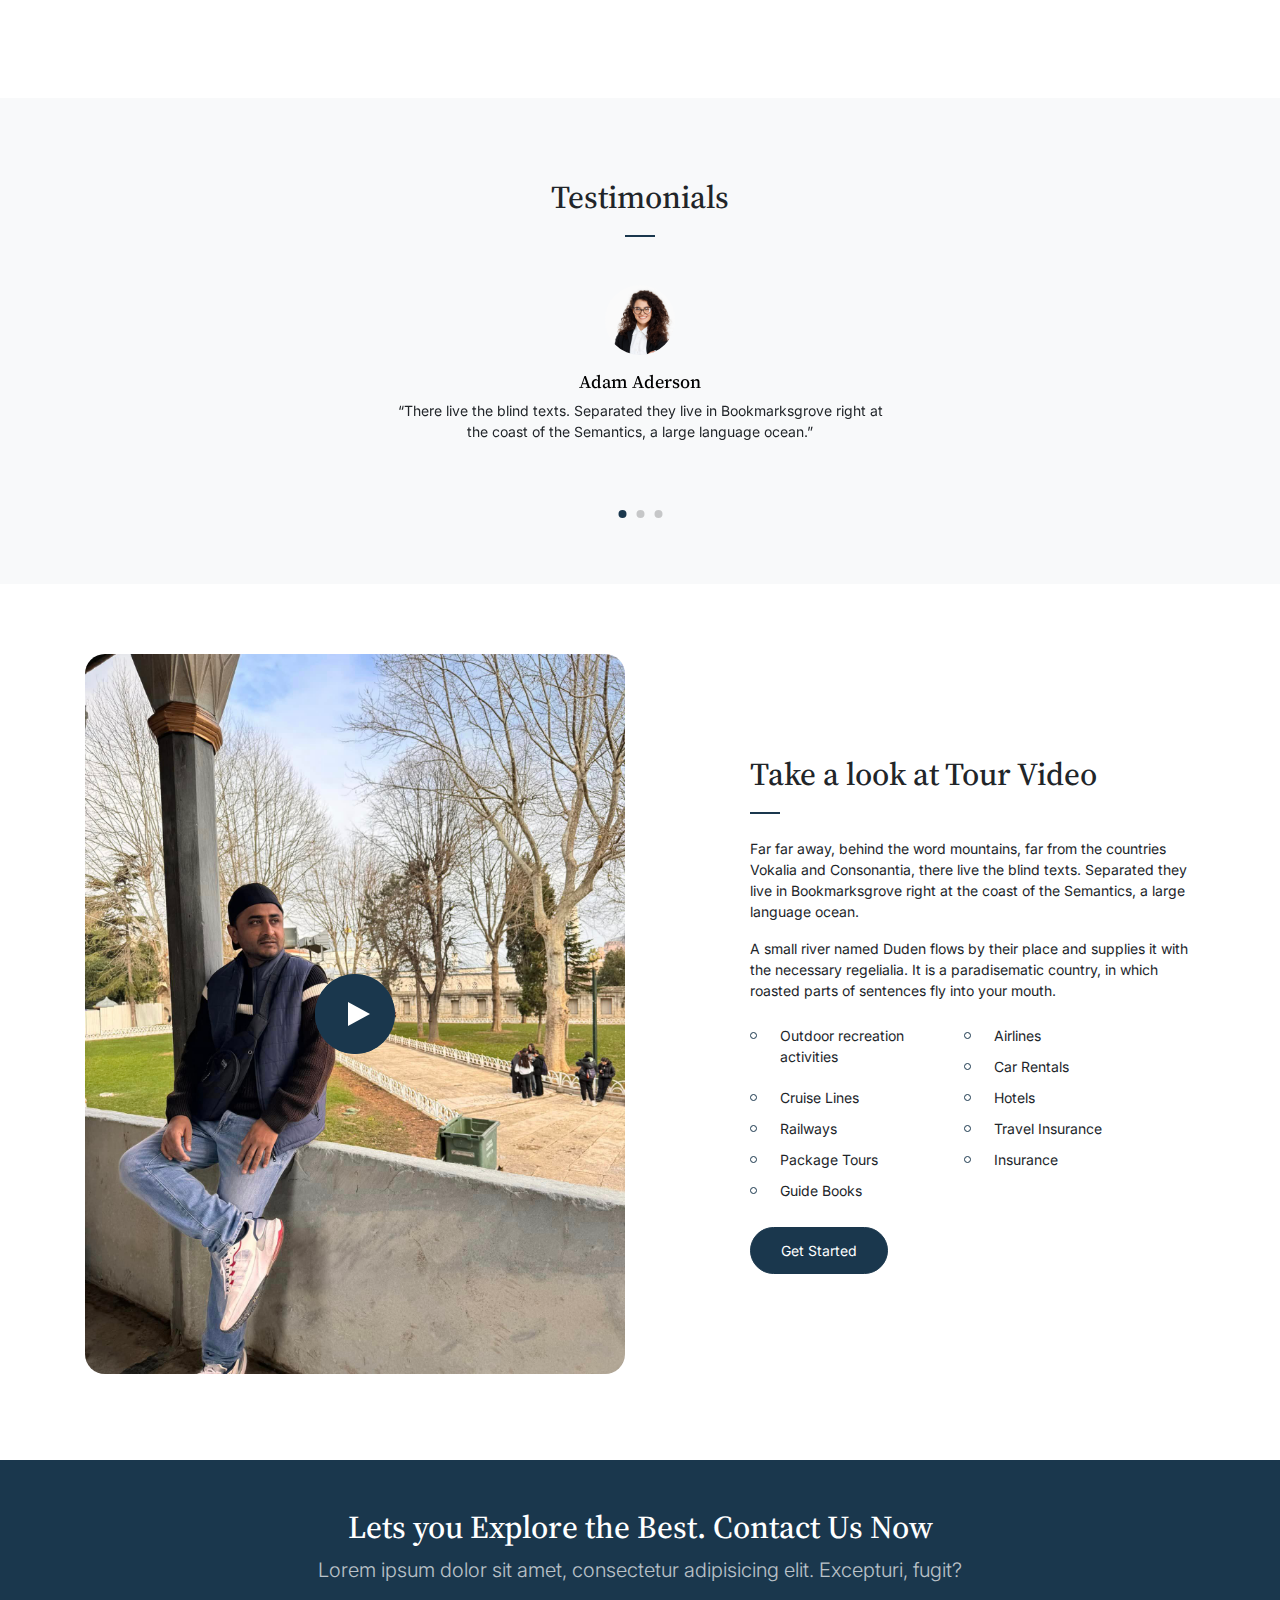
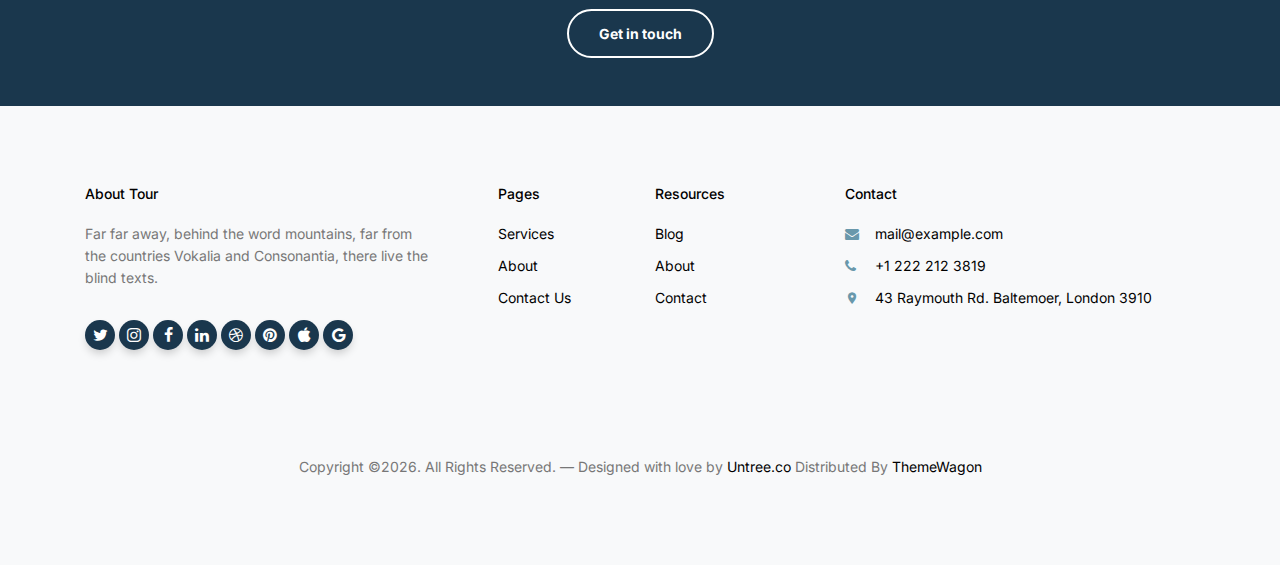
==== commit 7506728c: "Your commit message" ====
--- a/templates/about.html
+++ b/templates/about.html
@@ -67,7 +67,7 @@
               <li><a href="#">Menu Three</a></li>
             </ul>
           </li>
-          <li><a href="/services/">Services</a></li>
+          <li><a href="/services/">SDP</a></li>
           <li class="active"><a href="/about/">About</a></li>
           <li><a href="/contact/">Contact Us</a></li>
         </ul>
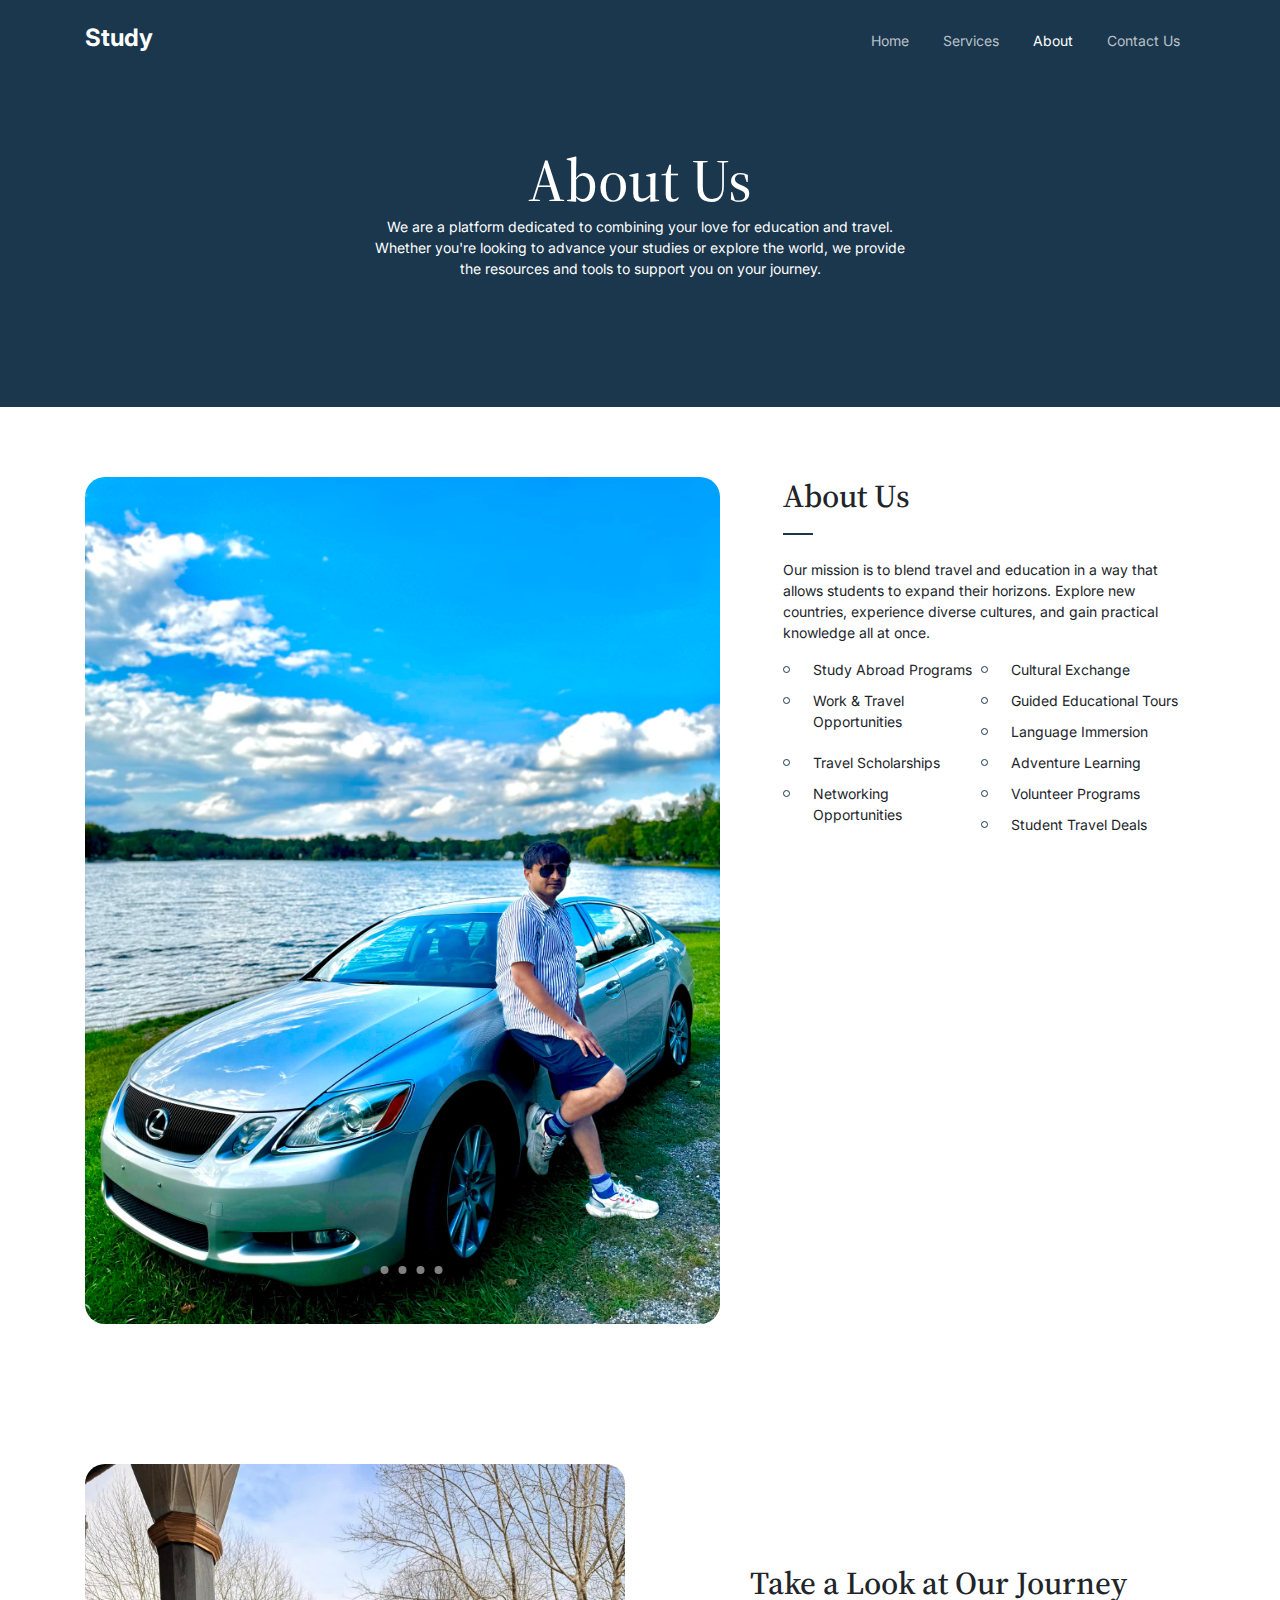
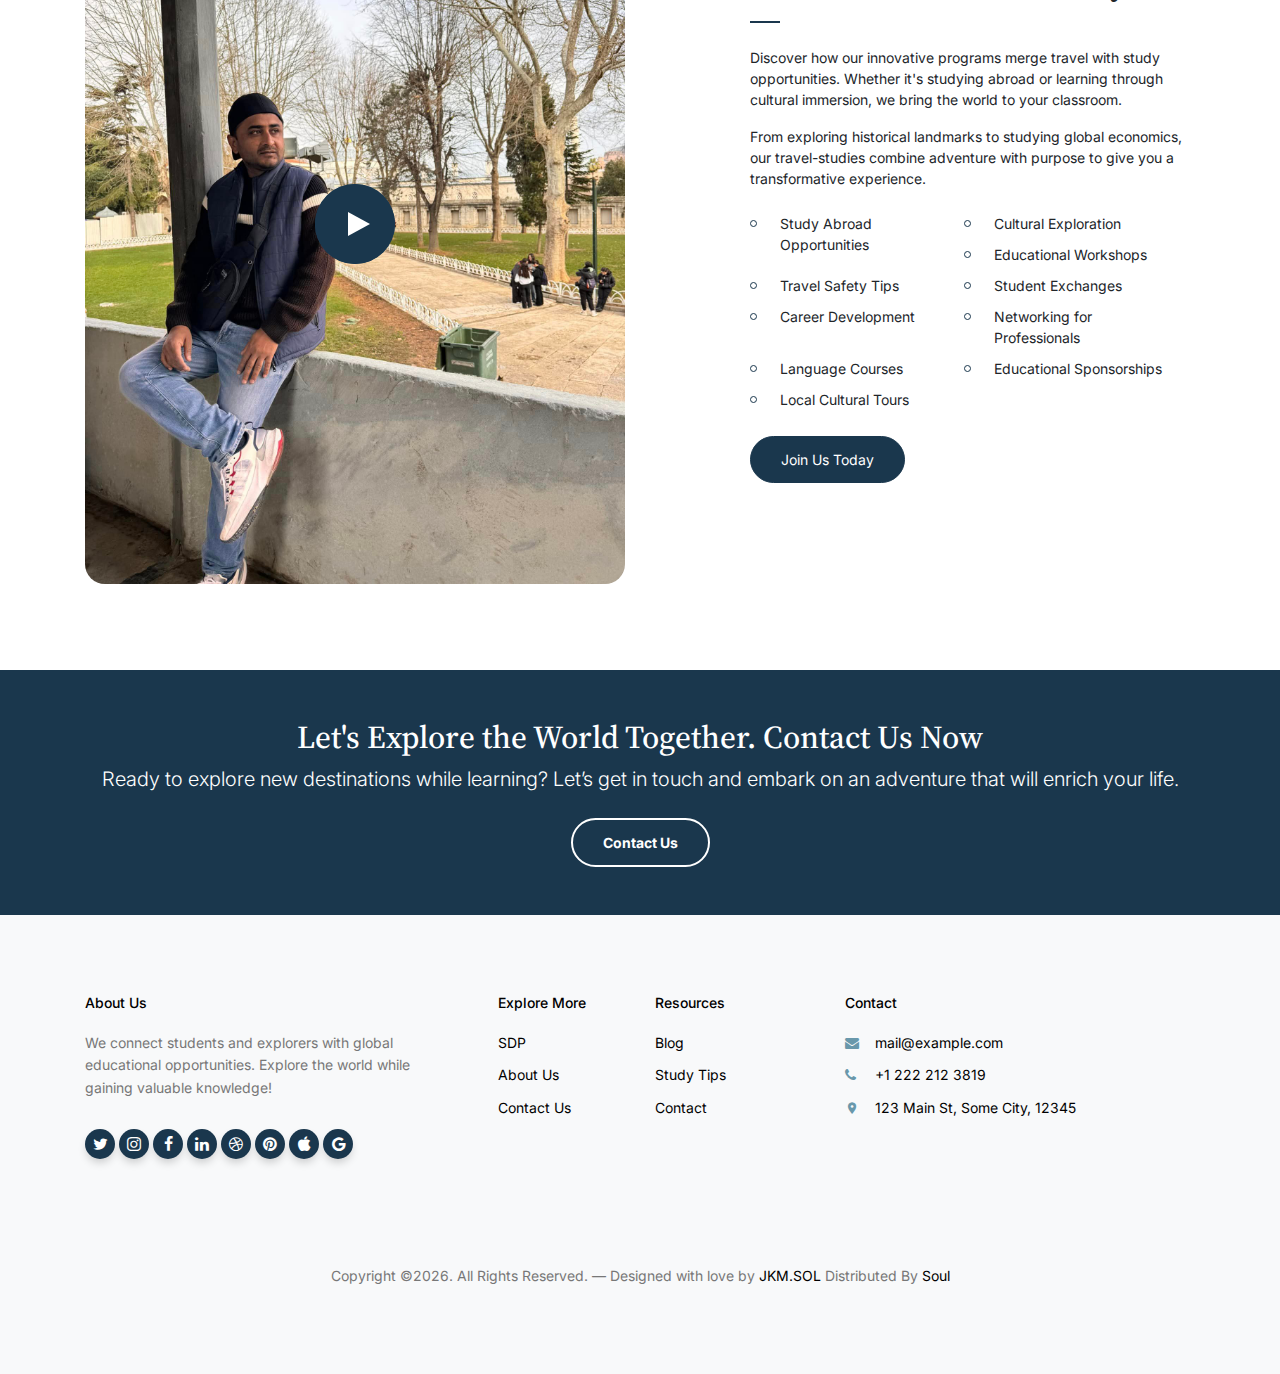
==== commit 1e967390: "Update about.html" ====
--- a/templates/about.html
+++ b/templates/about.html
@@ -29,11 +29,10 @@
   <link rel="stylesheet" href="/static/css/aos.css">
   <link rel="stylesheet" href="/static/css/style.css">
 
-  <title>Tour Free Bootstrap Template for Travel Agency by Untree.co</title>
+  <title>Study and Travel</title>
 </head>
 
 <body>
-
 
   <div class="site-mobile-menu site-navbar-target">
     <div class="site-mobile-menu-header">
@@ -47,27 +46,11 @@
   <nav class="site-nav">
     <div class="container">
       <div class="site-navigation">
-        <a href="index.html" class="logo m-0">Tour <span class="text-primary">.</span></a>
+        <a href="index.html" class="logo m-0">Study <span class="text-primary">.&nbsp;Travel</span></a>
 
         <ul class="js-clone-nav d-none d-lg-inline-block text-left site-menu float-right">
-          <li ><a href="/index/">Home</a></li>
-          <li class="has-children">
-            <a href="#">Dropdown</a>
-            <ul class="dropdown">
-              <li><a href="/element/">Elements</a></li>
-              <li><a href="#">Menu One</a></li>
-              <li class="has-children">
-                <a href="#">Menu Two</a>
-                <ul class="dropdown">
-                  <li><a href="#">Sub Menu One</a></li>
-                  <li><a href="#">Sub Menu Two</a></li>
-                  <li><a href="#">Sub Menu Three</a></li>
-                </ul>
-              </li>
-              <li><a href="#">Menu Three</a></li>
-            </ul>
-          </li>
-          <li><a href="/services/">SDP</a></li>
+          <li><a href="/index/">Home</a></li>
+          <li><a href="/services/">Services</a></li>
           <li class="active"><a href="/about/">About</a></li>
           <li><a href="/contact/">Contact Us</a></li>
         </ul>
@@ -75,11 +58,9 @@
         <a href="#" class="burger ml-auto float-right site-menu-toggle js-menu-toggle d-inline-block d-lg-none light" data-toggle="collapse" data-target="#main-navbar">
           <span></span>
         </a>
-
       </div>
     </div>
   </nav>
-
 
   <div class="hero hero-inner">
     <div class="container">
@@ -87,41 +68,39 @@
         <div class="col-lg-6 mx-auto text-center">
           <div class="intro-wrap">
             <h1 class="mb-0">About Us</h1>
-            <p class="text-white">Far far away, behind the word mountains, far from the countries Vokalia and Consonantia, there live the blind texts. </p>
-          </div>
-        </div>
-      </div>
-    </div>
-  </div>
-
-  
-  
+            <p class="text-white">We are a platform dedicated to combining your love for education and travel. Whether you're looking to advance your studies or explore the world, we provide the resources and tools to support you on your journey.</p>
+          </div>
+        </div>
+      </div>
+    </div>
+  </div>
+
   <div class="untree_co-section">
     <div class="container">
       <div class="row">
         <div class="col-lg-7">
           <div class="owl-single dots-absolute owl-carousel">
-            <img src="/static/images/slider-1.jpg" alt="Free HTML Template by Untree.co" class="img-fluid rounded-20">
-            <img src="/static/images/slider-2.jpg" alt="Free HTML Template by Untree.co" class="img-fluid rounded-20">
-            <img src="/static/images/slider-3.jpg" alt="Free HTML Template by Untree.co" class="img-fluid rounded-20">
-            <img src="/static/images/slider-4.jpg" alt="Free HTML Template by Untree.co" class="img-fluid rounded-20">
-            <img src="/static/images/slider-5.jpg" alt="Free HTML Template by Untree.co" class="img-fluid rounded-20">
+            <img src="/static/images/hero-slider-1.jpg" alt="Explore while studying" class="img-fluid rounded-20">
+            <img src="/static/images/hero-slider-2.jpg" alt="Studying in new places" class="img-fluid rounded-20">
+            <img src="/static/images/hero-slider-3.jpg" alt="Global travel for education" class="img-fluid rounded-20">
+            <img src="/static/images/hero-slider-4.jpg" alt="Connecting learning and exploration" class="img-fluid rounded-20">
+            <img src="/static/images/hero-slider-5.jpg" alt="Adventure and knowledge together" class="img-fluid rounded-20">
           </div>
         </div>
         <div class="col-lg-5 pl-lg-5 ml-auto">
-          <h2 class="section-title mb-4">About Tours</h2>
-          <p>Far far away, behind the word mountains, far from the countries Vokalia and Consonantia, there live the blind texts. Separated they live in Bookmarksgrove right at the coast of the Semantics, a large language ocean.</p>
+          <h2 class="section-title mb-4">About Us</h2>
+          <p>Our mission is to blend travel and education in a way that allows students to expand their horizons. Explore new countries, experience diverse cultures, and gain practical knowledge all at once.</p>
           <ul class="list-unstyled two-col clearfix">
-            <li>Outdoor recreation activities</li>
-            <li>Airlines</li>
-            <li>Car Rentals</li>
-            <li>Cruise Lines</li>
-            <li>Hotels</li>
-            <li>Railways</li>
-            <li>Travel Insurance</li>
-            <li>Package Tours</li>
-            <li>Insurance</li>
-            <li>Guide Books</li>
+            <li>Study Abroad Programs</li>
+            <li>Cultural Exchange</li>
+            <li>Work & Travel Opportunities</li>
+            <li>Guided Educational Tours</li>
+            <li>Language Immersion</li>
+            <li>Travel Scholarships</li>
+            <li>Adventure Learning</li>
+            <li>Networking Opportunities</li>
+            <li>Volunteer Programs</li>
+            <li>Student Travel Deals</li>
           </ul>
         </div>
       </div>
@@ -130,108 +109,7 @@
 
   <div class="untree_co-section">
     <div class="container">
-      <div class="row justify-content-center mb-5">
-        <div class="col-md-6 text-center">
-          <h2 class="section-title mb-3 text-center">Team</h2>
-          <p>Far far away, behind the word mountains, far from the countries Vokalia and Consonantia, there live the blind texts. Separated they live in Bookmarksgrove right at the coast of the Semantics, a large language ocean.</p>
-        </div>
-      </div>
-
-      <div class="row">
-        <div class="col-lg-3 mb-4">
-          <div class="team">
-            <img src="/static/images/person_1.jpg" alt="Image" class="img-fluid mb-4 rounded-20">
-            <div class="px-3">
-              <h3 class="mb-0">James Watson</h3>
-              <p>Co-Founder &amp; CEO</p>
-            </div>
-          </div>
-        </div>
-        <div class="col-lg-3 mb-4">
-          <div class="team">
-            <img src="/static/images/person_2.jpg" alt="Image" class="img-fluid mb-4 rounded-20">
-            <div class="px-3">
-              <h3 class="mb-0">Carl Anderson</h3>
-              <p>Co-Founder &amp; CEO</p>
-            </div>
-          </div>
-        </div>
-
-        <div class="col-lg-3 mb-4">
-          <div class="team">
-            <img src="/static/images/person_4.jpg" alt="Image" class="img-fluid mb-4 rounded-20">
-            <div class="px-3">
-              <h3 class="mb-0">Michelle Allison</h3>
-              <p>Co-Founder &amp; CEO</p>
-            </div>
-          </div>
-        </div>
-        <div class="col-lg-3 mb-4">
-          <div class="team">
-            <img src="/static/images/person_3.jpg" alt="Image" class="img-fluid mb-4 rounded-20">
-            <div class="px-3">
-              <h3 class="mb-0">Drew Wood</h3>
-              <p>Co-Founder &amp; CEO</p>
-            </div>
-          </div>
-        </div>
-
-      </div>
-
-    </div>
-  </div>
-
-
-  
-
-  <div class="untree_co-section testimonial-section mt-5">
-    <div class="container">
-      <div class="row justify-content-center">
-        <div class="col-lg-7 text-center">
-          <h2 class="section-title text-center mb-5">Testimonials</h2>
-
-          <div class="owl-single owl-carousel no-nav">
-            <div class="testimonial mx-auto">
-              <figure class="img-wrap">
-                <img src="/static/images/person_2.jpg" alt="Image" class="img-fluid">
-              </figure>
-              <h3 class="name">Adam Aderson</h3>
-              <blockquote>
-                <p>&ldquo;There live the blind texts. Separated they live in Bookmarksgrove right at the coast of the Semantics, a large language ocean.&rdquo;</p>
-              </blockquote>
-            </div>
-
-            <div class="testimonial mx-auto">
-              <figure class="img-wrap">
-                <img src="/static/images/person_3.jpg" alt="Image" class="img-fluid">
-              </figure>
-              <h3 class="name">Lukas Devlin</h3>
-              <blockquote>
-                <p>&ldquo;There live the blind texts. Separated they live in Bookmarksgrove right at the coast of the Semantics, a large language ocean.&rdquo;</p>
-              </blockquote>
-            </div>
-
-            <div class="testimonial mx-auto">
-              <figure class="img-wrap">
-                <img src="/static/images/person_4.jpg" alt="Image" class="img-fluid">
-              </figure>
-              <h3 class="name">Kayla Bryant</h3>
-              <blockquote>
-                <p>&ldquo;There live the blind texts. Separated they live in Bookmarksgrove right at the coast of the Semantics, a large language ocean.&rdquo;</p>
-              </blockquote>
-            </div>
-
-          </div>
-
-        </div>
-      </div>
-    </div>
-  </div>
-
-  <div class="untree_co-section">
-    <div class="container">
       <div class="row justify-content-between align-items-center">
-
         <div class="col-lg-6">
           <figure class="img-play-video">
             <a id="play-video" class="video-play-button" href="https://www.youtube.com/watch?v=mwtbEGNABWU" data-fancybox>
@@ -242,39 +120,35 @@
         </div>
 
         <div class="col-lg-5">
-          <h2 class="section-title text-left mb-4">Take a look at Tour Video</h2>
-          <p>Far far away, behind the word mountains, far from the countries Vokalia and Consonantia, there live the blind texts. Separated they live in Bookmarksgrove right at the coast of the Semantics, a large language ocean.</p>
-
-          <p class="mb-4">A small river named Duden flows by their place and supplies it with the necessary regelialia. It is a paradisematic country, in which roasted parts of sentences fly into your mouth.</p>
-
+          <h2 class="section-title text-left mb-4">Take a Look at Our Journey</h2>
+          <p>Discover how our innovative programs merge travel with study opportunities. Whether it's studying abroad or learning through cultural immersion, we bring the world to your classroom.</p>
+          <p class="mb-4">From exploring historical landmarks to studying global economics, our travel-studies combine adventure with purpose to give you a transformative experience.</p>
           <ul class="list-unstyled two-col clearfix">
-            <li>Outdoor recreation activities</li>
-            <li>Airlines</li>
-            <li>Car Rentals</li>
-            <li>Cruise Lines</li>
-            <li>Hotels</li>
-            <li>Railways</li>
-            <li>Travel Insurance</li>
-            <li>Package Tours</li>
-            <li>Insurance</li>
-            <li>Guide Books</li>
+            <li>Study Abroad Opportunities</li>
+            <li>Cultural Exploration</li>
+            <li>Educational Workshops</li>
+            <li>Travel Safety Tips</li>
+            <li>Student Exchanges</li>
+            <li>Career Development</li>
+            <li>Networking for Professionals</li>
+            <li>Language Courses</li>
+            <li>Educational Sponsorships</li>
+            <li>Local Cultural Tours</li>
           </ul>
 
-          <p><a href="#" class="btn btn-primary">Get Started</a></p>
-
-          
-        </div>
-      </div>
-    </div>
-  </div>
-  
+          <p><a href="#" class="btn btn-primary">Join Us Today</a></p>
+        </div>
+      </div>
+    </div>
+  </div>
+
   <div class="py-5 cta-section">
     <div class="container">
       <div class="row text-center">
         <div class="col-md-12">
-          <h2 class="mb-2 text-white">Lets you Explore the Best. Contact Us Now</h2>
-          <p class="mb-4 lead text-white text-white-opacity">Lorem ipsum dolor sit amet, consectetur adipisicing elit. Excepturi, fugit?</p>
-          <p class="mb-0"><a href="booking.html" class="btn btn-outline-white text-white btn-md font-weight-bold">Get in touch</a></p>
+          <h2 class="mb-2 text-white">Let's Explore the World Together. Contact Us Now</h2>
+          <p class="mb-4 lead text-white">Ready to explore new destinations while learning? Let’s get in touch and embark on an adventure that will enrich your life.</p>
+          <p class="mb-0"><a href="booking.html" class="btn btn-outline-white text-white btn-md font-weight-bold">Contact Us</a></p>
         </div>
       </div>
     </div>
@@ -286,8 +160,8 @@
         <div class="row">
           <div class="col-md-6 col-lg-4">
             <div class="widget">
-              <h3 class="heading">About Tour</h3>
-              <p>Far far away, behind the word mountains, far from the countries Vokalia and Consonantia, there live the blind texts.</p>
+              <h3 class="heading">About Us</h3>
+              <p>We connect students and explorers with global educational opportunities. Explore the world while gaining valuable knowledge!</p>
             </div>
             <div class="widget">
               <ul class="list-unstyled social">
@@ -304,11 +178,10 @@
           </div>
           <div class="col-md-6 col-lg-2 pl-lg-5">
             <div class="widget">
-              <h3 class="heading">Pages</h3>
+              <h3 class="heading">Explore More</h3>
               <ul class="links list-unstyled">
-                
-                <li><a href="/services/">Services</a></li>
-                <li><a href="/about/">About</a></li>
+                <li><a href="/services/">SDP</a></li>
+                <li><a href="/about/">About Us</a></li>
                 <li><a href="/contact/">Contact Us</a></li>
               </ul>
             </div>
@@ -318,7 +191,7 @@
               <h3 class="heading">Resources</h3>
               <ul class="links list-unstyled">
                 <li><a href="#">Blog</a></li>
-                <li><a href="#">About</a></li>
+                <li><a href="#">Study Tips</a></li>
                 <li><a href="#">Contact</a></li>
               </ul>
             </div>
@@ -327,26 +200,22 @@
             <div class="widget">
               <h3 class="heading">Contact</h3>
               <ul class="list-unstyled quick-info links">
-                <li class="email"><a href="#">mail@example.com</a></li>
-                <li class="phone"><a href="#">+1 222 212 3819</a></li>
-                <li class="address"><a href="#">43 Raymouth Rd. Baltemoer, London 3910</a></li>
-              </ul>
-            </div>
-          </div>
-        </div>
-      </div>
-    </div>
-
-
+                <li class="email"><a href="mailto:mail@example.com">mail@example.com</a></li>
+                <li class="phone"><a href="tel:+12222123819">+1 222 212 3819</a></li>
+                <li class="address"><a href="#">123 Main St, Some City, 12345</a></li>
+              </ul>
+            </div>
+          </div>
+        </div>
+      </div>
+    </div>
 
     <div class="inner dark">
       <div class="container">
         <div class="row text-center">
           <div class="col-md-8 mb-3 mb-md-0 mx-auto">
-            <p>Copyright &copy;<script>document.write(new Date().getFullYear());</script>. All Rights Reserved. &mdash; Designed with love by <a href="https://untree.co" class="link-highlight">Untree.co</a> <!-- License information: https://untree.co/license/ --> Distributed By <a href="https://themewagon.com" target="_blank" >ThemeWagon</a>
-            </p>
-          </div>
-          
+            <p>Copyright &copy;<script>document.write(new Date().getFullYear());</script>. All Rights Reserved. &mdash; Designed with love by <a href="https://JKM.co" class="link-highlight">JKM.SOL</a> Distributed By <a href="" target="_blank">Soul</a></p>
+          </div>
         </div>
       </div>
     </div>
@@ -371,7 +240,6 @@
   <script src="/static/js/daterangepicker.js"></script>
 
   <script src="/static/js/typed.js"></script>
-  
   <script src="/static/js/custom.js"></script>
 
 </body>
